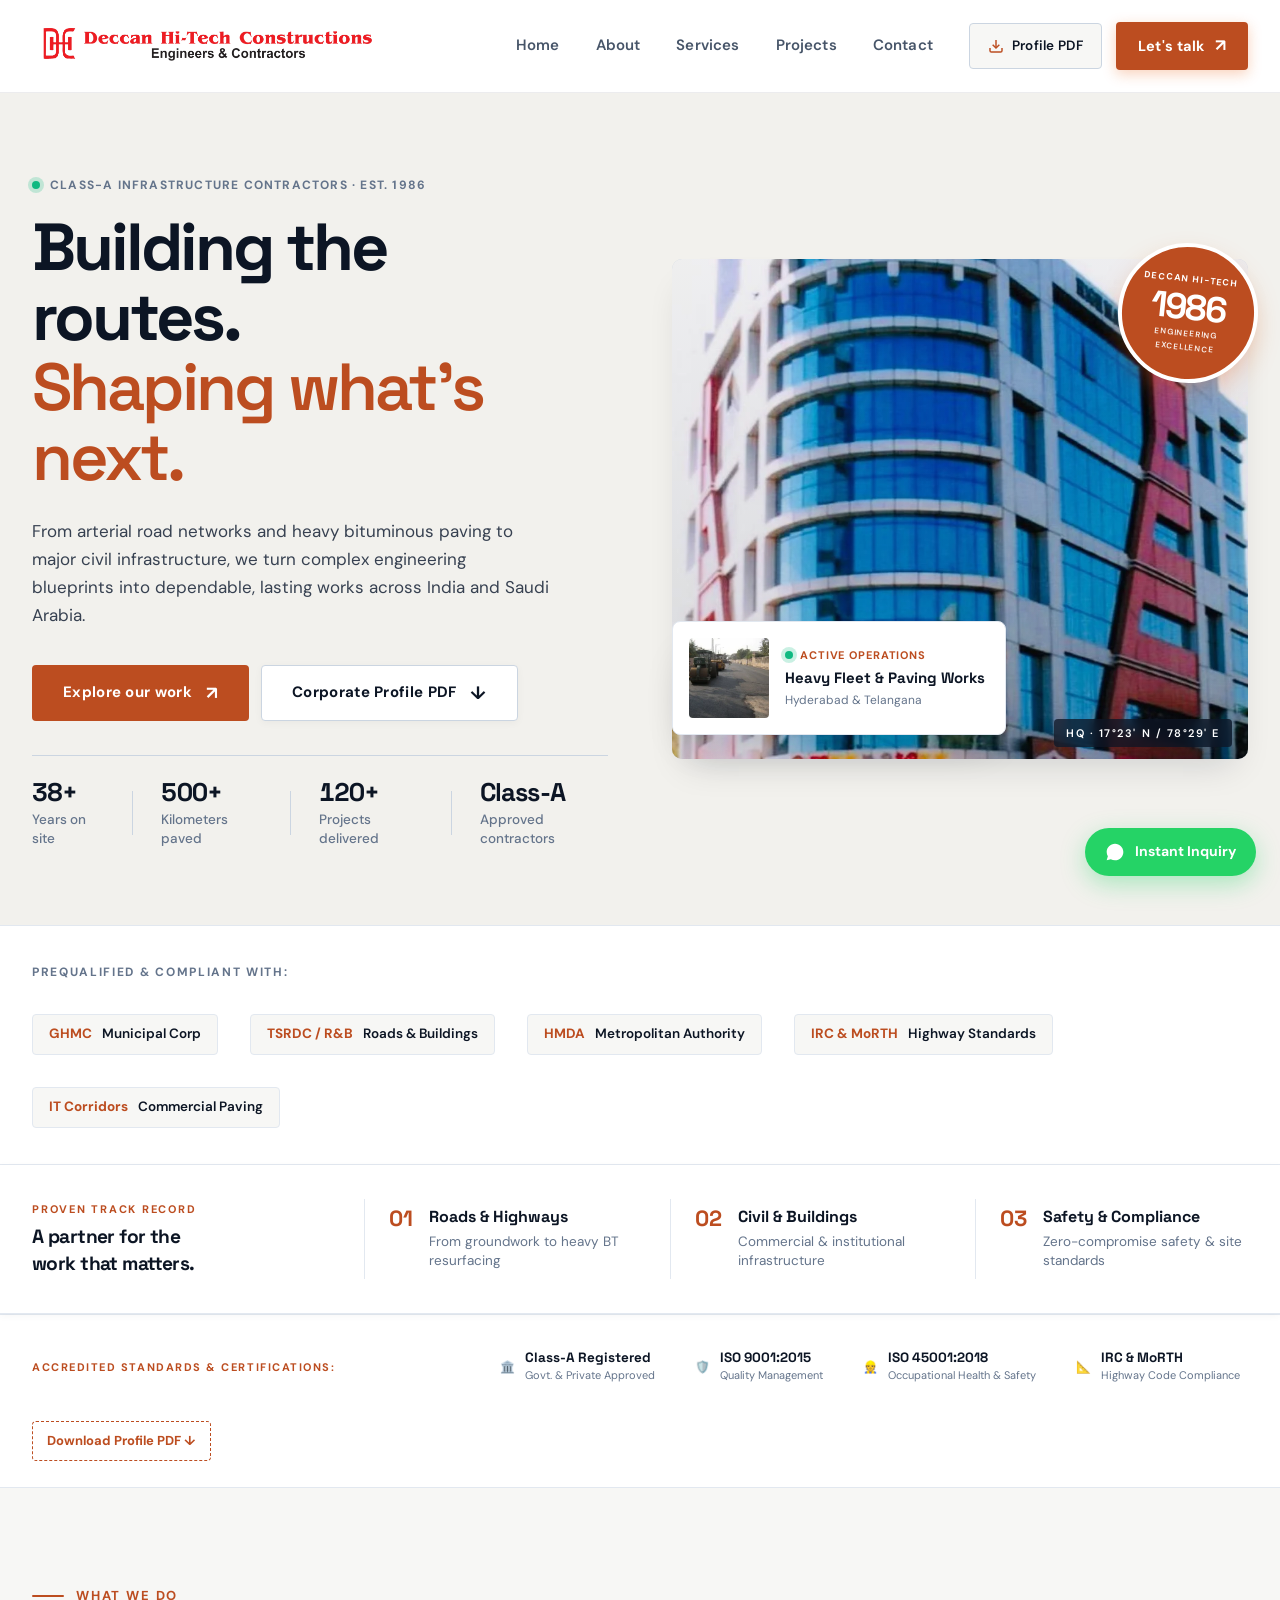
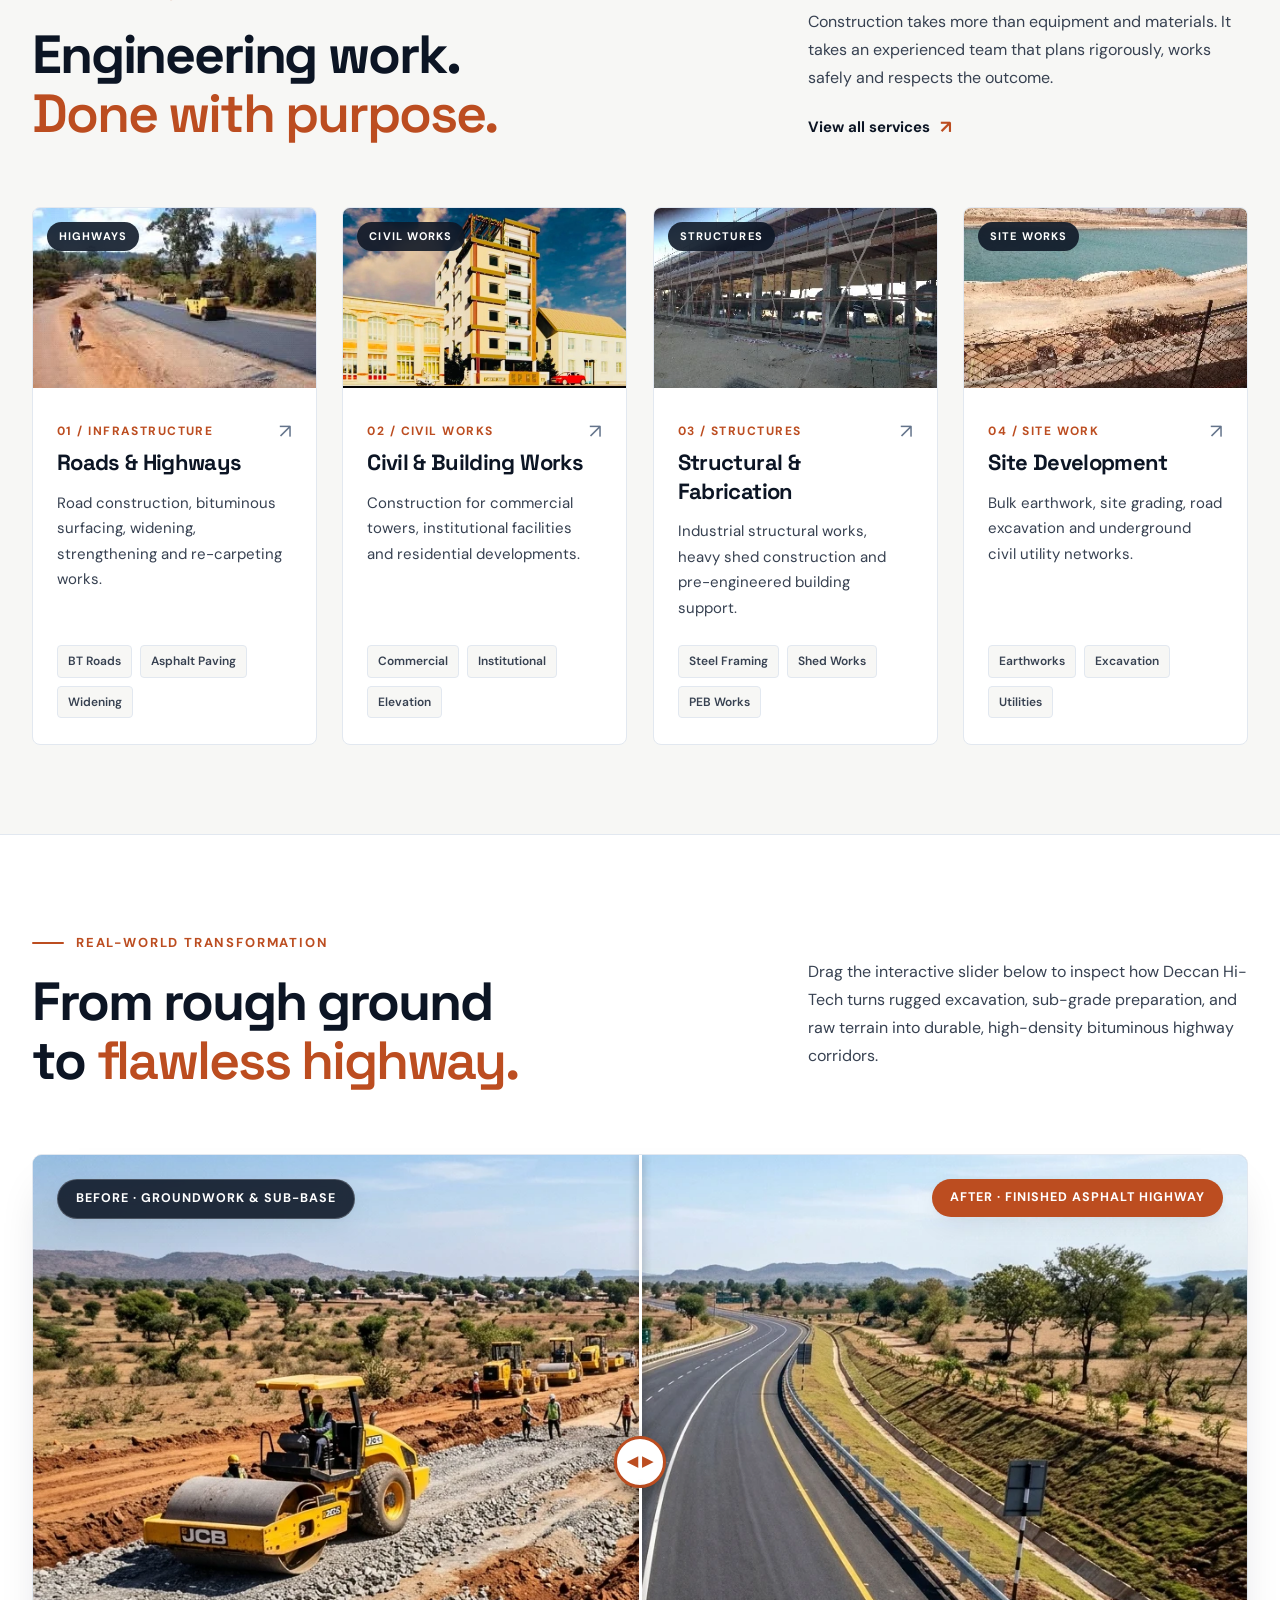
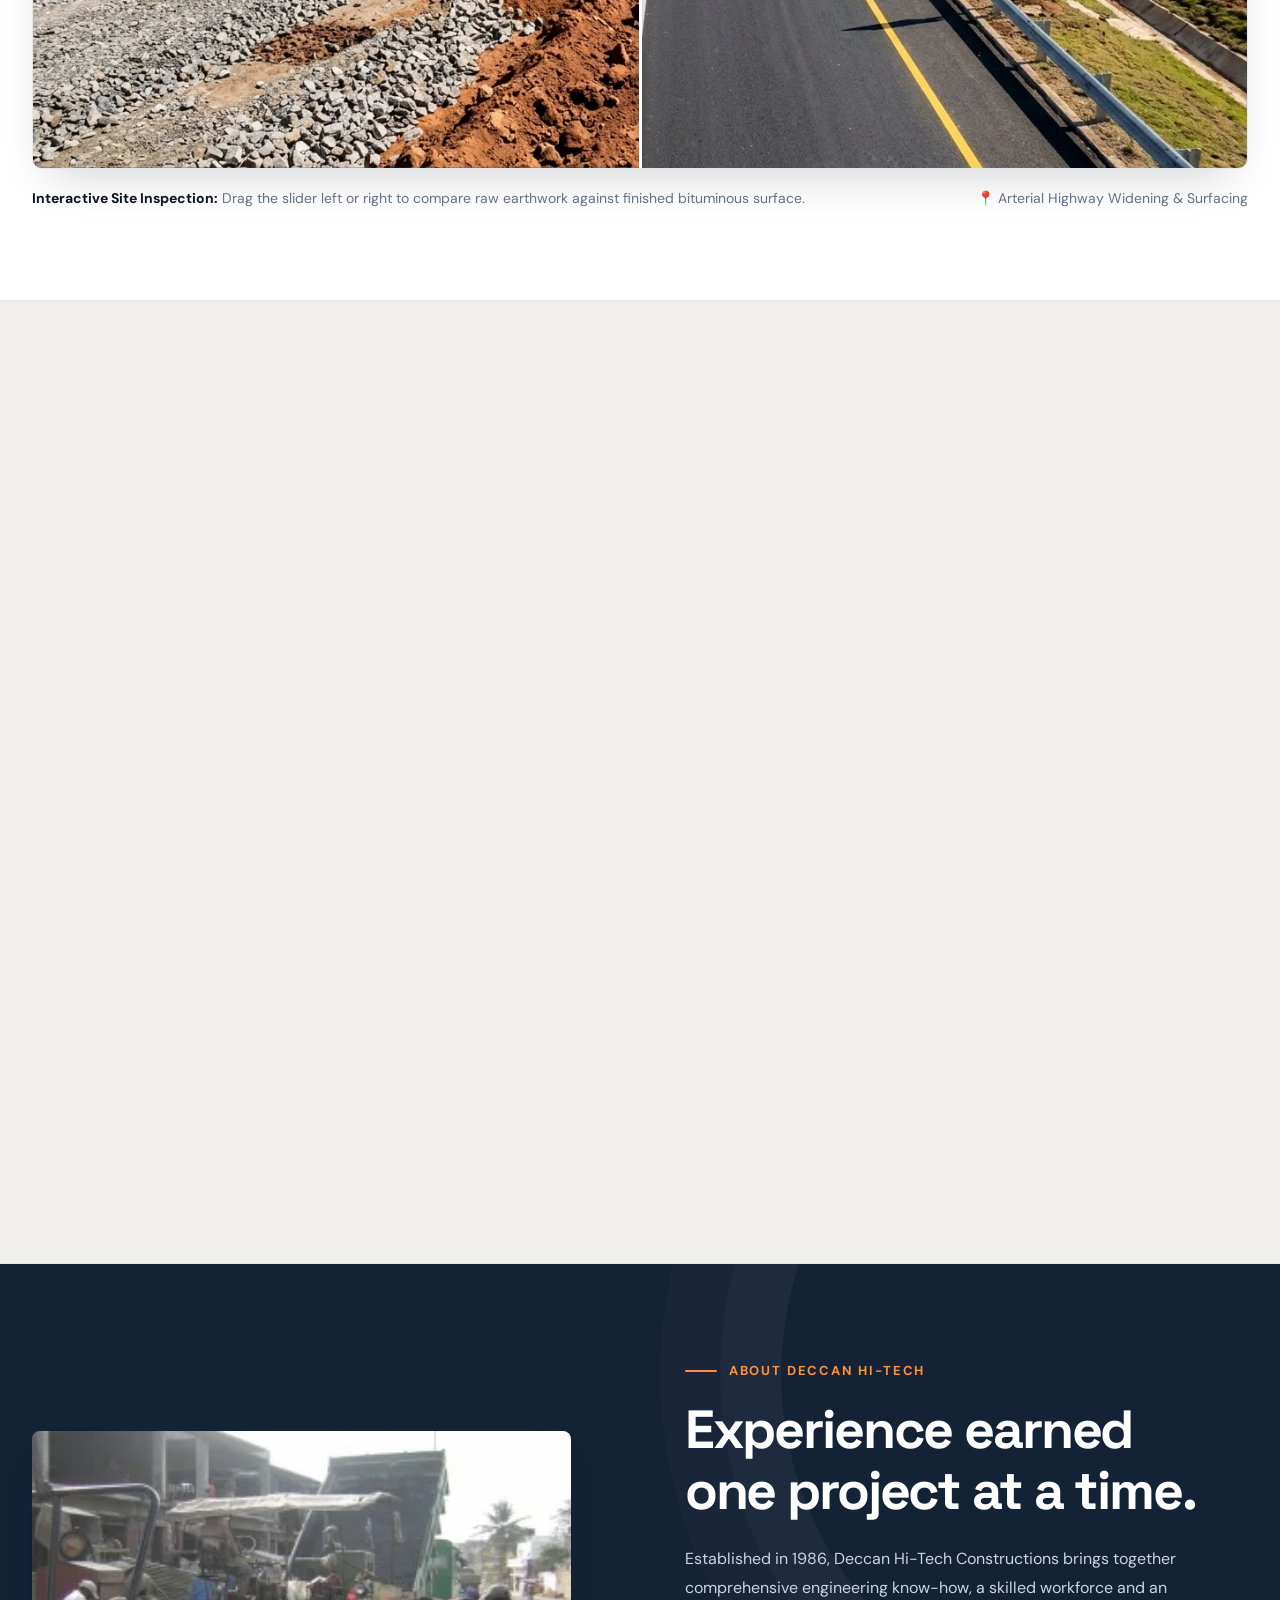
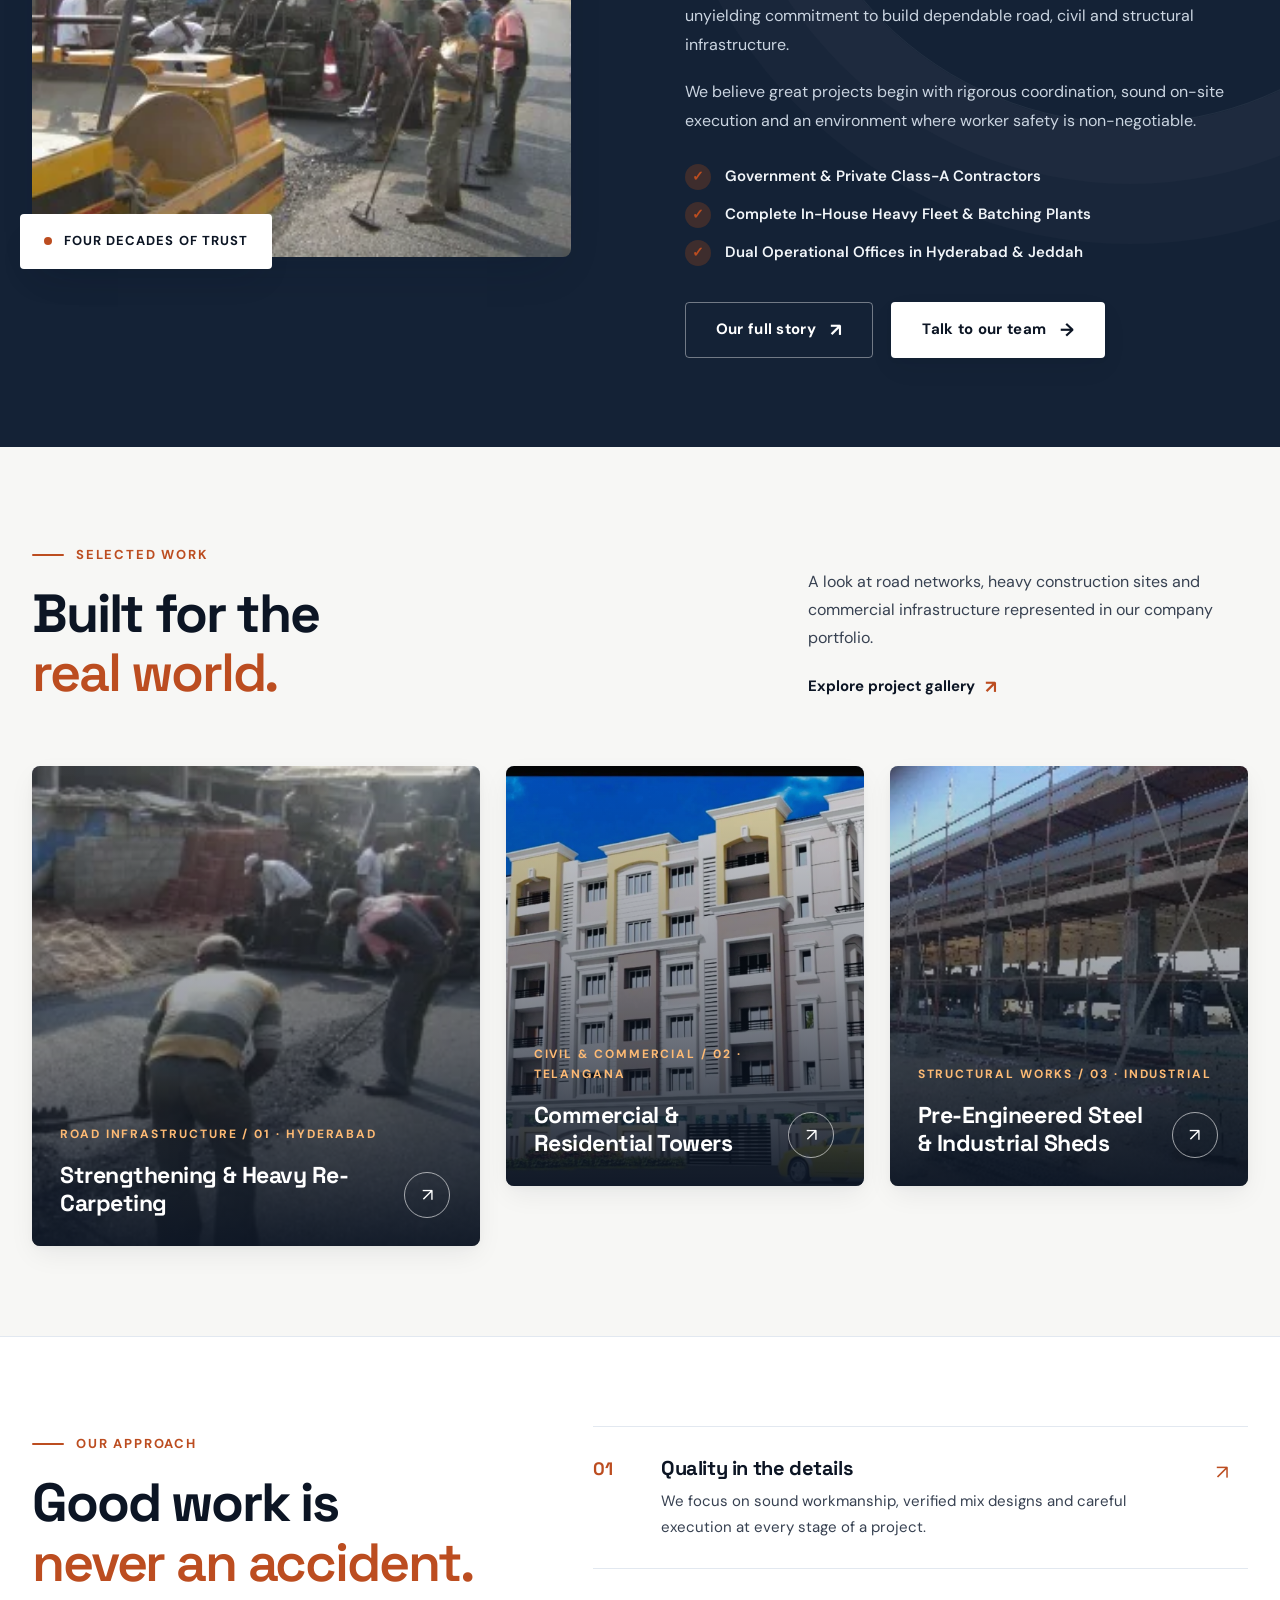
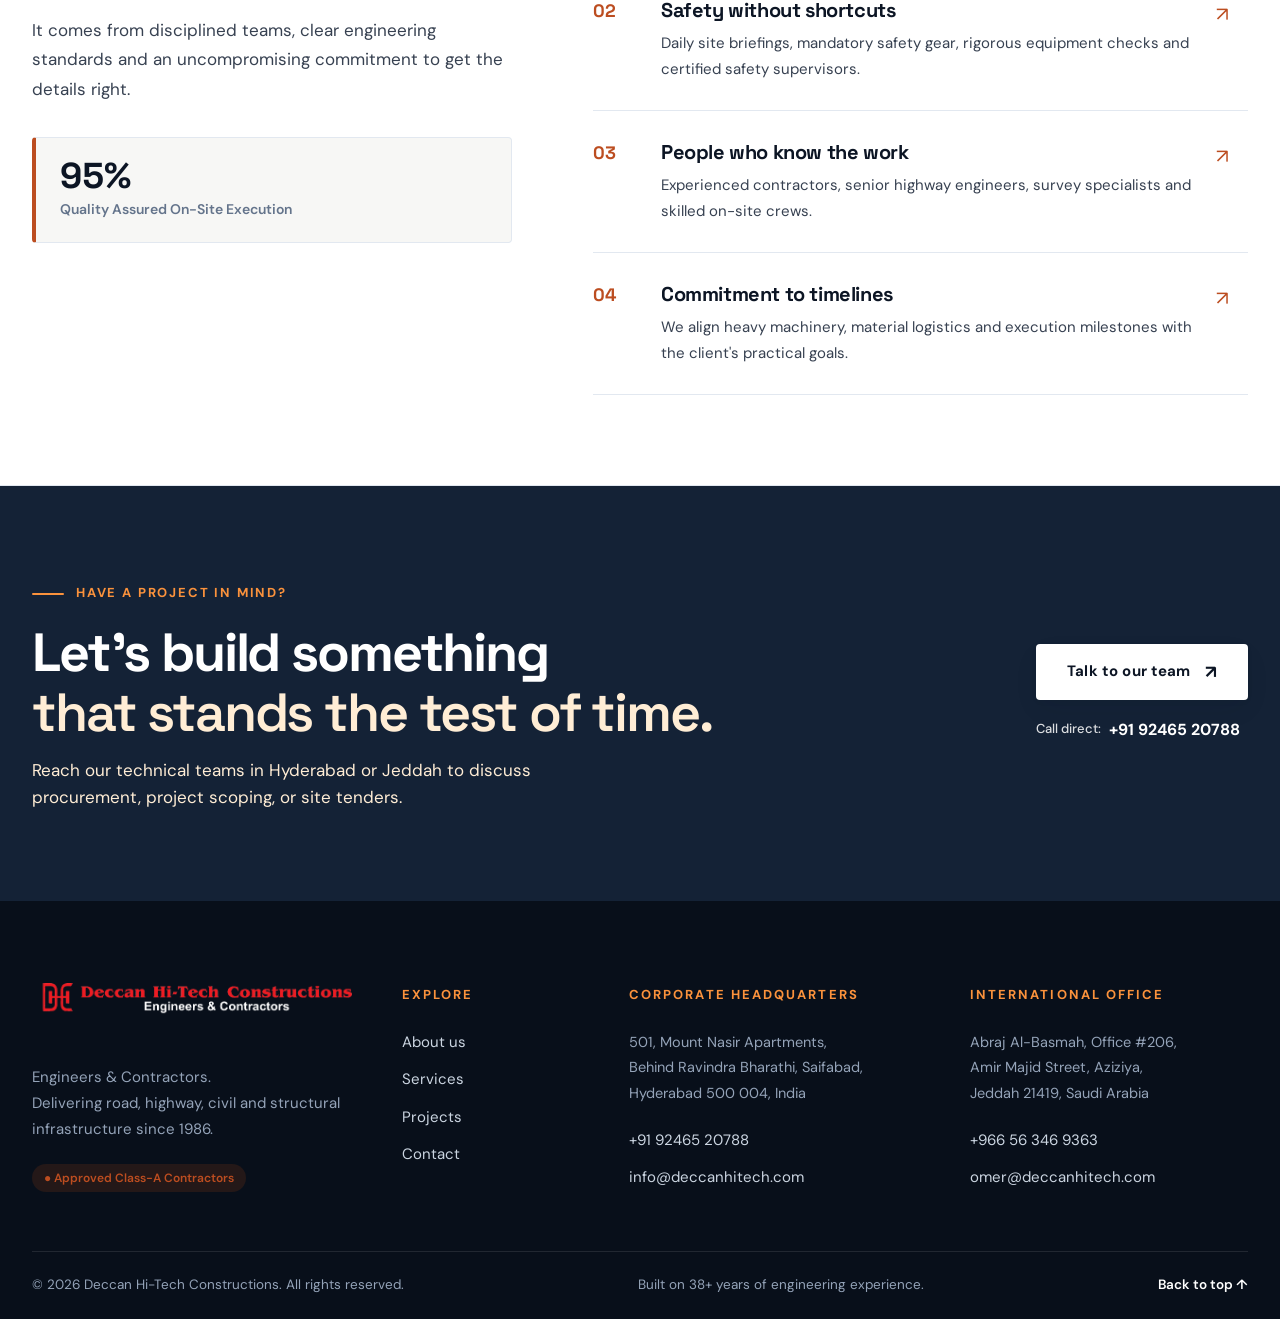
==== index.html @ 13de183f "Initial commit: Deccan Hi-Tech Constructions website with modern architecture, PDF corporate brandin" ====
<!doctype html>
<html lang="en">
<head>
  <meta charset="utf-8">
  <meta name="viewport" content="width=device-width, initial-scale=1">
  <meta name="theme-color" content="#0c1524">
  <meta name="description" content="Deccan Hi-Tech Constructions is a Class-A engineering and contracting company delivering highways, bituminous paving, civil and structural infrastructure since 1986.">
  <title>Deccan Hi-Tech Constructions | Highways, Paving &amp; Civil Infrastructure</title>
  <link rel="preconnect" href="https://fonts.googleapis.com">
  <link rel="preconnect" href="https://fonts.gstatic.com" crossorigin>
  <link href="https://fonts.googleapis.com/css2?family=DM+Sans:ital,wght@0,400;0,500;0,600;0,700;1,400&family=Space+Grotesk:wght@500;600;700&display=swap" rel="stylesheet">
  <link rel="stylesheet" href="assets/css/style.css">
  <link rel="icon" type="image/svg+xml" href="assets/images/dht-emblem.svg">
  <script defer src="assets/js/site.js"></script>
</head>
<body id="top">
  <!-- Primary Header (Clean & Modern with Official PDF Logo) -->
  <header class="site-header">
    <div class="wrap nav-wrap">
      <a class="brand" href="index.html" aria-label="Deccan Hi-Tech Constructions home">
        <img class="brand-logo-img" src="assets/images/dht-brand-horizontal@2x.png" alt="Deccan Hi-Tech Constructions - Engineers & Contractors">
      </a>
      <button class="menu-toggle" aria-expanded="false" aria-controls="primary-nav" aria-label="Open menu">
        <span></span>
        <span></span>
      </button>
      <nav class="primary-nav" id="primary-nav">
        <a href="index.html" class="is-current" aria-current="page">Home</a>
        <a href="about.html">About</a>
        <a href="services.html">Services</a>
        <a href="projects.html">Projects</a>
        <a href="contact.html">Contact</a>
        <div class="nav-cta-group">
          <a class="nav-pdf-btn" href="assets/docs/Deccan-HiTech-Corporate-Profile.pdf" download title="Download Corporate Prequalification Profile">
            <svg viewBox="0 0 24 24" width="16" height="16" fill="none" stroke="currentColor" stroke-width="2.2"><path d="M21 15v4a2 2 0 0 1-2 2H5a2 2 0 0 1-2-2v-4"/><polyline points="7 10 12 15 17 10"/><line x1="12" y1="15" x2="12" y2="3"/></svg>
            <span>Profile PDF</span>
          </a>
          <a class="nav-cta" href="contact.html">Let's talk <span>↗</span></a>
        </div>
      </nav>
    </div>
  </header>

  <main>
    <!-- Hero Section (Full-Screen & High Impact) -->
    <section class="hero">
      <div class="wrap hero-grid">
        <div class="hero-copy reveal">
          <div class="hero-badge-pill">
            <span class="status-dot"></span>
            <span>Class-A Infrastructure Contractors · Est. 1986</span>
          </div>
          <h1>Building the routes.<br><em>Shaping what’s next.</em></h1>
          <p class="hero-lede">From arterial road networks and heavy bituminous paving to major civil infrastructure, we turn complex engineering blueprints into dependable, lasting works across India and Saudi Arabia.</p>
          <div class="hero-actions">
            <a class="button button-primary" href="projects.html">Explore our work <span>↗</span></a>
            <a class="button button-ghost" href="assets/docs/Deccan-HiTech-Corporate-Profile.pdf" download>Corporate Profile PDF <span>↓</span></a>
          </div>
          <div class="hero-stats-row">
            <div class="hero-stat-item">
              <strong data-counter="38" data-suffix="+">38+</strong>
              <span>Years on site</span>
            </div>
            <div class="hero-stat-sep"></div>
            <div class="hero-stat-item">
              <strong data-counter="500" data-suffix="+">500+</strong>
              <span>Kilometers paved</span>
            </div>
            <div class="hero-stat-sep"></div>
            <div class="hero-stat-item">
              <strong data-counter="120" data-suffix="+">120+</strong>
              <span>Projects delivered</span>
            </div>
            <div class="hero-stat-sep"></div>
            <div class="hero-stat-item">
              <strong>Class-A</strong>
              <span>Approved contractors</span>
            </div>
          </div>
        </div>
        <div class="hero-visual reveal">
          <div class="hero-image-main">
            <img src="assets/images/office-tower.webp" alt="Commercial high-rise project by Deccan Hi-Tech">
            <div class="hero-image-overlay"></div>
          </div>
          <!-- Heritage Stamp -->
          <div class="hero-stamp">
            <span class="stamp-top">DECCAN HI-TECH</span>
            <strong>1986</strong>
            <span class="stamp-bottom">ENGINEERING EXCELLENCE</span>
          </div>
          <!-- Floating Active Site Card -->
          <div class="hero-floating-card">
            <div class="floating-card-thumb">
              <img src="assets/images/road-roller.webp" alt="Heavy road roller machinery working on site">
            </div>
            <div class="floating-card-body">
              <span class="floating-card-status"><span class="status-dot"></span> Active Operations</span>
              <strong>Heavy Fleet &amp; Paving Works</strong>
              <small>Hyderabad &amp; Telangana</small>
            </div>
          </div>
          <div class="hero-coordinate-badge">
            <span>HQ · 17°23' N / 78°29' E</span>
          </div>
        </div>
      </div>
      <div class="hero-bottom-line"></div>
    </section>

    <!-- Statutory Authorities & Client Credibility Marquee -->
    <section class="authorities-section">
      <div class="wrap authorities-inner">
        <span class="authorities-kicker">PREQUALIFIED &amp; COMPLIANT WITH:</span>
        <div class="authorities-list">
          <div class="authority-tag"><strong>GHMC</strong> Municipal Corp</div>
          <div class="authority-tag"><strong>TSRDC / R&amp;B</strong> Roads &amp; Buildings</div>
          <div class="authority-tag"><strong>HMDA</strong> Metropolitan Authority</div>
          <div class="authority-tag"><strong>IRC &amp; MoRTH</strong> Highway Standards</div>
          <div class="authority-tag"><strong>IT Corridors</strong> Commercial Paving</div>
        </div>
      </div>
    </section>

    <!-- Trust & Credibility Strip -->
    <section class="trust-strip">
      <div class="wrap trust-grid">
        <div class="trust-intro">
          <span class="trust-kicker">PROVEN TRACK RECORD</span>
          <strong>A partner for the<br>work that matters.</strong>
        </div>
        <div class="trust-item">
          <span class="trust-icon">01</span>
          <div>
            <strong>Roads &amp; Highways</strong>
            <small>From groundwork to heavy BT resurfacing</small>
          </div>
        </div>
        <div class="trust-item">
          <span class="trust-icon">02</span>
          <div>
            <strong>Civil &amp; Buildings</strong>
            <small>Commercial &amp; institutional infrastructure</small>
          </div>
        </div>
        <div class="trust-item">
          <span class="trust-icon">03</span>
          <div>
            <strong>Safety &amp; Compliance</strong>
            <small>Zero-compromise safety &amp; site standards</small>
          </div>
        </div>
      </div>
    </section>

    <!-- Accreditation & Standards Compliance Bar -->
    <section class="accreditation-bar">
      <div class="wrap accreditation-inner">
        <span class="accreditation-kicker">ACCREDITED STANDARDS &amp; CERTIFICATIONS:</span>
        <div class="accreditation-items">
          <div class="accreditation-pill">
            <span class="pill-icon">🏛️</span>
            <div>
              <strong>Class-A Registered</strong>
              <small>Govt. &amp; Private Approved</small>
            </div>
          </div>
          <div class="accreditation-pill">
            <span class="pill-icon">🛡️</span>
            <div>
              <strong>ISO 9001:2015</strong>
              <small>Quality Management</small>
            </div>
          </div>
          <div class="accreditation-pill">
            <span class="pill-icon">👷</span>
            <div>
              <strong>ISO 45001:2018</strong>
              <small>Occupational Health &amp; Safety</small>
            </div>
          </div>
          <div class="accreditation-pill">
            <span class="pill-icon">📐</span>
            <div>
              <strong>IRC &amp; MoRTH</strong>
              <small>Highway Code Compliance</small>
            </div>
          </div>
        </div>
        <a class="accreditation-pdf-link" href="assets/docs/Deccan-HiTech-Corporate-Profile.pdf" download>
          <span>Download Profile PDF ↓</span>
        </a>
      </div>
    </section>

    <!-- Services Preview Section with Photographic Cards -->
    <section class="section services-preview">
      <div class="wrap">
        <div class="section-heading reveal">
          <div>
            <p class="eyebrow"><span class="eyebrow-line"></span> What we do</p>
            <h2>Engineering work.<br><em>Done with purpose.</em></h2>
          </div>
          <div class="heading-aside">
            <p>Construction takes more than equipment and materials. It takes an experienced team that plans rigorously, works safely and respects the outcome.</p>
            <a class="arrow-link" href="services.html">View all services <span>↗</span></a>
          </div>
        </div>
        <div class="service-grid">
          <a class="service-card reveal" href="services.html#roads">
            <div class="service-card-media">
              <img src="assets/images/road-widening.webp" alt="Bituminous road paving and widening">
              <span class="service-card-tag">Highways</span>
            </div>
            <div class="service-card-content">
              <div class="service-card-top">
                <span class="service-number">01 / INFRASTRUCTURE</span>
                <span class="card-arrow">↗</span>
              </div>
              <h3>Roads &amp; Highways</h3>
              <p>Road construction, bituminous surfacing, widening, strengthening and re-carpeting works.</p>
              <div class="card-tags">
                <span>BT Roads</span>
                <span>Asphalt Paving</span>
                <span>Widening</span>
              </div>
            </div>
          </a>
          <a class="service-card reveal" href="services.html#civil">
            <div class="service-card-media">
              <img src="assets/images/commercial-building.webp" alt="Commercial office tower construction">
              <span class="service-card-tag">Civil Works</span>
            </div>
            <div class="service-card-content">
              <div class="service-card-top">
                <span class="service-number">02 / CIVIL WORKS</span>
                <span class="card-arrow">↗</span>
              </div>
              <h3>Civil &amp; Building Works</h3>
              <p>Construction for commercial towers, institutional facilities and residential developments.</p>
              <div class="card-tags">
                <span>Commercial</span>
                <span>Institutional</span>
                <span>Elevation</span>
              </div>
            </div>
          </a>
          <a class="service-card reveal" href="services.html#structural">
            <div class="service-card-media">
              <img src="assets/images/steel-structure.webp" alt="Industrial steel framing and fabrication">
              <span class="service-card-tag">Structures</span>
            </div>
            <div class="service-card-content">
              <div class="service-card-top">
                <span class="service-number">03 / STRUCTURES</span>
                <span class="card-arrow">↗</span>
              </div>
              <h3>Structural &amp; Fabrication</h3>
              <p>Industrial structural works, heavy shed construction and pre-engineered building support.</p>
              <div class="card-tags">
                <span>Steel Framing</span>
                <span>Shed Works</span>
                <span>PEB Works</span>
              </div>
            </div>
          </a>
          <a class="service-card reveal" href="services.html#site">
            <div class="service-card-media">
              <img src="assets/images/earthworks.webp" alt="Bulk earthwork excavation and grading">
              <span class="service-card-tag">Site Works</span>
            </div>
            <div class="service-card-content">
              <div class="service-card-top">
                <span class="service-number">04 / SITE WORK</span>
                <span class="card-arrow">↗</span>
              </div>
              <h3>Site Development</h3>
              <p>Bulk earthwork, site grading, road excavation and underground civil utility networks.</p>
              <div class="card-tags">
                <span>Earthworks</span>
                <span>Excavation</span>
                <span>Utilities</span>
              </div>
            </div>
          </a>
        </div>
      </div>
    </section>

    <!-- Interactive Before & After Road Comparison Section -->
    <section class="section transformation-section">
      <div class="wrap">
        <div class="section-heading reveal">
          <div>
            <p class="eyebrow"><span class="eyebrow-line"></span> Real-World Transformation</p>
            <h2>From rough ground<br>to <em>flawless highway.</em></h2>
          </div>
          <div class="heading-aside">
            <p>Drag the interactive slider below to inspect how Deccan Hi-Tech turns rugged excavation, sub-grade preparation, and raw terrain into durable, high-density bituminous highway corridors.</p>
          </div>
        </div>

        <div class="before-after-wrapper reveal">
          <div class="before-after-container" id="beforeAfterSlider">
            <!-- After Image (Background) -->
            <img class="ba-image ba-after" src="assets/images/transformation-after.webp" alt="Completed pristine black bituminous asphalt highway corridor with lane markings and curbs">
            <span class="ba-badge ba-badge-after">After · Finished Asphalt Highway</span>

            <!-- Before Image (Clipped Foreground) -->
            <img class="ba-image ba-before" src="assets/images/transformation-before.webp" alt="Raw unpaved road construction site with red dirt, excavation trenches, and compactor roller">
            <span class="ba-badge ba-badge-before">Before · Groundwork &amp; Sub-Base</span>

            <!-- Draggable Divider Handle -->
            <div class="ba-handle" id="baHandle" role="slider" aria-valuenow="50" aria-valuemin="0" aria-valuemax="100" aria-label="Drag to compare before and after road construction" tabindex="0">
              <div class="ba-handle-line"></div>
              <div class="ba-handle-btn">
                <span>◀</span>
                <span>▶</span>
              </div>
              <div class="ba-handle-line"></div>
            </div>
          </div>

          <div class="ba-footer-note">
            <span><strong>Interactive Site Inspection:</strong> Drag the slider left or right to compare raw earthwork against finished bituminous surface.</span>
            <span>📍 Arterial Highway Widening &amp; Surfacing</span>
          </div>
        </div>
      </div>
    </section>

    <!-- Heavy Machinery & Equipment Fleet Showcase -->
    <section class="fleet-section">
      <div class="wrap">
        <div class="section-heading reveal">
          <div>
            <p class="eyebrow"><span class="eyebrow-line"></span> Machinery &amp; Resources</p>
            <h2>In-house heavy fleet.<br><em>Complete site readiness.</em></h2>
          </div>
          <div class="heading-aside">
            <p>We own, operate, and maintain specialized heavy road and earthmoving machinery to ensure uninterrupted site progress and strict adherence to project timelines.</p>
          </div>
        </div>

        <div class="fleet-grid">
          <div class="fleet-card reveal">
            <div class="fleet-card-media">
              <img src="assets/images/road-paving-team.webp" alt="Asphalt sensor paver machine laying hot bituminous mix">
              <span class="fleet-badge">Sensor Pavers</span>
            </div>
            <div class="fleet-body">
              <h3>Bituminous Sensor Pavers</h3>
              <p>High-precision hydrostatic electronic sensor pavers capable of laying dense bituminous macadam (DBM) and asphalt concrete with millimeter level accuracy.</p>
              <div class="fleet-specs">
                <span>Dual Electronic Sensors</span>
                <span>Up to 7.5m Width</span>
                <span>Continuous Paving</span>
              </div>
            </div>
          </div>

          <div class="fleet-card reveal">
            <div class="fleet-card-media">
              <img src="assets/images/road-roller.webp" alt="Tandem and pneumatic vibratory road roller">
              <span class="fleet-badge">Compactors</span>
            </div>
            <div class="fleet-body">
              <h3>Vibratory &amp; Tandem Rollers</h3>
              <p>Heavy pneumatic and tandem steel-drum rollers ensuring maximum sub-grade compaction, optimal air-void elimination, and IRC-specified core densities.</p>
              <div class="fleet-specs">
                <span>10-12 Ton Vibratory</span>
                <span>Pneumatic Tired</span>
                <span>100% Core Density</span>
              </div>
            </div>
          </div>

          <div class="fleet-card reveal">
            <div class="fleet-card-media">
              <img src="assets/images/earthworks.webp" alt="Heavy hydraulic excavators and earthmoving machinery">
              <span class="fleet-badge">Earthmovers</span>
            </div>
            <div class="fleet-body">
              <h3>Heavy Excavators &amp; Loaders</h3>
              <p>Tracked hydraulic excavators and front-end loaders for bulk earthworks, deep trenching, rock excavation, and rapid site grading.</p>
              <div class="fleet-specs">
                <span>Track Excavators</span>
                <span>Backhoe Loaders</span>
                <span>Heavy Dumper Fleet</span>
              </div>
            </div>
          </div>

          <div class="fleet-card reveal">
            <div class="fleet-card-media">
              <img src="assets/images/asphalt-plant.webp" alt="Computerized hot mix asphalt batching plant">
              <span class="fleet-badge">Batching Plants</span>
            </div>
            <div class="fleet-body">
              <h3>Asphalt Hot Mix Plants</h3>
              <p>Computerized continuous-drum and batch mix asphalt production facilities delivering consistent, temperature-controlled bituminous mixes on demand.</p>
              <div class="fleet-specs">
                <span>Continuous Drum</span>
                <span>QC Laboratory Tested</span>
                <span>MoRTH Compliant</span>
              </div>
            </div>
          </div>
        </div>
      </div>
    </section>

    <!-- Company Story Band (Dark Theme Contrast) -->
    <section class="section story-band">
      <div class="wrap story-grid">
        <div class="story-visual reveal">
          <img src="assets/images/road-work-team.webp" alt="Deccan Hi-Tech heavy paving crew on highway project">
          <div class="story-tag"><span class="tag-dot"></span> Four Decades of Trust</div>
          <div class="story-outline"></div>
        </div>
        <div class="story-copy reveal">
          <p class="eyebrow eyebrow-light"><span class="eyebrow-line"></span> About Deccan Hi-Tech</p>
          <h2>Experience earned<br>one project at a time.</h2>
          <p>Established in 1986, Deccan Hi-Tech Constructions brings together comprehensive engineering know-how, a skilled workforce and an unyielding commitment to build dependable road, civil and structural infrastructure.</p>
          <p>We believe great projects begin with rigorous coordination, sound on-site execution and an environment where worker safety is non-negotiable.</p>
          <div class="story-features">
            <div class="story-feature-item">
              <span class="check-icon">✓</span>
              <span>Government &amp; Private Class-A Contractors</span>
            </div>
            <div class="story-feature-item">
              <span class="check-icon">✓</span>
              <span>Complete In-House Heavy Fleet &amp; Batching Plants</span>
            </div>
            <div class="story-feature-item">
              <span class="check-icon">✓</span>
              <span>Dual Operational Offices in Hyderabad &amp; Jeddah</span>
            </div>
          </div>
          <div class="story-actions">
            <a class="button button-outline-light" href="about.html">Our full story <span>↗</span></a>
            <a class="button button-light" href="contact.html">Talk to our team <span>→</span></a>
          </div>
        </div>
      </div>
    </section>

    <!-- Featured Projects Preview -->
    <section class="section projects-preview">
      <div class="wrap">
        <div class="section-heading reveal">
          <div>
            <p class="eyebrow"><span class="eyebrow-line"></span> Selected work</p>
            <h2>Built for the<br><em>real world.</em></h2>
          </div>
          <div class="heading-aside">
            <p>A look at road networks, heavy construction sites and commercial infrastructure represented in our company portfolio.</p>
            <a class="arrow-link" href="projects.html">Explore project gallery <span>↗</span></a>
          </div>
        </div>
        <div class="featured-projects">
          <a class="project-feature project-feature-large reveal" href="projects.html#roads">
            <img src="assets/images/road-recarpeting.webp" alt="Road strengthening and re-carpeting works">
            <span class="project-overlay"></span>
            <span class="project-meta">
              <small>ROAD INFRASTRUCTURE / 01 · HYDERABAD</small>
              <strong>Strengthening &amp; Heavy Re-Carpeting</strong>
              <span class="round-arrow">↗</span>
            </span>
          </a>
          <a class="project-feature reveal" href="projects.html#buildings">
            <img src="assets/images/building-residential-wide.webp" alt="Residential and commercial building project">
            <span class="project-overlay"></span>
            <span class="project-meta">
              <small>CIVIL &amp; COMMERCIAL / 02 · TELANGANA</small>
              <strong>Commercial &amp; Residential Towers</strong>
              <span class="round-arrow">↗</span>
            </span>
          </a>
          <a class="project-feature reveal" href="projects.html#structures">
            <img src="assets/images/steel-structure.webp" alt="Steel structure at an industrial construction site">
            <span class="project-overlay"></span>
            <span class="project-meta">
              <small>STRUCTURAL WORKS / 03 · INDUSTRIAL</small>
              <strong>Pre-Engineered Steel &amp; Industrial Sheds</strong>
              <span class="round-arrow">↗</span>
            </span>
          </a>
        </div>
      </div>
    </section>

    <!-- Principles & Approach -->
    <section class="section principles">
      <div class="wrap principles-grid">
        <div class="principles-heading reveal">
          <p class="eyebrow"><span class="eyebrow-line"></span> Our approach</p>
          <h2>Good work is<br><em>never an accident.</em></h2>
          <p>It comes from disciplined teams, clear engineering standards and an uncompromising commitment to get the details right.</p>
          <div class="principles-metric-box">
            <strong class="metric-num" data-counter="100" data-suffix="%">100%</strong>
            <span class="metric-label">Quality Assured On-Site Execution</span>
          </div>
        </div>
        <div class="principle-list">
          <article class="principle reveal">
            <span>01</span>
            <div>
              <h3>Quality in the details</h3>
              <p>We focus on sound workmanship, verified mix designs and careful execution at every stage of a project.</p>
            </div>
            <b>↗</b>
          </article>
          <article class="principle reveal">
            <span>02</span>
            <div>
              <h3>Safety without shortcuts</h3>
              <p>Daily site briefings, mandatory safety gear, rigorous equipment checks and certified safety supervisors.</p>
            </div>
            <b>↗</b>
          </article>
          <article class="principle reveal">
            <span>03</span>
            <div>
              <h3>People who know the work</h3>
              <p>Experienced contractors, senior highway engineers, survey specialists and skilled on-site crews.</p>
            </div>
            <b>↗</b>
          </article>
          <article class="principle reveal">
            <span>04</span>
            <div>
              <h3>Commitment to timelines</h3>
              <p>We align heavy machinery, material logistics and execution milestones with the client's practical goals.</p>
            </div>
            <b>↗</b>
          </article>
        </div>
      </div>
    </section>

    <!-- Call To Action (High Energy) -->
    <section class="cta-section">
      <div class="wrap cta-inner">
        <div>
          <p class="eyebrow eyebrow-light"><span class="eyebrow-line"></span> Have a project in mind?</p>
          <h2>Let’s build something<br><em>that stands the test of time.</em></h2>
          <p class="cta-sub">Reach our technical teams in Hyderabad or Jeddah to discuss procurement, project scoping, or site tenders.</p>
        </div>
        <div class="cta-actions">
          <a class="button button-light" href="contact.html">Talk to our team <span>↗</span></a>
          <a class="cta-phone-link" href="tel:+919246520788"><span>Call direct:</span> +91 92465 20788</a>
        </div>
        <div class="cta-grid-mark"></div>
      </div>
    </section>
  </main>

  <!-- Site Footer -->
  <footer class="site-footer">
    <div class="wrap footer-main">
      <div class="footer-brand">
        <a class="brand" href="index.html">
          <img class="footer-logo-img" src="assets/images/dht-brand-horizontal-dark.png" alt="Deccan Hi-Tech Constructions">
        </a>
        <p>Engineers &amp; Contractors.<br>Delivering road, highway, civil and structural infrastructure since 1986.</p>
        <div class="footer-badge">
          <span>● Approved Class-A Contractors</span>
        </div>
      </div>
      <div class="footer-col">
        <h3>Explore</h3>
        <a href="about.html">About us</a>
        <a href="services.html">Services</a>
        <a href="projects.html">Projects</a>
        <a href="contact.html">Contact</a>
      </div>
      <div class="footer-col footer-contact">
        <h3>Corporate Headquarters</h3>
        <p>501, Mount Nasir Apartments,<br>Behind Ravindra Bharathi, Saifabad,<br>Hyderabad 500 004, India</p>
        <a href="tel:+919246520788">+91 92465 20788</a>
        <a href="mailto:info@deccanhitech.com">info@deccanhitech.com</a>
      </div>
      <div class="footer-col footer-contact">
        <h3>International Office</h3>
        <p>Abraj Al-Basmah, Office #206,<br>Amir Majid Street, Aziziya,<br>Jeddah 21419, Saudi Arabia</p>
        <a href="tel:+966563469363">+966 56 346 9363</a>
        <a href="mailto:omer@deccanhitech.com">omer@deccanhitech.com</a>
      </div>
    </div>
    <div class="wrap footer-bottom">
      <span>© <span data-year>2026</span> Deccan Hi-Tech Constructions. All rights reserved.</span>
      <span>Built on 38+ years of engineering experience.</span>
      <a href="#top" class="back-top">Back to top ↑</a>
    </div>
  </footer>

  <!-- Floating Instant Inquiry Action -->
  <div class="floating-inquiry-bar">
    <a class="floating-inquiry-btn" href="https://wa.me/919246520788?text=Hello%20Deccan%20Hi-Tech,%20I%20would%20like%20to%20discuss%20a%20construction%20project." target="_blank" rel="noopener noreferrer" aria-label="Chat on WhatsApp">
      <svg viewBox="0 0 24 24"><path d="M12.031 6.172c-3.181 0-5.767 2.586-5.768 5.766-.001 1.298.38 2.27 1.019 3.287l-.582 2.128 2.182-.573c.978.58 1.911.928 3.145.929 3.178 0 5.767-2.587 5.768-5.766.001-3.187-2.575-5.77-5.764-5.771zm3.392 8.244c-.144.405-.837.774-1.17.824-.312.045-.694.073-2.18-.544-1.898-.787-3.125-2.73-3.22-2.856-.094-.128-.767-1.021-.767-1.947 0-.927.487-1.382.66-1.571.173-.189.378-.237.505-.237.126 0 .252.002.362.008.117.006.273-.044.426.326.158.384.542 1.321.589 1.417.047.095.079.207.016.333-.063.127-.094.207-.189.319-.094.111-.199.248-.284.333-.095.096-.194.2-.083.39.111.19.493.813 1.057 1.316.726.647 1.339.847 1.53.942.19.095.301.079.412-.047.111-.127.475-.555.602-.745.127-.19.253-.159.427-.095.174.063 1.109.523 1.3.618.19.095.317.142.364.222.047.079.047.459-.097.864zM12 2C6.477 2 2 6.477 2 12c0 1.891.524 3.66 1.434 5.176L2 22l4.954-1.399C8.423 21.492 10.155 22 12 22c5.523 0 10-4.477 10-10S17.523 2 12 2z"/></svg>
      <span>Instant Inquiry</span>
    </a>
  </div>
</body>
</html>
---- assets/css/style.css ----
/* ==========================================================================
   DECCAN HI-TECH CONSTRUCTIONS - MODERN ARCHITECTURAL STYLESHEET
   Engineers & Contractors · Established 1986
   ========================================================================== */

:root {
  /* Core Industrial Palette */
  --ink: #0c1524;            /* Dominant deep industrial navy */
  --ink-2: #142236;          /* Secondary dark navy */
  --ink-3: #1c2d45;          /* Elevated navy card background */
  --slate: #374151;          /* High-contrast readable body slate */
  --slate-light: #4b5563;    /* Secondary paragraph text */
  --muted: #64748b;          /* Crisp metadata / caption color */
  --muted-light: #94a3b8;    /* Muted text on dark surfaces */
  --paper: #f8fafc;          /* Modern clean backdrop (light architectural gray) */
  --paper-warm: #f4f3ef;     /* Subtle warm backdrop for alternating sections */
  --white: #ffffff;          /* Pure crisp white for cards */
  --line: #e2e8f0;          /* Clean architectural border line */
  --line-strong: #cbd5e1;   /* Defined structural borders */
  --line-dark: rgba(255, 255, 255, 0.12); /* Dividers on dark backgrounds */
  
  /* Brand Energy Accents */
  --orange: #e8590c;         /* Dynamic engineering safety terracotta */
  --orange-hover: #d9480f;   /* Deeper orange on hover */
  --orange-light: #fff3ed;   /* Light orange tint for tags/badges */
  --orange-border: #fed7aa;  /* Subtle orange border */
  --orange-glow: rgba(232, 89, 12, 0.28);
  --blue: #2563eb;           /* Technical accent blue */
  --green: #10b981;          /* Live status indicator */

  /* Typography */
  --display: 'Space Grotesk', -apple-system, BlinkMacSystemFont, 'Segoe UI', Roboto, sans-serif;
  --body: 'DM Sans', -apple-system, BlinkMacSystemFont, 'Segoe UI', Roboto, sans-serif;
  --serif: Georgia, 'Times New Roman', serif;

  /* Layout Sizing - Generous, expansive full-screen container */
  --max: 1680px;
  --radius-sm: 6px;
  --radius-md: 10px;
  --radius-lg: 16px;
  --radius-xl: 24px;
  --radius-full: 9999px;

  /* Shadows */
  --shadow-sm: 0 2px 8px rgba(12, 21, 36, 0.04);
  --shadow-md: 0 10px 28px -4px rgba(12, 21, 36, 0.08), 0 2px 6px rgba(12, 21, 36, 0.03);
  --shadow-lg: 0 24px 50px -10px rgba(12, 21, 36, 0.12), 0 6px 18px rgba(12, 21, 36, 0.04);
  --shadow-xl: 0 32px 70px -15px rgba(12, 21, 36, 0.22);
  --shadow-orange: 0 12px 28px -6px rgba(232, 89, 12, 0.38);

  /* Transitions */
  --tr-fast: 0.18s cubic-bezier(0.16, 1, 0.3, 1);
  --tr-normal: 0.28s cubic-bezier(0.16, 1, 0.3, 1);
  --tr-slow: 0.5s cubic-bezier(0.16, 1, 0.3, 1);
}

/* Base Reset & Global Styles */
*, *::before, *::after {
  box-sizing: border-box;
}

html {
  scroll-behavior: smooth;
  scroll-padding-top: 96px;
  -webkit-text-size-adjust: 100%;
}

body {
  margin: 0;
  background-color: var(--paper);
  color: var(--slate);
  font-family: var(--body);
  font-size: 16px;
  line-height: 1.7;
  -webkit-font-smoothing: antialiased;
  -moz-osx-font-smoothing: grayscale;
  overflow-x: hidden;
}

body.menu-open {
  overflow: hidden;
}

img {
  display: block;
  width: 100%;
  height: 100%;
  object-fit: cover;
}

a {
  color: inherit;
  text-decoration: none;
}

button, input, textarea, select {
  font: inherit;
  color: inherit;
}

button {
  cursor: pointer;
  background: none;
  border: none;
}

::selection {
  background: var(--orange);
  color: #ffffff;
}

:focus-visible {
  outline: 2px solid var(--orange);
  outline-offset: 4px;
}

/* Fluid Layout Wrapper */
.wrap {
  width: min(var(--max), calc(100% - clamp(32px, 5vw, 96px)));
  margin-inline: auto;
}

/* ==========================================================================
   PRIMARY HEADER & NAVIGATION (CLEAN & MODERN)
   ========================================================================== */
.site-header {
  position: sticky;
  top: 0;
  z-index: 60;
  background: rgba(255, 255, 255, 0.95);
  backdrop-filter: blur(20px);
  -webkit-backdrop-filter: blur(20px);
  border-bottom: 1px solid rgba(15, 23, 42, 0.08);
  box-shadow: 0 2px 12px rgba(12, 21, 36, 0.03);
  transition: background var(--tr-normal), box-shadow var(--tr-normal);
}

.nav-wrap {
  height: 92px;
  display: flex;
  align-items: center;
  justify-content: space-between;
  gap: 36px;
}

/* Brand Identity */
.brand {
  display: inline-flex;
  align-items: center;
  gap: 14px;
  flex-shrink: 0;
  text-decoration: none;
}

.brand-logo-img {
  height: clamp(42px, 3.4vw, 54px);
  width: auto;
  max-width: 340px;
  display: block;
  object-fit: contain;
  transition: transform var(--tr-fast);
}

.brand:hover .brand-logo-img {
  transform: scale(1.02);
}

.footer-logo-img {
  height: clamp(44px, 3.4vw, 54px);
  width: auto;
  max-width: 320px;
  display: block;
  object-fit: contain;
  margin-bottom: 20px;
}

.brand-mark {
  width: 48px;
  height: 48px;
  border: 2px solid var(--orange);
  background: #ffffff;
  display: flex;
  align-items: center;
  justify-content: center;
  font: 700 16px var(--display);
  letter-spacing: -0.06em;
  color: var(--ink);
  position: relative;
  border-radius: var(--radius-sm);
  box-shadow: var(--shadow-sm);
  transition: transform var(--tr-normal), box-shadow var(--tr-normal);
}

.brand:hover .brand-mark {
  transform: translateY(-2px);
  box-shadow: 0 6px 16px rgba(232, 89, 12, 0.25);
}

.brand-mark span {
  color: var(--orange);
}

.brand-text {
  display: flex;
  flex-direction: column;
  line-height: 1.15;
}

.brand-text strong {
  font: 700 16px var(--display);
  letter-spacing: 0.08em;
  color: var(--ink);
}

.brand-text small {
  margin-top: 3px;
  font-size: 11px;
  font-weight: 600;
  letter-spacing: 0.22em;
  color: var(--muted);
}

/* Primary Navigation Links */
.primary-nav {
  display: flex;
  align-items: center;
  gap: 36px;
  font-size: 15px;
  font-weight: 600;
}

.primary-nav > a:not(.nav-cta):not(.nav-pdf-btn) {
  position: relative;
  padding: 10px 0;
  color: #475569;
  letter-spacing: 0.01em;
  transition: color var(--tr-fast);
}

.primary-nav > a:not(.nav-cta):not(.nav-pdf-btn)::after {
  content: '';
  position: absolute;
  left: 0;
  bottom: 0;
  width: 0;
  height: 2.5px;
  background: var(--orange);
  border-radius: 2px;
  transition: width var(--tr-normal);
}

.primary-nav > a:hover,
.primary-nav > a.is-current {
  color: var(--ink);
}

.primary-nav > a:hover::after,
.primary-nav > a.is-current::after {
  width: 100%;
}

.nav-cta-group {
  display: flex;
  align-items: center;
  gap: 14px;
}

.nav-pdf-btn {
  background: var(--paper);
  color: var(--ink);
  border: 1px solid var(--line-strong);
  padding: 11px 18px;
  display: inline-flex;
  gap: 8px;
  align-items: center;
  justify-content: center;
  border-radius: var(--radius-sm);
  font-weight: 600;
  font-size: 13.5px;
  letter-spacing: 0.02em;
  transition: all var(--tr-fast);
}

.nav-pdf-btn svg {
  color: var(--orange);
}

.nav-pdf-btn:hover {
  background: var(--ink);
  color: #ffffff;
  border-color: var(--ink);
  transform: translateY(-2px);
}

.nav-pdf-btn:hover svg {
  color: #ffffff;
}

.nav-cta {
  background: var(--orange);
  color: #ffffff;
  padding: 12px 22px;
  display: inline-flex;
  gap: 10px;
  align-items: center;
  justify-content: center;
  border-radius: var(--radius-sm);
  font-weight: 700;
  font-size: 14.5px;
  letter-spacing: 0.02em;
  box-shadow: 0 4px 14px rgba(232, 89, 12, 0.28);
  transition: background var(--tr-fast), transform var(--tr-fast), box-shadow var(--tr-fast);
}

.nav-cta:hover {
  background: var(--orange-hover);
  transform: translateY(-2px);
  box-shadow: 0 8px 22px rgba(232, 89, 12, 0.38);
}

.nav-cta span {
  font-size: 17px;
  line-height: 1;
  transition: transform var(--tr-fast);
}

.nav-cta:hover span {
  transform: translate(2px, -2px);
}

/* Mobile Menu Toggle */
.menu-toggle {
  display: none;
  width: 48px;
  height: 48px;
  border: 1px solid var(--line-strong);
  border-radius: var(--radius-sm);
  background: #ffffff;
  align-items: center;
  justify-content: center;
  flex-direction: column;
  gap: 6px;
  padding: 0;
}

.menu-toggle span {
  width: 22px;
  height: 2px;
  background: var(--ink);
  border-radius: 2px;
  transition: transform var(--tr-normal), opacity var(--tr-fast);
}

/* ==========================================================================
   BUTTONS & TYPOGRAPHIC PRIMITIVES
   ========================================================================= */
.button {
  display: inline-flex;
  align-items: center;
  justify-content: center;
  gap: 14px;
  min-height: 56px;
  padding: 0 30px;
  font-size: 15px;
  font-weight: 700;
  letter-spacing: 0.02em;
  border-radius: var(--radius-sm);
  border: 1px solid transparent;
  transition: all var(--tr-fast);
  text-align: center;
}

.button span {
  font-size: 18px;
  line-height: 1;
  transition: transform var(--tr-fast);
}

.button:hover span {
  transform: translate(3px, -3px);
}

.button-primary {
  background: var(--orange);
  color: #ffffff;
  box-shadow: var(--shadow-orange);
}

.button-primary:hover {
  background: var(--orange-hover);
  transform: translateY(-2px);
  box-shadow: 0 16px 36px -6px rgba(232, 89, 12, 0.45);
}

.button-ghost {
  background: #ffffff;
  color: var(--ink);
  border: 1px solid var(--line-strong);
  box-shadow: var(--shadow-sm);
}

.button-ghost:hover {
  background: var(--ink);
  color: #ffffff;
  border-color: var(--ink);
  transform: translateY(-2px);
}

.button-light {
  background: #ffffff;
  color: var(--ink);
  box-shadow: var(--shadow-md);
}

.button-light:hover {
  background: var(--ink);
  color: #ffffff;
  transform: translateY(-2px);
}

.button-outline-light {
  background: transparent;
  color: #ffffff;
  border: 1.5px solid rgba(255, 255, 255, 0.4);
}

.button-outline-light:hover {
  background: #ffffff;
  color: var(--ink);
  border-color: #ffffff;
  transform: translateY(-2px);
}

.text-link, .arrow-link {
  font-size: 15px;
  font-weight: 700;
  display: inline-flex;
  gap: 10px;
  align-items: center;
  color: var(--ink);
  transition: color var(--tr-fast);
}

.text-link span, .arrow-link span {
  color: var(--orange);
  font-size: 18px;
  transition: transform var(--tr-fast);
}

.text-link:hover, .arrow-link:hover {
  color: var(--orange);
}

.text-link:hover span, .arrow-link:hover span {
  transform: translate(4px, -2px);
}

.eyebrow {
  display: inline-flex;
  align-items: center;
  gap: 12px;
  color: var(--orange);
  font-size: 13px;
  font-weight: 700;
  letter-spacing: 0.14em;
  text-transform: uppercase;
  margin: 0 0 18px;
}

.eyebrow-line {
  display: inline-block;
  width: 32px;
  height: 2px;
  background: currentColor;
  border-radius: 2px;
}

.eyebrow-light {
  color: #fb923c;
}

/* Badges */
.hero-badge-pill {
  display: inline-flex;
  align-items: center;
  gap: 10px;
  background: #ffffff;
  border: 1px solid var(--line);
  padding: 8px 18px;
  border-radius: var(--radius-full);
  font-size: 13.5px;
  font-weight: 600;
  color: var(--ink);
  box-shadow: var(--shadow-sm);
  margin-bottom: 24px;
}

.status-dot {
  width: 8px;
  height: 8px;
  display: inline-block;
  flex: 0 0 auto;
  border-radius: 50%;
  background: var(--green);
  box-shadow: 0 0 0 4px rgba(16, 185, 129, 0.22);
  animation: pulseDot 2.4s infinite ease-in-out;
}

@keyframes pulseDot {
  0%, 100% {
    transform: scale(1);
    box-shadow: 0 0 0 4px rgba(16, 185, 129, 0.22);
  }
  50% {
    transform: scale(1.15);
    box-shadow: 0 0 0 8px rgba(16, 185, 129, 0.12);
  }
}

/* ==========================================================================
   HERO SECTION (EXPANSIVE & FULL SCREEN PRESENCE)
   ========================================================================== */
.hero {
  position: relative;
  overflow: hidden;
  background: linear-gradient(180deg, #ffffff 0%, #f1f5f9 100%);
  padding: clamp(60px, 7vw, 110px) 0 clamp(70px, 8vw, 120px);
}

.hero::before {
  content: 'DHT';
  position: absolute;
  top: -80px;
  right: 5%;
  font: 800 clamp(180px, 26vw, 380px)/0.8 var(--display);
  letter-spacing: -0.08em;
  color: rgba(15, 23, 42, 0.025);
  pointer-events: none;
  z-index: 0;
}

.hero-grid {
  display: grid;
  grid-template-columns: 1fr 1fr;
  align-items: center;
  gap: clamp(40px, 5vw, 80px);
  position: relative;
  z-index: 1;
}

.hero-copy {
  max-width: 780px;
}

.hero h1, .page-hero h1 {
  font: 700 clamp(48px, 5.2vw, 84px)/1.06 var(--display);
  letter-spacing: -0.05em;
  margin: 0 0 24px;
  color: var(--ink);
}

h1 em, h2 em {
  font-family: var(--serif);
  font-style: italic;
  font-weight: 400;
  letter-spacing: -0.03em;
  color: var(--orange);
}

.hero-lede, .page-lede {
  font-size: clamp(17px, 1.25vw, 21px);
  line-height: 1.75;
  color: var(--slate);
  max-width: 680px;
  margin: 0 0 36px;
}

.hero-actions {
  display: flex;
  align-items: center;
  gap: 18px;
  flex-wrap: wrap;
  margin-bottom: 48px;
}

/* Hero Stats Row with Smooth Animated Counters */
.hero-stats-row {
  display: flex;
  align-items: center;
  gap: clamp(20px, 3vw, 40px);
  padding-top: 32px;
  border-top: 1px solid var(--line-strong);
}

.hero-stat-item {
  display: flex;
  flex-direction: column;
}

.hero-stat-item strong {
  font: 700 clamp(28px, 2.6vw, 38px)/1.1 var(--display);
  color: var(--ink);
  letter-spacing: -0.03em;
  font-variant-numeric: tabular-nums;
}

.hero-stat-item span {
  font-size: 13.5px;
  font-weight: 500;
  color: var(--muted);
  margin-top: 4px;
}

.hero-stat-sep {
  width: 1px;
  height: 44px;
  background: var(--line-strong);
}

/* Hero Visual Showcase */
.hero-visual {
  position: relative;
  min-height: clamp(500px, 58vh, 660px);
  display: flex;
  align-items: center;
  justify-content: flex-end;
}

.hero-image-main {
  width: 100%;
  height: clamp(500px, 58vh, 660px);
  border-radius: var(--radius-lg);
  overflow: hidden;
  position: relative;
  box-shadow: var(--shadow-xl);
  border: 1px solid rgba(15, 23, 42, 0.08);
  background: #cbd5e1;
}

.hero-image-main img {
  transition: transform var(--tr-slow);
}

.hero-visual:hover .hero-image-main img {
  transform: scale(1.035);
}

.hero-image-overlay {
  position: absolute;
  inset: 0;
  background: linear-gradient(180deg, rgba(12, 21, 36, 0.04) 0%, rgba(12, 21, 36, 0.35) 100%);
  pointer-events: none;
}

/* Modern Heritage Stamp */
.hero-stamp {
  position: absolute;
  top: -16px;
  right: -10px;
  width: 140px;
  height: 140px;
  background: var(--orange);
  color: #ffffff;
  border-radius: 50%;
  display: flex;
  align-items: center;
  justify-content: center;
  flex-direction: column;
  box-shadow: var(--shadow-orange);
  border: 4px solid #ffffff;
  z-index: 4;
  text-align: center;
  padding: 10px;
  transform: rotate(6deg);
  transition: transform var(--tr-normal);
}

.hero-stamp:hover {
  transform: rotate(0deg) scale(1.05);
}

.stamp-top {
  font-size: 9px;
  font-weight: 700;
  letter-spacing: 0.12em;
  text-transform: uppercase;
  margin-bottom: 2px;
}

.hero-stamp strong {
  font: 700 36px/1 var(--display);
  letter-spacing: -0.05em;
}

.stamp-bottom {
  font-size: 8px;
  font-weight: 600;
  letter-spacing: 0.1em;
  text-transform: uppercase;
  margin-top: 2px;
  opacity: 0.92;
}

/* Modern Floating Active Site Card */
.hero-floating-card {
  position: absolute;
  bottom: 24px;
  left: 0;
  z-index: 5;
  background: #ffffff;
  border-radius: var(--radius-md);
  padding: 16px 20px 16px 16px;
  box-shadow: var(--shadow-xl);
  border: 1px solid var(--line);
  display: flex;
  align-items: center;
  gap: 16px;
  max-width: 380px;
  transition: transform var(--tr-normal), box-shadow var(--tr-normal);
}

.hero-floating-card:hover {
  transform: translateY(-4px);
  box-shadow: 0 28px 60px -10px rgba(12, 21, 36, 0.25);
}

.floating-card-thumb {
  width: 80px;
  height: 80px;
  border-radius: var(--radius-sm);
  overflow: hidden;
  flex-shrink: 0;
  background: #e2e8f0;
}

.floating-card-body {
  display: flex;
  flex-direction: column;
  gap: 3px;
}

.floating-card-status {
  display: inline-flex;
  align-items: center;
  gap: 7px;
  font-size: 11px;
  font-weight: 700;
  letter-spacing: 0.08em;
  text-transform: uppercase;
  color: var(--orange);
}

.floating-card-body strong {
  font: 700 15px/1.3 var(--display);
  color: var(--ink);
}

.floating-card-body small {
  font-size: 12px;
  color: var(--muted);
}

.hero-coordinate-badge {
  position: absolute;
  right: 16px;
  bottom: 12px;
  font-size: 11px;
  font-weight: 600;
  letter-spacing: 0.14em;
  color: #ffffff;
  background: rgba(12, 21, 36, 0.75);
  backdrop-filter: blur(6px);
  padding: 5px 12px;
  border-radius: var(--radius-sm);
  z-index: 3;
}

.hero-bottom-line {
  position: absolute;
  bottom: 0;
  left: 0;
  width: 100%;
  height: 1px;
  background: var(--line);
}

/* ==========================================================================
   TRUST & CREDIBILITY STRIP
   ========================================================================== */
.trust-strip {
  background: #ffffff;
  border-bottom: 1px solid var(--line);
  padding: 34px 0;
  box-shadow: var(--shadow-sm);
  position: relative;
  z-index: 2;
}

.trust-grid {
  display: grid;
  grid-template-columns: 1.1fr 1fr 1fr 1fr;
  align-items: center;
  gap: clamp(16px, 2.5vw, 36px);
}

.trust-intro {
  padding-right: 20px;
}

.trust-kicker {
  display: block;
  font-size: 11px;
  font-weight: 700;
  letter-spacing: 0.16em;
  color: var(--orange);
  margin-bottom: 6px;
}

.trust-intro strong {
  font: 700 clamp(19px, 1.5vw, 24px)/1.25 var(--display);
  color: var(--ink);
  letter-spacing: -0.03em;
}

.trust-item {
  display: flex;
  align-items: flex-start;
  gap: 16px;
  padding: 8px 0 8px 24px;
  border-left: 1px solid var(--line);
}

.trust-icon {
  font: 700 22px/1 var(--display);
  color: var(--orange);
  flex-shrink: 0;
}

.trust-item strong {
  display: block;
  font: 700 16px/1.3 var(--display);
  color: var(--ink);
  margin-bottom: 4px;
}

.trust-item small {
  display: block;
  font-size: 13.5px;
  color: var(--muted);
  line-height: 1.45;
}

/* ==========================================================================
   ACCREDITATION & STANDARDS COMPLIANCE STRIP (ITEM 2)
   ========================================================================== */
.accreditation-bar {
  background: #ffffff;
  border-bottom: 1px solid var(--line);
  padding: 22px 0;
}

.accreditation-inner {
  display: flex;
  align-items: center;
  justify-content: space-between;
  gap: 24px;
  flex-wrap: wrap;
}

.accreditation-kicker {
  font-size: 11px;
  font-weight: 700;
  letter-spacing: 0.14em;
  color: var(--muted);
  text-transform: uppercase;
}

.accreditation-items {
  display: flex;
  align-items: center;
  gap: clamp(12px, 2vw, 24px);
  flex-wrap: wrap;
}

.accreditation-pill {
  display: inline-flex;
  align-items: center;
  gap: 10px;
  background: var(--paper);
  border: 1px solid var(--line);
  padding: 8px 16px;
  border-radius: var(--radius-sm);
  transition: transform var(--tr-fast), border-color var(--tr-fast);
}

.accreditation-pill:hover {
  transform: translateY(-2px);
  border-color: var(--orange-border);
}

.pill-icon {
  font-size: 18px;
  line-height: 1;
}

.accreditation-pill strong {
  font: 700 13.5px var(--display);
  color: var(--ink);
  display: block;
}

.accreditation-pill small {
  font-size: 11px;
  color: var(--muted);
  display: block;
}

.accreditation-pdf-link {
  display: inline-flex;
  align-items: center;
  gap: 8px;
  font-size: 13px;
  font-weight: 700;
  color: var(--orange);
  padding: 8px 14px;
  border: 1px dashed var(--orange);
  border-radius: var(--radius-sm);
  transition: all var(--tr-fast);
}

.accreditation-pdf-link:hover {
  background: var(--orange);
  color: #ffffff;
}

/* ==========================================================================
   SECTION COMMON STYLES
   ========================================================================== */
.section {
  padding: clamp(80px, 8vw, 130px) 0;
}

.section-heading {
  display: flex;
  align-items: flex-end;
  justify-content: space-between;
  gap: 60px;
  margin-bottom: clamp(40px, 5vw, 64px);
}

.section-heading h2,
.story-copy h2,
.principles-heading h2,
.cta-inner h2,
.vision-copy h2,
.safety-copy h2,
.gallery-intro h2,
.contact-side h2,
.enquiry-heading h2 {
  font: 700 clamp(36px, 4.2vw, 56px)/1.12 var(--display);
  letter-spacing: -0.04em;
  margin: 0;
  color: var(--ink);
}

.heading-aside {
  max-width: 440px;
  flex-shrink: 0;
}

.heading-aside p {
  font-size: 16px;
  line-height: 1.75;
  color: var(--slate);
  margin: 0 0 20px;
}

/* ==========================================================================
   SERVICES PREVIEW GRID
   ========================================================================== */
.service-grid {
  display: grid;
  grid-template-columns: repeat(4, 1fr);
  gap: clamp(16px, 2vw, 28px);
}

.service-card {
  position: relative;
  background: #ffffff;
  border: 1px solid var(--line);
  border-radius: var(--radius-md);
  padding: 0;
  display: flex;
  flex-direction: column;
  box-shadow: var(--shadow-sm);
  transition: transform var(--tr-normal), box-shadow var(--tr-normal), border-color var(--tr-normal);
  overflow: hidden;
}

.service-card-media {
  height: 180px;
  position: relative;
  overflow: hidden;
  background: #cbd5e1;
}

.service-card-media img {
  width: 100%;
  height: 100%;
  object-fit: cover;
  transition: transform var(--tr-slow);
}

.service-card:hover .service-card-media img {
  transform: scale(1.06);
}

.service-card-tag {
  position: absolute;
  top: 14px;
  left: 14px;
  background: rgba(12, 21, 36, 0.88);
  backdrop-filter: blur(8px);
  color: #ffffff;
  font-size: 11px;
  font-weight: 700;
  letter-spacing: 0.1em;
  padding: 5px 12px;
  border-radius: var(--radius-full);
  text-transform: uppercase;
}

.service-card-content {
  padding: 26px 24px;
  display: flex;
  flex-direction: column;
  flex-grow: 1;
}

.service-card::after {
  content: '';
  position: absolute;
  top: 0;
  left: 0;
  right: 0;
  height: 3px;
  background: var(--orange);
  opacity: 0;
  transition: opacity var(--tr-normal);
}

.service-card:hover {
  transform: translateY(-6px);
  border-color: var(--orange-border);
  box-shadow: var(--shadow-lg);
}

.service-card:hover::after {
  opacity: 1;
}

.service-card-top {
  display: flex;
  align-items: center;
  justify-content: space-between;
  width: 100%;
}

.service-number {
  font-size: 12px;
  color: var(--orange);
  font-weight: 700;
  letter-spacing: 0.12em;
}

.card-arrow {
  color: var(--muted);
  font-size: 20px;
  transition: color var(--tr-fast), transform var(--tr-fast);
}

.service-card:hover .card-arrow {
  color: var(--orange);
  transform: translate(3px, -3px);
}

/* Service Geometric Symbols */
.service-symbol {
  height: 60px;
  width: 60px;
  display: flex;
  align-items: flex-end;
  justify-content: center;
  gap: 6px;
  margin: 28px 0 24px;
  border-bottom: 2px solid var(--orange-border);
  padding: 0 8px 8px;
}

.service-symbol span {
  background: var(--orange);
  width: 10px;
  display: block;
  border-radius: 2px 2px 0 0;
  transition: transform var(--tr-normal);
}

.service-card:hover .service-symbol span {
  transform: translateY(-2px);
}

.symbol-road span:nth-child(1) { height: 22px; }
.symbol-road span:nth-child(2) { height: 42px; }
.symbol-road span:nth-child(3) { height: 30px; }

.symbol-build span:nth-child(1) { height: 32px; }
.symbol-build span:nth-child(2) { height: 48px; }
.symbol-build span:nth-child(3) { height: 24px; }

.symbol-structure span:nth-child(1) { height: 30px; transform: skewY(-20deg); }
.symbol-structure span:nth-child(2) { height: 48px; }
.symbol-structure span:nth-child(3) { height: 30px; transform: skewY(20deg); }

.symbol-site span:nth-child(1) { height: 18px; }
.symbol-site span:nth-child(2) { height: 30px; }
.symbol-site span:nth-child(3) { height: 42px; }

.service-card h3 {
  font: 700 22px/1.3 var(--display);
  letter-spacing: -0.03em;
  margin: 0 0 14px;
  color: var(--ink);
}

.service-card p {
  font-size: 15px;
  line-height: 1.7;
  color: var(--slate);
  margin: 0 0 24px;
  flex-grow: 1;
}

.card-tags {
  display: flex;
  flex-wrap: wrap;
  gap: 8px;
  margin-top: auto;
}

.card-tags span {
  background: var(--paper);
  border: 1px solid var(--line);
  padding: 5px 10px;
  border-radius: var(--radius-sm);
  font-size: 12px;
  font-weight: 600;
  color: var(--slate);
}

/* ==========================================================================
   INTERACTIVE BEFORE & AFTER COMPARISON SLIDER (ITEM 3)
   ========================================================================== */
.transformation-section {
  background: #ffffff;
  border-top: 1px solid var(--line);
  border-bottom: 1px solid var(--line);
}

.before-after-wrapper {
  max-width: 1300px;
  margin: 0 auto;
}

.before-after-container {
  position: relative;
  width: 100%;
  height: clamp(380px, 48vw, 620px);
  border-radius: var(--radius-lg);
  overflow: hidden;
  box-shadow: var(--shadow-xl);
  border: 1px solid var(--line);
  user-select: none;
  touch-action: none;
  cursor: ew-resize;
  background: #cbd5e1;
  --clip-pos: 50%;
}

.before-after-container.is-dragging,
.before-after-container.is-dragging * {
  cursor: ew-resize !important;
  user-select: none !important;
}

.ba-image {
  position: absolute;
  inset: 0;
  width: 100%;
  height: 100%;
  object-fit: cover;
  pointer-events: none;
}

.ba-after {
  z-index: 1;
}

.ba-before {
  z-index: 2;
  clip-path: inset(0 calc(100% - var(--clip-pos, 50%)) 0 0);
  transition: none;
}

.ba-badge {
  position: absolute;
  top: 24px;
  padding: 8px 18px;
  border-radius: var(--radius-full);
  font-size: 12.5px;
  font-weight: 700;
  letter-spacing: 0.08em;
  text-transform: uppercase;
  z-index: 5;
  box-shadow: var(--shadow-md);
  pointer-events: none;
}

.ba-badge-before {
  left: 24px;
  background: rgba(12, 21, 36, 0.88);
  backdrop-filter: blur(8px);
  color: #ffffff;
  border: 1px solid rgba(255, 255, 255, 0.2);
}

.ba-badge-after {
  right: 24px;
  background: var(--orange);
  color: #ffffff;
}

.ba-handle {
  position: absolute;
  top: 0;
  bottom: 0;
  left: var(--clip-pos, 50%);
  transform: translateX(-50%);
  z-index: 10;
  display: flex;
  flex-direction: column;
  align-items: center;
  justify-content: center;
  pointer-events: none;
}

.ba-handle-line {
  width: 3px;
  flex-grow: 1;
  background: #ffffff;
  box-shadow: 0 0 10px rgba(0, 0, 0, 0.45);
}

.ba-handle-btn {
  width: 52px;
  height: 52px;
  border-radius: 50%;
  background: #ffffff;
  border: 3px solid var(--orange);
  box-shadow: 0 6px 20px rgba(0, 0, 0, 0.35);
  display: flex;
  align-items: center;
  justify-content: center;
  gap: 4px;
  color: var(--orange);
  font-size: 14px;
  font-weight: 700;
  pointer-events: auto;
  cursor: grab;
  transition: transform var(--tr-fast), background var(--tr-fast);
}

.before-after-container:active .ba-handle-btn {
  cursor: grabbing;
  transform: scale(1.1);
  background: var(--orange);
  color: #ffffff;
}

.ba-footer-note {
  display: flex;
  align-items: center;
  justify-content: space-between;
  gap: 20px;
  margin-top: 18px;
  font-size: 14px;
  color: var(--muted);
  flex-wrap: wrap;
}

.ba-footer-note strong {
  color: var(--ink);
}

/* ==========================================================================
   STORY BAND (ABOUT OVERVIEW ON HOME)
   ========================================================================== */
.story-band {
  background: var(--ink);
  color: #ffffff;
  overflow: hidden;
  position: relative;
}

.story-band::before {
  content: '';
  position: absolute;
  top: -240px;
  right: -200px;
  width: 700px;
  height: 700px;
  border: 1px solid rgba(255, 255, 255, 0.06);
  border-radius: 50%;
  box-shadow: 0 0 0 60px rgba(255, 255, 255, 0.02), 0 0 0 120px rgba(255, 255, 255, 0.02);
  pointer-events: none;
}

.story-grid {
  display: grid;
  grid-template-columns: 1fr 1fr;
  gap: clamp(40px, 7vw, 90px);
  align-items: center;
  position: relative;
  z-index: 1;
}

.story-visual {
  height: clamp(440px, 50vh, 560px);
  position: relative;
  padding: 0 24px 24px 0;
}

.story-visual > img {
  position: relative;
  z-index: 1;
  border-radius: var(--radius-md);
  box-shadow: var(--shadow-xl);
}

.story-outline {
  position: absolute;
  inset: 24px 0 0 24px;
  border: 2px solid var(--orange);
  border-radius: var(--radius-md);
  z-index: 0;
}

.story-tag {
  position: absolute;
  z-index: 3;
  left: -12px;
  bottom: 12px;
  background: #ffffff;
  color: var(--ink);
  padding: 16px 24px;
  border-radius: var(--radius-sm);
  font-size: 13px;
  letter-spacing: 0.08em;
  text-transform: uppercase;
  font-weight: 700;
  box-shadow: var(--shadow-lg);
  display: inline-flex;
  align-items: center;
}

.tag-dot {
  display: inline-block;
  width: 8px;
  height: 8px;
  background: var(--orange);
  border-radius: 50%;
  margin-right: 12px;
}

.story-copy h2 {
  color: #ffffff;
  margin-bottom: 24px;
}

.story-copy > p:not(.eyebrow) {
  font-size: 16px;
  color: #cbd5e1;
  line-height: 1.8;
  margin: 0 0 18px;
  max-width: 540px;
}

.story-features {
  display: flex;
  flex-direction: column;
  gap: 12px;
  margin: 28px 0 36px;
}

.story-feature-item {
  display: flex;
  align-items: center;
  gap: 14px;
  font-size: 15px;
  font-weight: 600;
  color: #f1f5f9;
}

.check-icon {
  width: 26px;
  height: 26px;
  background: rgba(232, 89, 12, 0.2);
  color: var(--orange);
  border-radius: 50%;
  display: inline-flex;
  align-items: center;
  justify-content: center;
  font-weight: 700;
  font-size: 14px;
  flex-shrink: 0;
}

.story-actions {
  display: flex;
  align-items: center;
  gap: 18px;
  flex-wrap: wrap;
}

/* ==========================================================================
   FEATURED PROJECTS PREVIEW
   ========================================================================== */
.featured-projects {
  display: grid;
  grid-template-columns: 1.25fr 1fr 1fr;
  gap: clamp(16px, 2vw, 28px);
}

.project-feature {
  height: 420px;
  position: relative;
  overflow: hidden;
  border-radius: var(--radius-md);
  box-shadow: var(--shadow-md);
  background: #cbd5e1;
}

.project-feature-large {
  height: 480px;
}

.project-feature img {
  transition: transform var(--tr-slow);
}

.project-feature:hover img {
  transform: scale(1.06);
}

.project-overlay {
  position: absolute;
  inset: 0;
  background: linear-gradient(180deg, rgba(12, 21, 36, 0.08) 0%, rgba(12, 21, 36, 0.4) 50%, rgba(12, 21, 36, 0.94) 100%);
}

.project-meta {
  position: absolute;
  left: 28px;
  right: 28px;
  bottom: 28px;
  color: #ffffff;
  display: grid;
  grid-template-columns: 1fr 48px;
  align-items: end;
  gap: 16px;
  z-index: 2;
}

.project-meta small {
  grid-column: 1 / -1;
  font-size: 12px;
  letter-spacing: 0.16em;
  color: #fdba74;
  font-weight: 700;
  text-transform: uppercase;
}

.project-meta strong {
  font: 700 clamp(20px, 1.8vw, 24px)/1.25 var(--display);
  letter-spacing: -0.02em;
}

.round-arrow {
  width: 46px;
  height: 46px;
  border: 1.5px solid rgba(255, 255, 255, 0.6);
  border-radius: 50%;
  display: flex;
  align-items: center;
  justify-content: center;
  font-size: 18px;
  color: #ffffff;
  transition: all var(--tr-fast);
}

.project-feature:hover .round-arrow {
  background: var(--orange);
  border-color: var(--orange);
  transform: scale(1.08);
}

/* ==========================================================================
   PRINCIPLES & APPROACH SECTION
   ========================================================================== */
.principles {
  background: #ffffff;
  border-top: 1px solid var(--line);
  border-bottom: 1px solid var(--line);
}

.principles-grid {
  display: grid;
  grid-template-columns: 0.85fr 1.15fr;
  gap: clamp(40px, 6vw, 90px);
}

.principles-heading {
  max-width: 480px;
}

.principles-heading h2 {
  margin-bottom: 24px;
}

.principles-heading > p:not(.eyebrow) {
  font-size: 17px;
  line-height: 1.75;
  color: var(--slate);
  margin-bottom: 32px;
}

.principles-metric-box {
  background: var(--paper);
  border: 1px solid var(--line);
  border-left: 4px solid var(--orange);
  padding: 20px 24px;
  border-radius: var(--radius-sm);
  display: flex;
  flex-direction: column;
  gap: 4px;
}

.metric-num {
  font: 700 36px/1 var(--display);
  color: var(--ink);
  font-variant-numeric: tabular-nums;
}

.metric-label {
  font-size: 14px;
  font-weight: 600;
  color: var(--muted);
}

.principle-list {
  border-top: 1px solid var(--line);
}

.principle {
  display: grid;
  grid-template-columns: 48px 1fr 32px;
  gap: 20px;
  align-items: flex-start;
  padding: 28px 0;
  border-bottom: 1px solid var(--line);
  transition: transform var(--tr-fast);
}

.principle > span {
  font: 700 18px var(--display);
  color: var(--orange);
  padding-top: 2px;
}

.principle h3 {
  font: 700 20px/1.3 var(--display);
  letter-spacing: -0.02em;
  margin: 0 0 8px;
  color: var(--ink);
}

.principle p {
  font-size: 15px;
  line-height: 1.7;
  color: var(--slate);
  margin: 0;
}

.principle > b {
  color: var(--orange);
  font-size: 20px;
  font-weight: 400;
  transition: transform var(--tr-fast);
}

.principle:hover > b {
  transform: translate(4px, -4px);
}

/* ==========================================================================
   CALL TO ACTION (CTA) SECTION
   ========================================================================== */
.cta-section {
  padding: clamp(70px, 7vw, 100px) 0;
  background: linear-gradient(135deg, var(--orange) 0%, #c2410c 100%);
  color: #ffffff;
  position: relative;
  overflow: hidden;
}

.cta-inner {
  display: flex;
  align-items: center;
  justify-content: space-between;
  gap: 50px;
  position: relative;
  z-index: 1;
}

.cta-inner h2 {
  color: #ffffff;
  margin-bottom: 14px;
}

.cta-inner h2 em {
  color: #ffedd5;
}

.cta-sub {
  font-size: 17px;
  color: #ffedd5;
  margin: 0;
  max-width: 580px;
  line-height: 1.6;
}

.cta-actions {
  display: flex;
  flex-direction: column;
  align-items: flex-start;
  gap: 16px;
  flex-shrink: 0;
}

.cta-phone-link {
  font-size: 16px;
  font-weight: 700;
  color: #ffffff;
  display: flex;
  align-items: center;
  gap: 8px;
}

.cta-phone-link span {
  font-size: 13px;
  font-weight: 500;
  opacity: 0.85;
}

.cta-phone-link:hover {
  text-decoration: underline;
}

.cta-grid-mark {
  position: absolute;
  right: 15%;
  top: -160px;
  width: 420px;
  height: 420px;
  border: 1px solid rgba(255, 255, 255, 0.2);
  transform: rotate(35deg);
  pointer-events: none;
}

.cta-grid-mark::after,
.cta-grid-mark::before {
  content: '';
  position: absolute;
  inset: 30px;
  border: 1px solid rgba(255, 255, 255, 0.15);
}

.cta-grid-mark::before {
  inset: 60px;
}

/* ==========================================================================
   SITE FOOTER
   ========================================================================== */
.site-footer {
  background: #080f1a;
  color: #ffffff;
  padding: clamp(60px, 6vw, 84px) 0 0;
}

.footer-main {
  display: grid;
  grid-template-columns: 1.2fr 0.7fr 1.15fr 1.1fr;
  gap: clamp(30px, 4vw, 50px);
  padding-bottom: 60px;
}

.brand-light .brand-mark {
  background: var(--ink-2);
  color: #ffffff;
  border-color: var(--orange);
}

.brand-light .brand-text strong {
  color: #ffffff;
}

.brand-light .brand-text small {
  color: #94a3b8;
}

.footer-brand > p {
  margin: 22px 0 20px;
  color: #94a3b8;
  font-size: 15px;
  line-height: 1.75;
  max-width: 320px;
}

.footer-badge span {
  font-size: 12px;
  font-weight: 600;
  color: var(--orange);
  background: rgba(232, 89, 12, 0.12);
  padding: 6px 12px;
  border-radius: var(--radius-full);
}

.footer-col {
  display: flex;
  flex-direction: column;
  align-items: flex-start;
  gap: 12px;
}

.footer-col h3 {
  margin: 6px 0 12px;
  font-size: 13px;
  font-weight: 700;
  letter-spacing: 0.16em;
  text-transform: uppercase;
  color: #fb923c;
}

.footer-col > a {
  font-size: 15px;
  color: #cbd5e1;
  transition: color var(--tr-fast);
}

.footer-col > a:hover {
  color: #ffffff;
}

.footer-contact p {
  font-size: 14.5px;
  color: #94a3b8;
  line-height: 1.75;
  margin: 0 0 10px;
}

.footer-bottom {
  min-height: 68px;
  border-top: 1px solid rgba(255, 255, 255, 0.1);
  display: flex;
  align-items: center;
  justify-content: space-between;
  gap: 24px;
  font-size: 13.5px;
  color: #94a3b8;
  padding: 16px 0;
}

.back-top {
  color: #ffffff;
  font-weight: 600;
  transition: color var(--tr-fast);
}

.back-top:hover {
  color: var(--orange);
}

/* ==========================================================================
   INNER PAGES: COMMON PAGE HERO
   ========================================================================== */
.page-hero {
  padding: clamp(60px, 6vw, 90px) 0 clamp(60px, 6vw, 80px);
  background: linear-gradient(180deg, #ffffff 0%, #eef2f6 100%);
  overflow: hidden;
  border-bottom: 1px solid var(--line);
}

.page-hero-grid {
  display: grid;
  grid-template-columns: 1fr 0.9fr;
  gap: clamp(40px, 6vw, 80px);
  align-items: center;
}

.page-hero-image {
  height: clamp(380px, 44vh, 480px);
  position: relative;
  border-radius: var(--radius-lg);
  overflow: hidden;
  box-shadow: var(--shadow-xl);
  background: #cbd5e1;
}

.page-hero-image img {
  filter: saturate(0.9);
}

.image-index {
  position: absolute;
  right: 0;
  bottom: 0;
  background: var(--orange);
  color: #ffffff;
  padding: 12px 20px;
  font-size: 12px;
  letter-spacing: 0.16em;
  font-weight: 700;
}

.breadcrumb {
  display: flex;
  align-items: center;
  gap: 10px;
  font-size: 13px;
  color: var(--muted);
  font-weight: 500;
}

.breadcrumb a {
  color: var(--ink);
  font-weight: 700;
}

.breadcrumb span:nth-child(2) {
  color: var(--orange);
}

/* ==========================================================================
   ABOUT PAGE SECTIONS
   ========================================================================== */
.about-intro {
  background: #ffffff;
}

.about-intro-grid {
  display: grid;
  grid-template-columns: 0.35fr 1.65fr;
  gap: clamp(30px, 5vw, 70px);
}

.about-side-label {
  display: flex;
  align-items: center;
  gap: 14px;
  font-size: 12px;
  font-weight: 700;
  letter-spacing: 0.16em;
  color: var(--orange);
}

.about-side-label span:first-child {
  color: var(--ink);
  font: 700 28px var(--display);
}

.about-main-copy h2 {
  font: 700 clamp(34px, 3.8vw, 50px)/1.15 var(--display);
  letter-spacing: -0.04em;
  margin: 0 0 28px;
  color: var(--ink);
}

.about-main-copy p {
  max-width: 820px;
  color: var(--slate);
  font-size: 16px;
  line-height: 1.85;
  margin: 0 0 20px;
}

.about-main-copy p.big-copy {
  font-size: clamp(18px, 1.3vw, 22px);
  line-height: 1.7;
  color: var(--ink);
  font-weight: 500;
  margin-bottom: 24px;
}

/* Timeline / Sequence Section */
.timeline-section {
  background: var(--paper);
}

.timeline-grid {
  display: grid;
  grid-template-columns: repeat(4, 1fr);
  gap: clamp(20px, 2.5vw, 36px);
}

.timeline-card {
  background: #ffffff;
  border: 1px solid var(--line);
  border-radius: var(--radius-md);
  padding: 32px 24px;
  box-shadow: var(--shadow-sm);
  transition: transform var(--tr-normal), box-shadow var(--tr-normal);
}

.timeline-card:hover {
  transform: translateY(-4px);
  box-shadow: var(--shadow-md);
}

.timeline-card > span {
  font: 700 32px var(--display);
  color: var(--orange);
}

.timeline-line {
  height: 2px;
  width: 48px;
  background: var(--orange);
  margin: 20px 0;
}

.timeline-card h3 {
  font: 700 20px/1.3 var(--display);
  margin: 0 0 12px;
  color: var(--ink);
}

.timeline-card p {
  font-size: 15px;
  color: var(--slate);
  line-height: 1.75;
  margin: 0;
}

/* Vision & Values Section */
.vision-section {
  background: var(--ink);
  color: #ffffff;
  overflow: hidden;
}

.vision-grid {
  display: grid;
  grid-template-columns: 1fr 1fr;
  gap: clamp(40px, 7vw, 90px);
  align-items: center;
}

.vision-image {
  height: clamp(460px, 50vh, 560px);
  position: relative;
  border-radius: var(--radius-lg);
  overflow: hidden;
  box-shadow: var(--shadow-xl);
}

.vision-image-note {
  position: absolute;
  bottom: 24px;
  left: 24px;
  right: 24px;
  padding: 16px 20px;
  background: rgba(12, 21, 36, 0.88);
  backdrop-filter: blur(8px);
  border-left: 3px solid var(--orange);
  border-radius: 0 var(--radius-sm) var(--radius-sm) 0;
  font-size: 14px;
  color: #ffffff;
  font-weight: 500;
}

.vision-copy h2 {
  color: #ffffff;
  margin-bottom: 32px;
}

.vision-statement {
  border-top: 1px solid rgba(255, 255, 255, 0.16);
  padding: 20px 0;
}

.vision-statement small {
  font-size: 12px;
  color: #fb923c;
  letter-spacing: 0.18em;
  font-weight: 700;
  text-transform: uppercase;
}

.vision-statement p {
  margin: 8px 0 0;
  color: #cbd5e1;
  font-size: 16px;
  line-height: 1.75;
  max-width: 500px;
}

.value-tags {
  display: flex;
  flex-wrap: wrap;
  gap: 10px;
  margin-top: 28px;
}

.value-tags span {
  font-size: 13px;
  font-weight: 600;
  padding: 8px 16px;
  border-radius: var(--radius-full);
  border: 1px solid rgba(255, 255, 255, 0.2);
  color: #f1f5f9;
}

/* Safety Section */
.safety-section {
  background: #ffffff;
}

.safety-grid {
  display: grid;
  grid-template-columns: 0.9fr 1.1fr;
  gap: clamp(40px, 7vw, 90px);
  align-items: center;
}

.safety-copy h2 {
  margin-bottom: 24px;
}

.safety-copy > p:not(.eyebrow) {
  max-width: 500px;
  color: var(--slate);
  font-size: 16px;
  line-height: 1.8;
  margin: 0 0 28px;
}

.safety-items {
  border-top: 1px solid var(--line);
}

.safety-item {
  display: flex;
  gap: 20px;
  padding: 22px 0;
  border-bottom: 1px solid var(--line);
}

.safety-check {
  width: 36px;
  height: 36px;
  display: flex;
  align-items: center;
  justify-content: center;
  background: var(--orange-light);
  color: var(--orange);
  border-radius: 50%;
  font-size: 16px;
  font-weight: 700;
  flex-shrink: 0;
}

.safety-item h3 {
  font: 700 18px var(--display);
  margin: 0 0 6px;
  color: var(--ink);
}

.safety-item p {
  font-size: 14.5px;
  color: var(--slate);
  line-height: 1.6;
  margin: 0;
}

/* ==========================================================================
   SERVICES PAGE: DETAILED BREAKDOWN
   ========================================================================== */
.services-list-section {
  background: #ffffff;
}

.service-detail {
  display: grid;
  grid-template-columns: 80px 1.1fr 0.8fr;
  gap: clamp(24px, 4vw, 50px);
  align-items: center;
  padding: clamp(36px, 4vw, 60px) 0;
  border-top: 1px solid var(--line);
  scroll-margin-top: 110px;
}

.service-detail:last-child {
  border-bottom: 1px solid var(--line);
}

.service-detail-number {
  font: 700 38px/1 var(--display);
  color: var(--orange);
  letter-spacing: -0.05em;
  align-self: flex-start;
  padding-top: 4px;
}

.detail-kicker {
  font-size: 12px;
  letter-spacing: 0.16em;
  font-weight: 700;
  color: var(--orange);
  margin: 0 0 10px;
}

.service-detail-copy h3 {
  font: 700 clamp(24px, 2.2vw, 32px)/1.25 var(--display);
  letter-spacing: -0.03em;
  margin: 0 0 14px;
  color: var(--ink);
}

.service-detail-copy > p:not(.detail-kicker) {
  font-size: 16px;
  color: var(--slate);
  line-height: 1.8;
  max-width: 600px;
  margin: 0 0 22px;
}

.service-tags {
  display: flex;
  flex-wrap: wrap;
  gap: 8px;
}

.service-tags span {
  background: var(--paper);
  border: 1px solid var(--line);
  font-size: 13px;
  font-weight: 600;
  color: var(--slate);
  padding: 6px 14px;
  border-radius: var(--radius-sm);
}

.service-detail-image {
  height: 260px;
  overflow: hidden;
  border-radius: var(--radius-md);
  box-shadow: var(--shadow-md);
  background: #cbd5e1;
}

.service-detail-image img {
  transition: transform var(--tr-slow);
}

.service-detail:hover .service-detail-image img {
  transform: scale(1.05);
}

/* Service Process Band */
.service-process {
  background: var(--ink);
  color: #ffffff;
  padding: clamp(70px, 8vw, 110px) 0;
}

.process-grid {
  display: grid;
  grid-template-columns: 0.85fr 1.15fr;
  gap: clamp(40px, 7vw, 90px);
}

.process-heading h2 {
  color: #ffffff;
  margin: 0 0 24px;
}

.process-heading h2 em {
  color: #fb923c;
}

.process-heading > p:not(.eyebrow) {
  max-width: 440px;
  color: #cbd5e1;
  font-size: 16px;
  line-height: 1.8;
}

.process-steps {
  border-top: 1px solid rgba(255, 255, 255, 0.16);
}

.process-step {
  display: grid;
  grid-template-columns: 48px 1fr;
  gap: 20px;
  padding: 24px 0;
  border-bottom: 1px solid rgba(255, 255, 255, 0.16);
}

.process-step > span {
  font: 700 24px var(--display);
  color: #fb923c;
}

.process-step h3 {
  font: 700 18px var(--display);
  margin: 0 0 6px;
  color: #ffffff;
}

.process-step p {
  margin: 0;
  color: #94a3b8;
  font-size: 14.5px;
  line-height: 1.6;
}

/* ==========================================================================
   PROJECTS GALLERY & LIGHTBOX
   ========================================================================== */
.gallery-section {
  background: #ffffff;
}

.gallery-intro {
  display: flex;
  justify-content: space-between;
  align-items: flex-end;
  gap: 50px;
  margin-bottom: 40px;
}

.gallery-intro > p {
  font-size: 15.5px;
  color: var(--slate);
  max-width: 520px;
  margin: 0;
  line-height: 1.75;
}

.gallery-toolbar {
  display: flex;
  align-items: center;
  justify-content: space-between;
  gap: 24px;
  margin-bottom: 36px;
  border-bottom: 1px solid var(--line);
  padding-bottom: 20px;
}

.filter-group {
  display: flex;
  gap: 8px;
  flex-wrap: wrap;
}

.filter-button {
  border: 1px solid var(--line);
  background: #ffffff;
  color: var(--slate);
  font-size: 13px;
  font-weight: 700;
  padding: 10px 18px;
  border-radius: var(--radius-sm);
  transition: all var(--tr-fast);
}

.filter-button span {
  margin-left: 6px;
  color: var(--muted);
  font-size: 12px;
}

.filter-button:hover {
  border-color: var(--ink);
  color: var(--ink);
}

.filter-button.is-active {
  background: var(--ink);
  border-color: var(--ink);
  color: #ffffff;
}

.filter-button.is-active span {
  color: #fdba74;
}

.gallery-count {
  font-size: 13px;
  color: var(--muted);
  white-space: nowrap;
}

.gallery-count strong {
  color: var(--ink);
  font: 700 16px var(--display);
}

.project-gallery {
  display: grid;
  grid-template-columns: repeat(3, minmax(0, 1fr));
  gap: clamp(20px, 2.5vw, 32px);
}

.gallery-card {
  border: 1px solid var(--line);
  border-radius: var(--radius-md);
  background: #ffffff;
  box-shadow: var(--shadow-sm);
  overflow: hidden;
  display: flex;
  flex-direction: column;
  transition: transform var(--tr-normal), box-shadow var(--tr-normal), border-color var(--tr-normal);
  animation: cardIn 0.3s both;
}

.gallery-card[hidden] {
  display: none;
}

.gallery-card:hover {
  transform: translateY(-5px);
  border-color: var(--orange-border);
  box-shadow: var(--shadow-lg);
}

.gallery-image {
  padding: 0;
  border: 0;
  width: 100%;
  height: 260px;
  position: relative;
  display: block;
  background: #cbd5e1;
  overflow: hidden;
}

.gallery-card-wide .gallery-image,
.gallery-card-tall .gallery-image {
  height: 300px;
}

.gallery-image img {
  transition: transform var(--tr-slow);
}

.gallery-image:hover img {
  transform: scale(1.06);
}

.zoom-icon {
  position: absolute;
  right: 14px;
  top: 14px;
  background: #ffffff;
  color: var(--ink);
  width: 40px;
  height: 40px;
  border-radius: 50%;
  display: grid;
  place-items: center;
  font-size: 18px;
  opacity: 0;
  transform: translateY(6px);
  box-shadow: var(--shadow-md);
  transition: all var(--tr-fast);
}

.gallery-image:hover .zoom-icon,
.gallery-image:focus-visible .zoom-icon {
  opacity: 1;
  transform: translateY(0);
}

.gallery-card-body {
  padding: 24px;
  display: flex;
  flex-direction: column;
  flex-grow: 1;
}

.gallery-category {
  font-size: 11px;
  font-weight: 700;
  letter-spacing: 0.16em;
  color: var(--orange);
  text-transform: uppercase;
}

.gallery-card h3 {
  font: 700 20px/1.3 var(--display);
  letter-spacing: -0.02em;
  margin: 10px 0 10px;
  color: var(--ink);
}

.gallery-card p {
  font-size: 14.5px;
  color: var(--slate);
  line-height: 1.65;
  margin: 0;
}

.portfolio-note {
  font-size: 13.5px;
  line-height: 1.75;
  color: var(--muted);
  border-left: 3px solid var(--orange);
  padding-left: 18px;
  margin: 44px 0 0;
  max-width: 860px;
}

/* Lightbox Modal */
.lightbox {
  position: fixed;
  inset: 0;
  z-index: 100;
  display: none;
  align-items: center;
  justify-content: center;
  background: rgba(8, 15, 26, 0.95);
  backdrop-filter: blur(8px);
  padding: 40px 80px;
}

.lightbox.is-open {
  display: flex;
}

.lightbox figure {
  max-width: min(1100px, 100%);
  max-height: 100%;
  margin: 0;
  display: flex;
  flex-direction: column;
  align-items: center;
  gap: 16px;
}

.lightbox figure img {
  height: auto;
  max-height: calc(100vh - 140px);
  max-width: 100%;
  object-fit: contain;
  border-radius: var(--radius-sm);
  box-shadow: 0 20px 60px rgba(0, 0, 0, 0.5);
}

.lightbox figcaption {
  color: #ffffff;
  font: 600 15px var(--display);
  letter-spacing: 0.04em;
}

.lightbox button {
  position: absolute;
  width: 50px;
  height: 50px;
  display: grid;
  place-items: center;
  border: 1.5px solid rgba(255, 255, 255, 0.4);
  border-radius: 50%;
  background: rgba(12, 21, 36, 0.6);
  color: #ffffff;
  font-size: 24px;
  transition: all var(--tr-fast);
}

.lightbox button:hover {
  background: var(--orange);
  border-color: var(--orange);
  transform: scale(1.08);
}

.lightbox-close {
  top: 30px;
  right: 32px;
}

.lightbox-prev {
  left: 28px;
  top: calc(50% - 25px);
}

.lightbox-next {
  right: 28px;
  top: calc(50% - 25px);
}

/* ==========================================================================
   CONTACT PAGE SECTIONS & ENQUIRY FORM
   ========================================================================== */
.contact-main-section {
  background: #ffffff;
}

.contact-grid {
  display: grid;
  grid-template-columns: 0.85fr 1.15fr;
  gap: clamp(40px, 6vw, 80px);
}

.contact-side h2 {
  margin-bottom: 22px;
}

.contact-side > p:not(.eyebrow) {
  font-size: 16px;
  color: var(--slate);
  line-height: 1.8;
  max-width: 440px;
  margin: 0 0 32px;
}

.contact-direct {
  display: flex;
  gap: 18px;
  align-items: center;
  padding: 18px 0;
  border-top: 1px solid var(--line);
}

.contact-symbol {
  display: grid;
  place-items: center;
  width: 44px;
  height: 44px;
  border-radius: var(--radius-sm);
  background: var(--orange-light);
  border: 1px solid var(--orange-border);
  color: var(--orange);
  font-size: 20px;
  font-weight: 700;
  flex-shrink: 0;
}

.contact-direct small {
  font-size: 11px;
  letter-spacing: 0.16em;
  font-weight: 700;
  color: var(--muted);
  margin-bottom: 4px;
  display: block;
}

.contact-direct a {
  font-size: 16px;
  font-weight: 700;
  color: var(--ink);
}

.contact-direct a:hover {
  color: var(--orange);
}

.contact-muted {
  font-size: 13px;
  color: var(--muted);
  margin-top: 4px;
  display: block;
}

.contact-social-note {
  display: flex;
  align-items: center;
  gap: 10px;
  color: var(--muted);
  font-size: 14px;
  margin-top: 28px;
}

/* Office Cards */
.contact-offices {
  display: grid;
  grid-template-columns: 1fr 1fr;
  gap: 20px;
}

.office-card {
  background: var(--paper);
  border: 1px solid var(--line);
  border-radius: var(--radius-md);
  padding: 30px 26px;
  display: flex;
  flex-direction: column;
  min-height: 360px;
  box-shadow: var(--shadow-sm);
}

.office-card-primary {
  background: var(--ink);
  color: #ffffff;
  border-color: var(--ink);
  box-shadow: var(--shadow-lg);
}

.office-card-top {
  display: flex;
  align-items: center;
  justify-content: space-between;
  width: 100%;
  margin-bottom: 24px;
}

.office-number {
  font: 700 24px var(--display);
  color: var(--orange);
}

.office-label {
  font-size: 11px;
  letter-spacing: 0.14em;
  font-weight: 700;
  color: var(--muted);
  text-align: right;
}

.office-card-primary .office-label {
  color: #94a3b8;
}

.office-card h3 {
  font: 700 24px var(--display);
  margin: 0 0 12px;
  color: var(--ink);
  letter-spacing: -0.03em;
}

.office-card-primary h3 {
  color: #ffffff;
}

.office-card p {
  font-size: 14.5px;
  line-height: 1.8;
  color: var(--slate);
  margin: 0 0 24px;
}

.office-card-primary p {
  color: #cbd5e1;
}

.office-links {
  margin-top: auto;
  width: 100%;
  border-top: 1px solid var(--line);
  display: flex;
  flex-direction: column;
  padding-top: 14px;
  gap: 10px;
}

.office-card-primary .office-links {
  border-color: rgba(255, 255, 255, 0.16);
}

.office-links a {
  display: flex;
  justify-content: space-between;
  align-items: center;
  font-size: 13.5px;
  font-weight: 600;
  color: inherit;
  transition: color var(--tr-fast);
}

.office-links a:hover {
  color: var(--orange);
}

.office-links a span {
  color: var(--orange);
  font-size: 16px;
}

/* Enquiry Form Section */
.enquiry-section {
  background: var(--ink);
  color: #ffffff;
}

.enquiry-grid {
  display: grid;
  grid-template-columns: 0.8fr 1.2fr;
  gap: clamp(40px, 7vw, 80px);
}

.enquiry-heading h2 {
  color: #ffffff;
  margin-bottom: 24px;
}

.enquiry-heading > p:not(.eyebrow) {
  font-size: 15.5px;
  color: #cbd5e1;
  line-height: 1.8;
  max-width: 420px;
}

.enquiry-form {
  display: flex;
  flex-direction: column;
  gap: 20px;
}

.form-row {
  display: grid;
  grid-template-columns: 1fr 1fr;
  gap: 18px;
}

.enquiry-form label {
  display: flex;
  flex-direction: column;
  gap: 8px;
  font-size: 13px;
  font-weight: 700;
  letter-spacing: 0.04em;
  color: #e2e8f0;
}

.enquiry-form input,
.enquiry-form select,
.enquiry-form textarea {
  width: 100%;
  background: #152234;
  border: 1px solid #334155;
  color: #ffffff;
  border-radius: var(--radius-sm);
  padding: 14px 16px;
  font-size: 15px;
  outline: none;
  transition: border-color var(--tr-fast), background var(--tr-fast);
}

.enquiry-form input,
.enquiry-form select {
  height: 52px;
}

.enquiry-form textarea {
  resize: vertical;
  min-height: 120px;
}

.enquiry-form input:focus,
.enquiry-form select:focus,
.enquiry-form textarea:focus {
  border-color: var(--orange);
  background: #1b2b42;
}

.enquiry-form input::placeholder,
.enquiry-form textarea::placeholder {
  color: #64748b;
}

.form-submit {
  align-self: flex-start;
  margin-top: 8px;
}

.form-feedback {
  font-size: 13.5px;
  color: #94a3b8;
  margin: 0;
}

.contact-bottom {
  background: var(--paper-warm);
  border-top: 1px solid var(--line);
}

.contact-bottom-inner {
  display: flex;
  align-items: center;
  gap: 30px;
  min-height: 96px;
}

.contact-bottom-inner p {
  font: 700 16px var(--display);
  color: var(--ink);
  margin: 0;
}

.contact-bottom-inner > a {
  font-size: 16px;
  font-weight: 700;
  color: var(--orange);
}

.contact-bottom-inner > span {
  margin-left: auto;
  font-size: 14px;
  color: var(--muted);
}

.contact-bottom-inner > span a {
  color: var(--ink);
  font-weight: 700;
}

/* ==========================================================================
   SCROLL REVEAL ANIMATIONS
   ========================================================================== */
.reveal {
  opacity: 0;
  transform: translateY(22px);
  transition: opacity 0.65s cubic-bezier(0.16, 1, 0.3, 1),
              transform 0.65s cubic-bezier(0.16, 1, 0.3, 1);
}

.reveal.is-visible {
  opacity: 1;
  transform: translateY(0);
}

@keyframes cardIn {
  from {
    opacity: 0;
    transform: translateY(14px);
  }
  to {
    opacity: 1;
    transform: translateY(0);
  }
}

/* ==========================================================================
   RESPONSIVE BREAKPOINTS
   ========================================================================== */

/* Large Tablets & Medium Laptops */
@media (max-width: 1140px) {
  .hero-grid {
    gap: 40px;
  }
  .service-grid {
    grid-template-columns: repeat(2, 1fr);
  }
  .footer-main {
    grid-template-columns: 1fr 1fr;
    gap: 40px;
  }
  .trust-grid {
    grid-template-columns: 1fr 1fr;
    gap: 24px;
  }
  .trust-item {
    border-left: none;
    border-top: 1px solid var(--line);
    padding: 16px 0 0 0;
  }
}

/* Mobile & Small Tablets */
@media (max-width: 860px) {
  .site-header {
    height: 76px;
  }
  .nav-wrap {
    height: 76px;
  }
  .menu-toggle {
    display: flex;
  }
  .primary-nav {
    position: fixed;
    top: 76px;
    left: 0;
    right: 0;
    bottom: 0;
    background: #ffffff;
    padding: 36px 30px;
    display: flex;
    flex-direction: column;
    align-items: stretch;
    gap: 0;
    transform: translateX(100%);
    transition: transform var(--tr-normal);
    visibility: hidden;
    z-index: 100;
    box-shadow: var(--shadow-xl);
  }
  .primary-nav.is-open {
    transform: translateX(0);
    visibility: visible;
  }
  .primary-nav > a:not(.nav-cta):not(.nav-pdf-btn) {
    font: 700 24px var(--display);
    padding: 18px 0;
    border-bottom: 1px solid var(--line);
    color: var(--ink);
  }
  .primary-nav > a:not(.nav-cta):not(.nav-pdf-btn)::after {
    display: none;
  }
  .nav-cta-group {
    flex-direction: column;
    margin-top: 28px;
    gap: 12px;
  }
  .nav-pdf-btn, .nav-cta {
    width: 100%;
    padding: 16px;
    font-size: 16px;
  }
  
  .menu-toggle[aria-expanded="true"] span:first-child {
    transform: translateY(4px) rotate(45deg);
  }
  .menu-toggle[aria-expanded="true"] span:last-child {
    transform: translateY(-4px) rotate(-45deg);
  }

  .hero {
    padding: 48px 0 64px;
  }
  .hero-grid {
    grid-template-columns: 1fr;
    gap: 48px;
  }
  .hero-visual {
    min-height: 420px;
    justify-content: center;
  }
  .hero-image-main {
    width: 100%;
    height: 380px;
  }
  .hero-stamp {
    width: 110px;
    height: 110px;
    top: -10px;
    right: 0;
  }
  .hero-stamp strong {
    font-size: 28px;
  }
  .hero-floating-card {
    left: 10px;
    bottom: 10px;
    right: 10px;
    max-width: none;
  }

  .accreditation-inner {
    flex-direction: column;
    align-items: flex-start;
  }

  .section-heading {
    flex-direction: column;
    align-items: flex-start;
    gap: 20px;
  }
  .heading-aside {
    max-width: 100%;
  }

  .story-grid {
    grid-template-columns: 1fr;
    gap: 40px;
  }
  .story-visual {
    height: 380px;
    padding: 0 16px 16px 0;
  }

  .featured-projects {
    grid-template-columns: 1fr;
  }
  .project-feature,
  .project-feature-large {
    height: 320px;
  }

  .principles-grid {
    grid-template-columns: 1fr;
    gap: 40px;
  }

  .cta-inner {
    flex-direction: column;
    align-items: flex-start;
    gap: 32px;
  }

  .page-hero-grid {
    grid-template-columns: 1fr;
    gap: 40px;
  }
  .about-intro-grid {
    grid-template-columns: 1fr;
    gap: 20px;
  }
  .timeline-grid {
    grid-template-columns: 1fr 1fr;
  }
  .vision-grid {
    grid-template-columns: 1fr;
  }
  .safety-grid {
    grid-template-columns: 1fr;
  }
  .service-detail {
    grid-template-columns: 1fr;
    gap: 20px;
  }
  .process-grid {
    grid-template-columns: 1fr;
  }
  .project-gallery {
    grid-template-columns: repeat(2, minmax(0, 1fr));
  }
  .contact-grid {
    grid-template-columns: 1fr;
  }
  .contact-offices {
    grid-template-columns: 1fr;
  }
  .enquiry-grid {
    grid-template-columns: 1fr;
  }
}

/* Small Screens / Mobile Phones */
@media (max-width: 540px) {
  .wrap {
    width: calc(100% - 32px);
  }
  .service-grid {
    grid-template-columns: 1fr;
  }
  .timeline-grid {
    grid-template-columns: 1fr;
  }
  .project-gallery {
    grid-template-columns: 1fr;
  }
  .form-row {
    grid-template-columns: 1fr;
  }
  .trust-grid {
    grid-template-columns: 1fr;
  }
  .hero-stats-row {
    flex-wrap: wrap;
    gap: 20px;
  }
  .hero-stat-sep {
    display: none;
  }
  .lightbox {
    padding: 30px 16px;
  }
  .lightbox-prev {
    left: 10px;
  }
  .lightbox-next {
    right: 10px;
  }
  .lightbox-close {
    top: 14px;
    right: 14px;
  }
  .contact-bottom-inner {
    flex-direction: column;
    align-items: flex-start;
    gap: 10px;
    padding: 24px 0;
  }
  .contact-bottom-inner > span {
    margin-left: 0;
  }
}

/* Reduced Motion Preference */
@media (prefers-reduced-motion: reduce) {
  html {
    scroll-behavior: auto;
  }
  *, *::before, *::after {
    animation-duration: 0.01ms !important;
    animation-iteration-count: 1 !important;
    transition-duration: 0.01ms !important;
  }
  .reveal {
    opacity: 1;
    transform: none;
  }
}

/* Refined, understated presentation */
:root {
  --max: 1280px;
  --paper: #f7f7f5;
  --paper-warm: #f0efeb;
  --orange: #bc4d20;
  --orange-hover: #9f3f1b;
  --orange-light: #f7eee9;
  --orange-border: #e6c5b5;
  --orange-glow: rgba(188, 77, 32, 0.18);
  --radius-sm: 4px;
  --radius-md: 8px;
  --radius-lg: 10px;
  --radius-xl: 14px;
  --shadow-lg: 0 18px 34px -14px rgba(12, 21, 36, 0.16);
  --shadow-xl: 0 22px 44px -18px rgba(12, 21, 36, 0.2);
}

.brand { gap: 0; }
.brand-text strong { font-size: 17px; letter-spacing: 0.045em; }
.brand-text small { letter-spacing: 0.19em; }
.hero::before { content: none; }
.hero { background: #f2f1ed; padding-block: clamp(54px, 6vw, 82px); }
.hero-badge-pill {
  background: transparent;
  border: 0;
  box-shadow: none;
  border-radius: 0;
  margin: 0 0 18px;
  padding: 0;
  color: var(--muted);
  font-size: 12px;
  font-weight: 700;
  letter-spacing: 0.1em;
  text-transform: uppercase;
}
.hero h1, .page-hero h1 { line-height: 1.05; letter-spacing: -0.045em; }
h1 em, h2 em { font-family: var(--display); font-style: normal; font-weight: 600; color: var(--orange); letter-spacing: inherit; }
.hero-lede, .page-lede { max-width: 520px; line-height: 1.65; }
.hero-actions { gap: 12px; margin-bottom: 34px; }
.hero-stats-row { gap: clamp(16px, 2.2vw, 28px); padding-top: 22px; }
.hero-stat-item strong { font-size: clamp(21px, 2vw, 29px); }
.hero-stat-item span { max-width: 175px; line-height: 1.45; }
.hero-visual { min-height: clamp(350px, 42vw, 500px); }
.hero-image-main { width: 100%; height: clamp(350px, 42vw, 500px); border: 0; box-shadow: var(--shadow-lg); }
.hero-image-overlay { background: linear-gradient(180deg, rgba(12, 21, 36, 0.02), rgba(12, 21, 36, 0.12)); }
.trust-strip { background: #fff; }
.trust-kicker, .accreditation-kicker { color: var(--orange); }
.accreditation-bar { background: #fff; border-block: 1px solid var(--line); }
.accreditation-inner { min-height: 128px; gap: 20px; }
.accreditation-pill { border-radius: 4px; box-shadow: none; border: 0; background: transparent; padding-inline: 8px; }
.pill-icon { background: transparent; color: var(--orange); font: 700 12px var(--display); width: auto; height: auto; }
.service-card, .office-card, .gallery-card { box-shadow: none; border: 1px solid var(--line); border-radius: 8px; }
.service-card:hover, .office-card:hover, .gallery-card:hover { transform: translateY(-3px); box-shadow: var(--shadow-lg); }
.story-band, .vision-section, .enquiry-section { background: #142236; }
.story-tag { border-radius: 4px; }
.story-outline, .cta-grid-mark { display: none; }
.story-facts { color: rgba(255,255,255,.8); line-height: 1.9; border-left: 2px solid var(--orange); padding-left: 14px; margin: 22px 0; }
.project-feature { border-radius: 8px; }
.page-hero { background: #f2f1ed; }
.page-hero-grid { padding-block: clamp(48px, 6vw, 76px); }
.page-hero-image { border-radius: 8px; box-shadow: var(--shadow-lg); }
.section { padding-block: clamp(64px, 7vw, 96px); }
.section-heading h2, .gallery-intro h2, .principles-heading h2 { letter-spacing: -0.04em; line-height: 1.1; }
.principles-note { margin-top: 24px; padding-left: 14px; border-left: 2px solid var(--orange); color: var(--muted); }
.gallery-toolbar { border-radius: 8px; }
.filter-button { border-radius: 4px; }
.cta-section { background: #142236; }
.button { border-radius: 4px; }
.button-primary { background: var(--orange); box-shadow: none; }
.button-primary:hover { background: var(--orange-hover); box-shadow: none; transform: translateY(-1px); }
.site-header { background: rgba(255,255,255,.98); backdrop-filter: blur(10px); box-shadow: none; }
.footer-badge { border-radius: 4px; }
.reveal { transition-duration: .35s; }

@media (max-width: 860px) {
  .hero { padding-block: 44px 56px; }
  .hero-visual { min-height: 0; }
  .hero-image-main { height: clamp(270px, 58vw, 380px); }
  .accreditation-inner { align-items: stretch; }
  .brand-text strong { font-size: 15px; }
  .hero-stats-row { align-items: flex-start; }
}

@media (prefers-reduced-motion: reduce) {
  html { scroll-behavior: auto; }
  *, *::before, *::after { animation-duration: 0.01ms !important; transition-duration: 0.01ms !important; }
}

/* Mobile enquiry improvements */
.form-note {
  font-size: 13px;
  color: #aeb9c8;
  line-height: 1.6;
  margin: 0;
}
.form-feedback[data-state="success"] { color: #86efac; }
.form-feedback a { color: inherit; text-decoration: underline; text-underline-offset: 3px; }

@media (max-width: 860px) {
  .office-card { min-height: 0; padding: 24px 20px; }
  .form-row { gap: 14px; }
  .enquiry-form input,
  .enquiry-form select,
  .enquiry-form textarea { font-size: 16px; }
  .enquiry-form input,
  .enquiry-form select { min-height: 50px; }
}

@media (max-width: 540px) {
  .form-submit { width: 100%; min-height: 52px; }
  .enquiry-form { gap: 18px; }
  .enquiry-form textarea { min-height: 144px; }
}

/* Keep mobile page heroes inside the viewport even when headings wrap. */
@media (max-width: 860px) {
  .wrap { min-width: 0; }
  .page-hero-grid { grid-template-columns: minmax(0, 1fr); }
  .page-hero-grid > * { min-width: 0; width: 100%; }
  .page-hero .page-lede { width: 100%; max-width: none; overflow-wrap: anywhere; }
  .page-hero-image { width: 100%; max-width: 100%; }
  .page-hero-grid .hero-actions > .button { max-width: 100%; white-space: normal; }
}
@media (max-width: 860px) {
  .wrap { width: calc(100vw - 32px); max-width: 1280px; margin-inline: auto; }
  .page-hero .page-lede { width: 100%; max-width: 100%; white-space: normal; overflow-wrap: break-word; }
}

/* Prevent the off-canvas menu and footer grid from extending the mobile page. */
@media (max-width: 540px) {
  html { overflow-x: clip; }
  .footer-main { grid-template-columns: minmax(0, 1fr); gap: 30px; }
  .footer-main > * { min-width: 0; }
  .footer-contact { overflow-wrap: anywhere; }
}

/* Keep the fixed mobile menu attached to the viewport. */
@media (max-width: 860px) {
  .site-header { backdrop-filter: none; -webkit-backdrop-filter: none; }
}

/* ==========================================================================
   HEAVY MACHINERY & FLEET SHOWCASE
   ========================================================================== */
.fleet-section {
  background: var(--paper-warm);
  border-top: 1px solid var(--line);
  border-bottom: 1px solid var(--line);
  padding: clamp(70px, 7vw, 110px) 0;
}

.fleet-grid {
  display: grid;
  grid-template-columns: repeat(4, 1fr);
  gap: clamp(18px, 2vw, 28px);
  margin-top: 48px;
}

.fleet-card {
  background: #ffffff;
  border-radius: var(--radius-md);
  overflow: hidden;
  border: 1px solid var(--line);
  box-shadow: var(--shadow-sm);
  display: flex;
  flex-direction: column;
  transition: transform var(--tr-normal), box-shadow var(--tr-normal), border-color var(--tr-normal);
}

.fleet-card:hover {
  transform: translateY(-6px);
  box-shadow: var(--shadow-lg);
  border-color: var(--orange-border);
}

.fleet-card-media {
  height: 200px;
  position: relative;
  overflow: hidden;
  background: #cbd5e1;
}

.fleet-card-media img {
  width: 100%;
  height: 100%;
  object-fit: cover;
  transition: transform var(--tr-slow);
}

.fleet-card:hover .fleet-card-media img {
  transform: scale(1.06);
}

.fleet-badge {
  position: absolute;
  top: 14px;
  left: 14px;
  background: rgba(12, 21, 36, 0.88);
  backdrop-filter: blur(8px);
  color: #ffffff;
  font-size: 11px;
  font-weight: 700;
  letter-spacing: 0.08em;
  padding: 5px 12px;
  border-radius: var(--radius-full);
}

.fleet-body {
  padding: 24px;
  display: flex;
  flex-direction: column;
  flex-grow: 1;
}

.fleet-body h3 {
  font: 700 19px/1.25 var(--display);
  color: var(--ink);
  margin: 0 0 8px;
}

.fleet-body p {
  font-size: 14px;
  color: var(--slate);
  margin: 0 0 16px;
  line-height: 1.55;
}

.fleet-specs {
  display: flex;
  flex-wrap: wrap;
  gap: 8px;
  margin-top: auto;
  padding-top: 14px;
  border-top: 1px solid var(--line);
}

.fleet-specs span {
  font-size: 12px;
  font-weight: 600;
  color: var(--muted);
  background: var(--paper);
  padding: 4px 10px;
  border-radius: 4px;
  border: 1px solid var(--line);
}

/* ==========================================================================
   STATUTORY AUTHORITIES & CLIENT CREDIBILITY MARQUEE
   ========================================================================== */
.authorities-section {
  padding: 36px 0;
  background: #ffffff;
  border-bottom: 1px solid var(--line);
}

.authorities-inner {
  display: flex;
  align-items: center;
  justify-content: space-between;
  gap: 32px;
  flex-wrap: wrap;
}

.authorities-kicker {
  font-size: 12px;
  font-weight: 700;
  letter-spacing: 0.14em;
  color: var(--muted);
  text-transform: uppercase;
  flex-shrink: 0;
}

.authorities-list {
  display: flex;
  align-items: center;
  gap: clamp(16px, 2.5vw, 36px);
  flex-wrap: wrap;
}

.authority-tag {
  display: inline-flex;
  align-items: center;
  gap: 10px;
  padding: 8px 16px;
  background: var(--paper);
  border: 1px solid var(--line);
  border-radius: var(--radius-sm);
  font-size: 13.5px;
  font-weight: 600;
  color: var(--ink);
}

.authority-tag strong {
  color: var(--orange);
}

/* ==========================================================================
   FLOATING ACTION BUTTON (WHATSAPP & INSTANT INQUIRY)
   ========================================================================== */
.floating-inquiry-bar {
  position: fixed;
  bottom: 24px;
  right: 24px;
  z-index: 99;
  display: flex;
  align-items: center;
  gap: 12px;
}

.floating-inquiry-btn {
  display: inline-flex;
  align-items: center;
  gap: 10px;
  background: #25d366;
  color: #ffffff;
  padding: 12px 20px;
  border-radius: var(--radius-full);
  font-weight: 700;
  font-size: 14px;
  box-shadow: 0 8px 24px rgba(37, 211, 102, 0.35);
  transition: transform var(--tr-fast), box-shadow var(--tr-fast);
  text-decoration: none;
}

.floating-inquiry-btn:hover {
  transform: translateY(-3px) scale(1.02);
  box-shadow: 0 12px 30px rgba(37, 211, 102, 0.45);
}

.floating-inquiry-btn svg {
  width: 20px;
  height: 20px;
  fill: currentColor;
}

/* ==========================================================================
   ULTRA-WIDE SCREEN ENHANCEMENTS
   ========================================================================== */
@media (min-width: 1800px) {
  :root {
    --max: 1760px;
  }
  .hero-grid {
    gap: 90px;
  }
  .hero-visual {
    min-height: 640px;
  }
  .hero-image-main {
    height: 640px;
  }
}

@media (max-width: 1080px) {
  .fleet-grid {
    grid-template-columns: repeat(2, 1fr);
  }
}

@media (max-width: 600px) {
  .fleet-grid {
    grid-template-columns: 1fr;
  }
  .floating-inquiry-btn span {
    display: none;
  }
  .floating-inquiry-btn {
    padding: 14px;
    border-radius: 50%;
  }
}
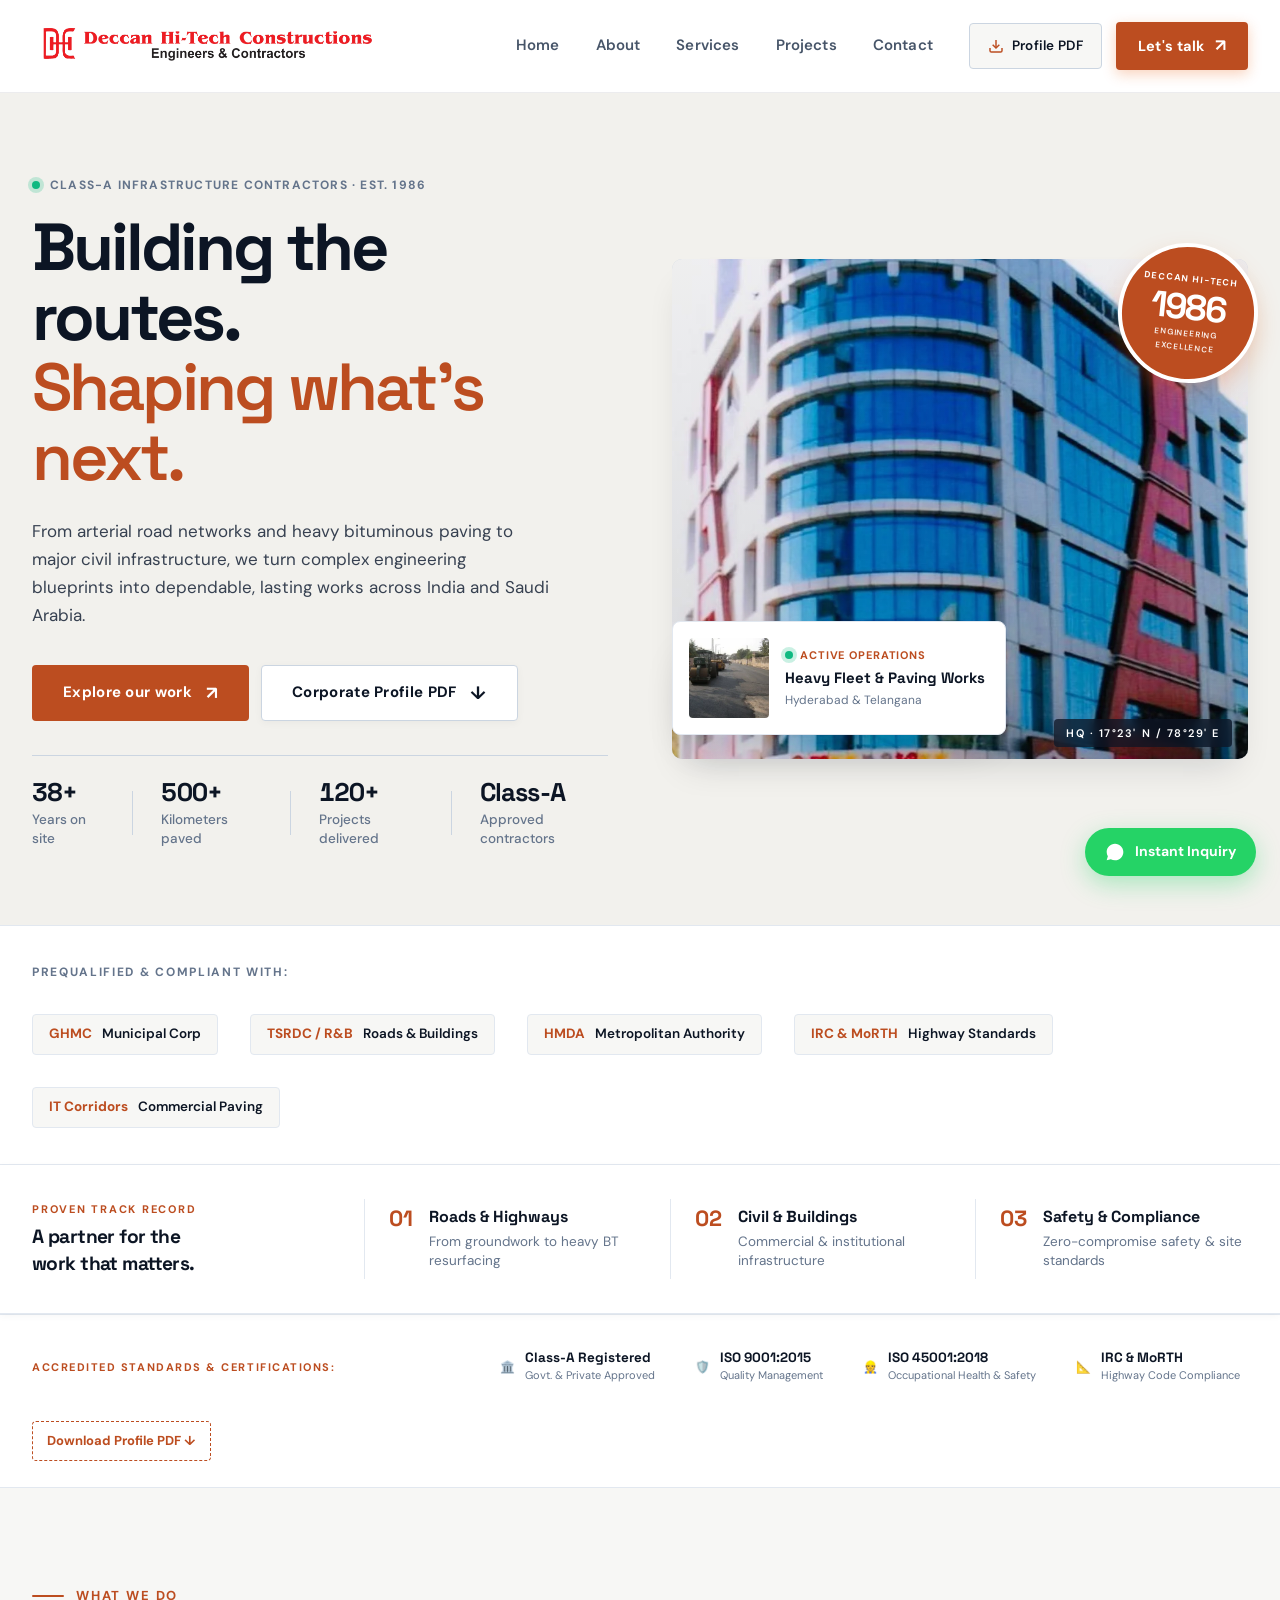
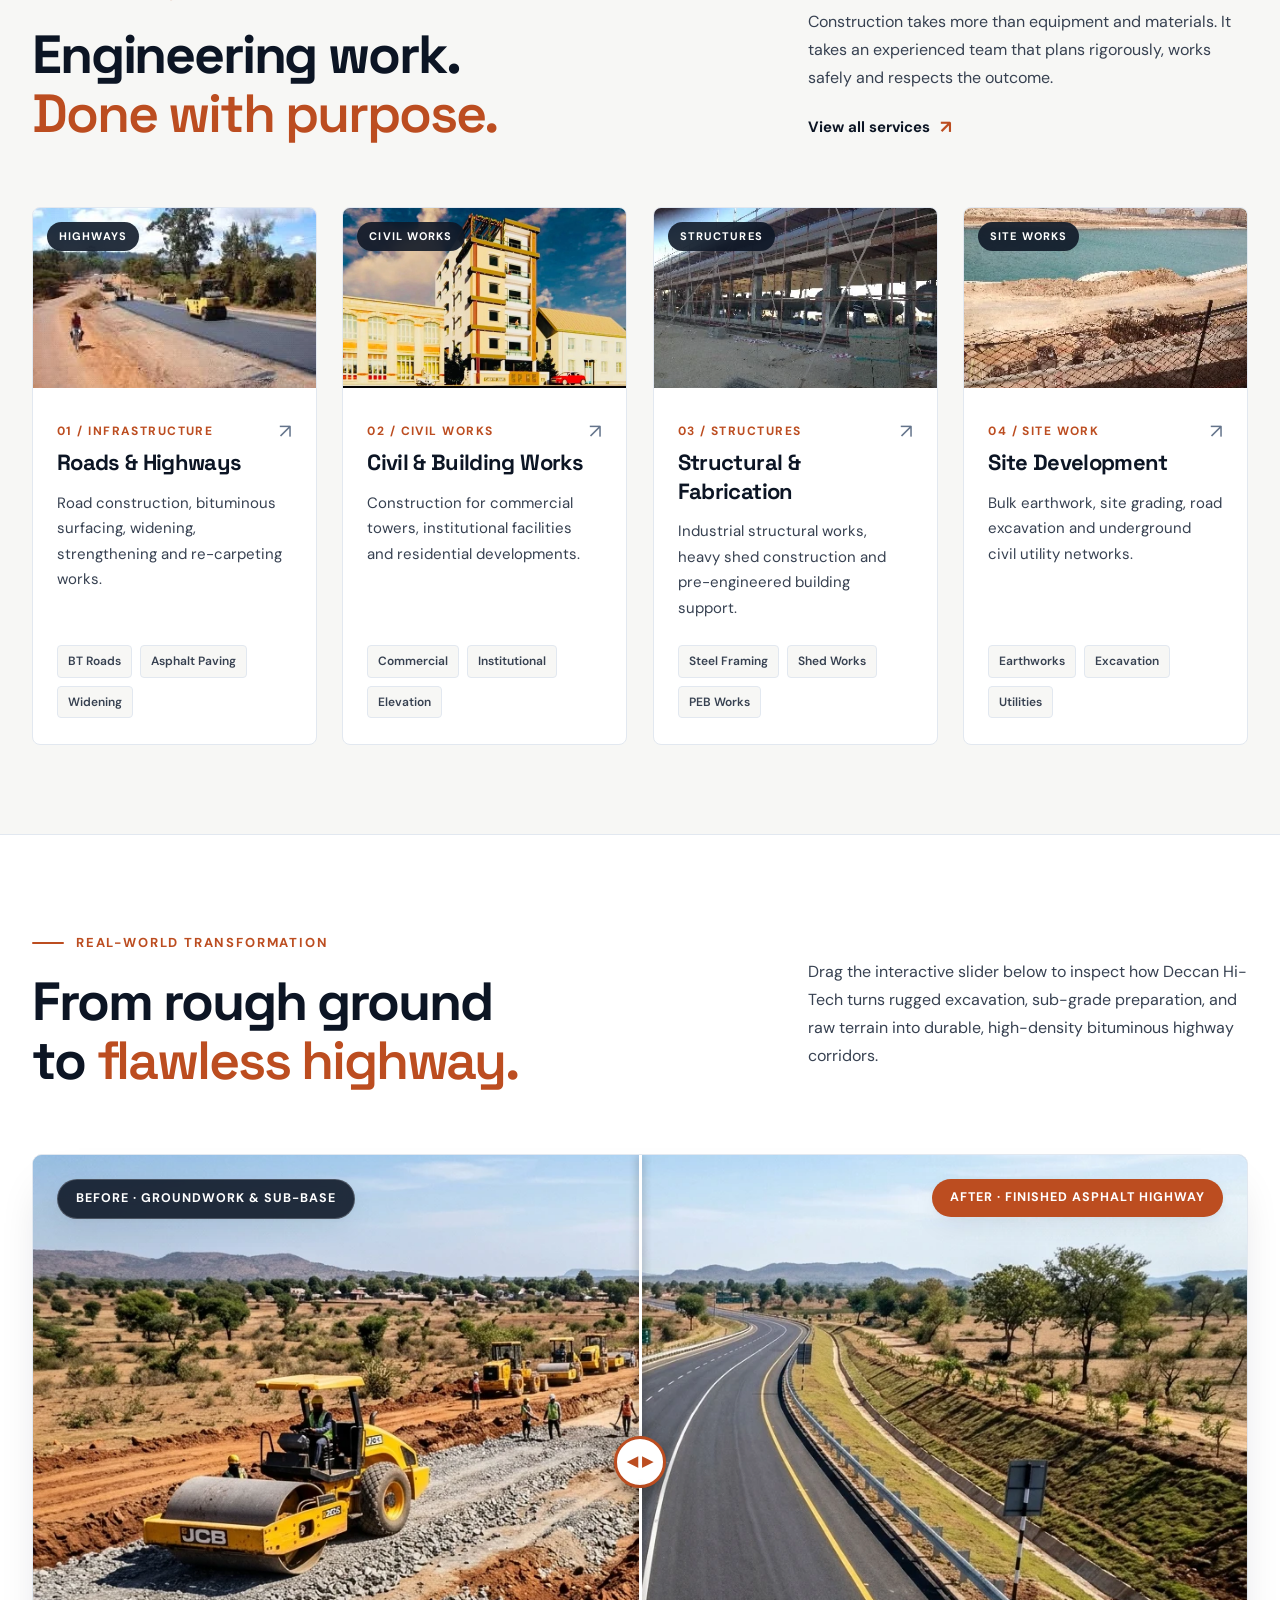
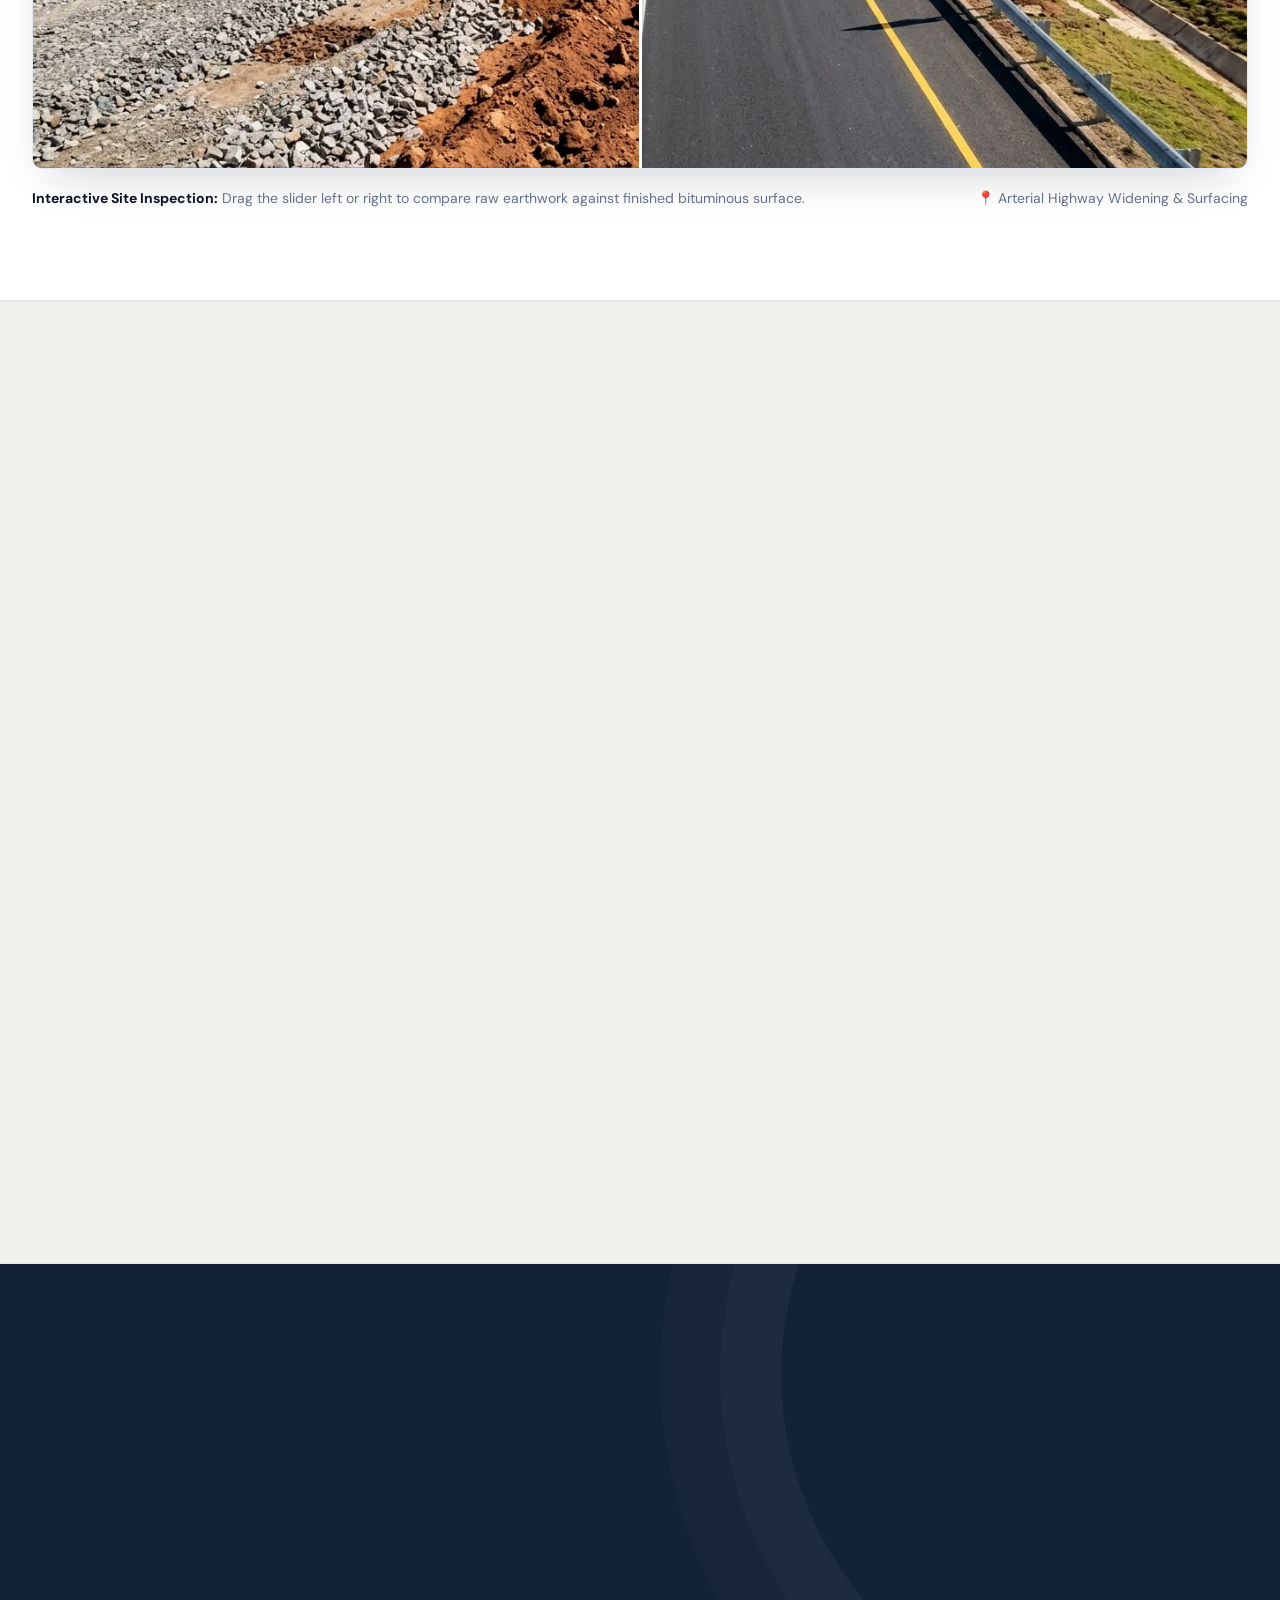
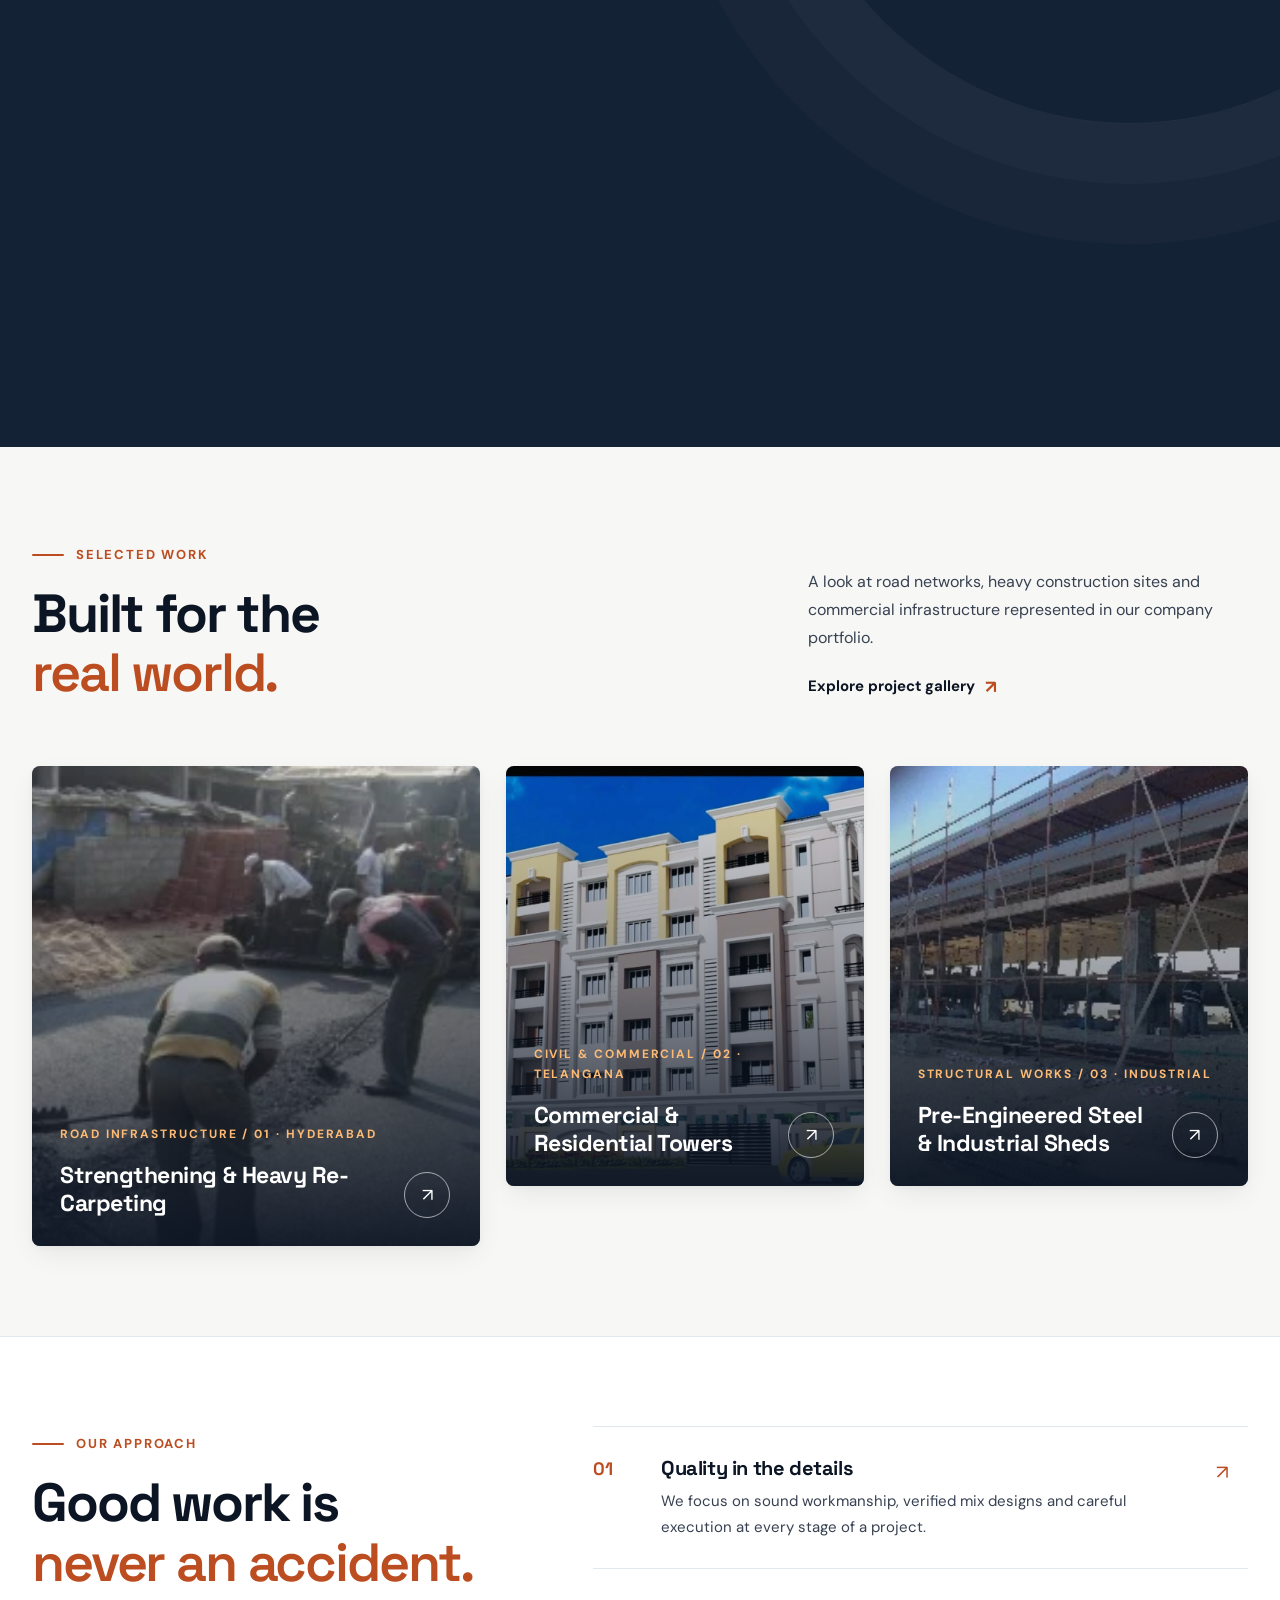
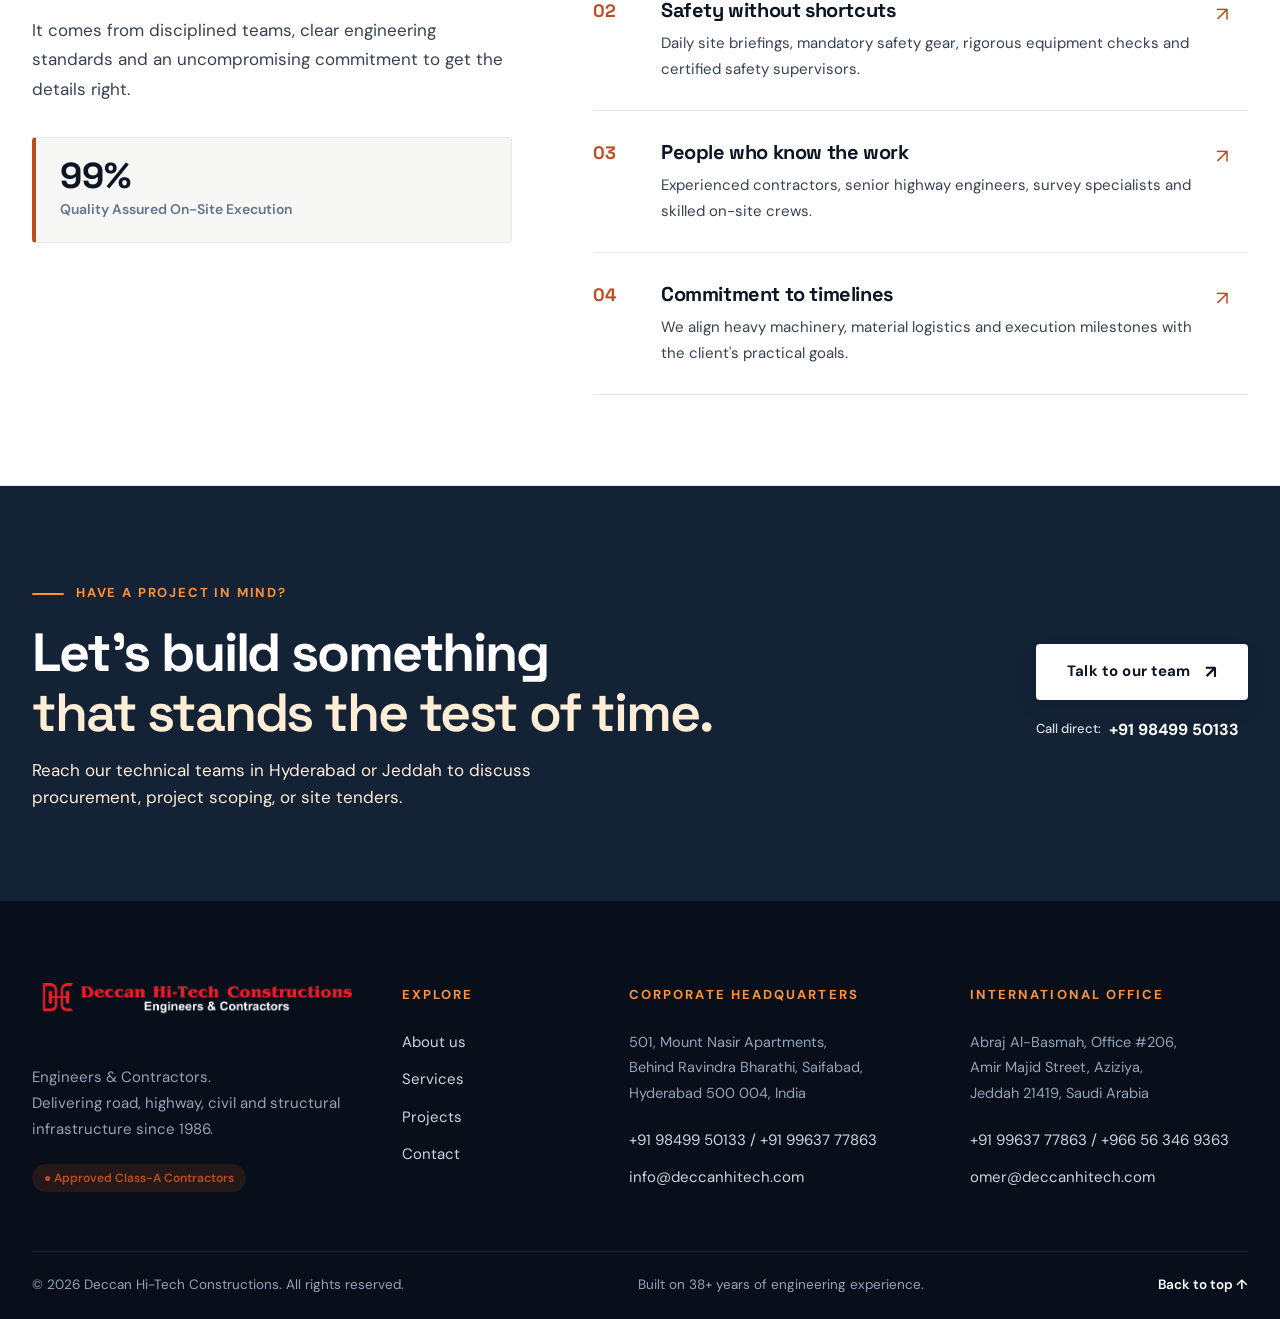
==== commit 858e6b55: "Update Managing Partners contact information and add interactive project details pop-up modal" ====
--- a/index.html
+++ b/index.html
@@ -459,7 +459,12 @@
           </div>
         </div>
         <div class="featured-projects">
-          <a class="project-feature project-feature-large reveal" href="projects.html#roads">
+          <a class="project-feature project-feature-large reveal" href="projects.html#roads"
+             data-lightbox="assets/images/road-recarpeting.webp"
+             data-title="Strengthening &amp; Heavy Road Re-Carpeting"
+             data-category-tag="ROAD INFRASTRUCTURE / 01"
+             data-desc="Complete sub-base preparation, tack coat application, and dense bituminous macadam (DBM) laying. Executed to IRC and MoRTH road engineering standards with laser-guided paver finishes for high-traffic corridors."
+             data-specs="MoRTH &amp; IRC Technical Standards Compliant | Heavy-Duty Bituminous Concrete Layering | Laser-Guided Paver Finishes">
             <img src="assets/images/road-recarpeting.webp" alt="Road strengthening and re-carpeting works">
             <span class="project-overlay"></span>
             <span class="project-meta">
@@ -468,7 +473,12 @@
               <span class="round-arrow">↗</span>
             </span>
           </a>
-          <a class="project-feature reveal" href="projects.html#buildings">
+          <a class="project-feature reveal" href="projects.html#buildings"
+             data-lightbox="assets/images/building-residential-wide.webp"
+             data-title="Commercial &amp; Multi-Storey Residential Towers"
+             data-category-tag="CIVIL &amp; COMMERCIAL / 02"
+             data-desc="Turnkey structural civil construction of multi-storey residential and commercial complexes featuring seismic-resistant RCC frame systems, precision masonry, and integrated infrastructure utilities."
+             data-specs="Seismic Zone Compliant RCC Structural Design | Grade M25/M30 Structural Concrete | Full MEP &amp; Underground Utilities Integration">
             <img src="assets/images/building-residential-wide.webp" alt="Residential and commercial building project">
             <span class="project-overlay"></span>
             <span class="project-meta">
@@ -477,7 +487,12 @@
               <span class="round-arrow">↗</span>
             </span>
           </a>
-          <a class="project-feature reveal" href="projects.html#structures">
+          <a class="project-feature reveal" href="projects.html#structures"
+             data-lightbox="assets/images/steel-structure.webp"
+             data-title="Pre-Engineered Steel Buildings &amp; Industrial Sheds"
+             data-category-tag="STRUCTURAL WORKS / 03"
+             data-desc="Fabrication and erection of heavy industrial steel framing, PEB factory sheds, overhead crane gantry girders, and clear-span portal trusses for large manufacturing units."
+             data-specs="Certified Structural Steel Welders &amp; Riggers | High-Tensile Anchor Bolts &amp; Fasteners | Anti-Corrosion Multi-Coat Epoxy Paint System">
             <img src="assets/images/steel-structure.webp" alt="Steel structure at an industrial construction site">
             <span class="project-overlay"></span>
             <span class="project-meta">
@@ -549,11 +564,70 @@
         </div>
         <div class="cta-actions">
           <a class="button button-light" href="contact.html">Talk to our team <span>↗</span></a>
-          <a class="cta-phone-link" href="tel:+919246520788"><span>Call direct:</span> +91 92465 20788</a>
+          <a class="cta-phone-link" href="tel:+919849950133"><span>Call direct:</span> +91 98499 50133</a>
         </div>
         <div class="cta-grid-mark"></div>
       </div>
     </section>
+
+    <!-- Project Details Pop-up Modal -->
+    <div class="lightbox" id="lightbox" aria-hidden="true" role="dialog" aria-modal="true" aria-label="Project details viewer">
+      <div class="lightbox-overlay" data-close-lightbox></div>
+      <div class="lightbox-dialog" role="document">
+        <button class="lightbox-close" aria-label="Close project details" data-close-lightbox>×</button>
+        <button class="lightbox-nav lightbox-prev" aria-label="Previous project" id="lightboxPrev">←</button>
+        <button class="lightbox-nav lightbox-next" aria-label="Next project" id="lightboxNext">→</button>
+        
+        <div class="lightbox-grid">
+          <!-- Media Column -->
+          <div class="lightbox-media-col">
+            <div class="lightbox-img-wrap">
+              <img class="lightbox-img" src="" alt="Project photograph">
+              <span class="lightbox-badge" id="lightboxBadge">ROADS &amp; HIGHWAYS</span>
+            </div>
+          </div>
+
+          <!-- Information Column -->
+          <div class="lightbox-info-col">
+            <div>
+              <div class="lightbox-header">
+                <span class="lightbox-category" id="lightboxCat">ROAD INFRASTRUCTURE / 01</span>
+                <h3 class="lightbox-title" id="lightboxTitle">Strengthening &amp; Heavy Road Re-Carpeting</h3>
+              </div>
+              
+              <p class="lightbox-desc" id="lightboxDesc">Full description of the engineering scope and execution standards.</p>
+
+              <div class="lightbox-specs-block">
+                <span class="lightbox-specs-label">KEY SPECIFICATIONS &amp; STANDARDS</span>
+                <ul class="lightbox-specs-list" id="lightboxSpecs">
+                  <li>MoRTH &amp; IRC Technical Standards Compliant</li>
+                  <li>Heavy-Duty Bituminous Concrete Layering</li>
+                  <li>Class-A Registered Contractor Execution</li>
+                </ul>
+              </div>
+
+              <div class="lightbox-partners-notice">
+                <small>DIRECT INQUIRY · MANAGING PARTNERS</small>
+                <div class="lightbox-partners-names">
+                  <span><strong>Abubakar Bahamam:</strong> +91 98499 50133</span>
+                  <span><strong>Omer Bahamam:</strong> +91 99637 77863</span>
+                </div>
+              </div>
+            </div>
+
+            <div class="lightbox-actions">
+              <a class="button button-primary lightbox-wa-btn" id="lightboxWaBtn" href="https://wa.me/919849950133" target="_blank" rel="noopener noreferrer">
+                <svg viewBox="0 0 24 24" width="18" height="18"><path d="M12.031 6.172c-3.181 0-5.767 2.586-5.768 5.766-.001 1.298.38 2.27 1.019 3.287l-.582 2.128 2.182-.573c.978.58 1.911.928 3.145.929 3.178 0 5.767-2.587 5.768-5.766.001-3.187-2.575-5.77-5.764-5.771zm3.392 8.244c-.144.405-.837.774-1.17.824-.312.045-.694.073-2.18-.544-1.898-.787-3.125-2.73-3.22-2.856-.094-.128-.767-1.021-.767-1.947 0-.927.487-1.382.66-1.571.173-.189.378-.237.505-.237.126 0 .252.002.362.008.117.006.273-.044.426.326.158.384.542 1.321.589 1.417.047.095.079.207.016.333-.063.127-.094.207-.189.319-.094.111-.199.248-.284.333-.095.096-.194.2-.083.39.111.19.493.813 1.057 1.316.726.647 1.339.847 1.53.942.19.095.301.079.412-.047.111-.127.475-.555.602-.745.127-.19.253-.159.427-.095.174.063 1.109.523 1.3.618.19.095.317.142.364.222.047.079.047.459-.097.864zM12 2C6.477 2 2 6.477 2 12c0 1.891.524 3.66 1.434 5.176L2 22l4.954-1.399C8.423 21.492 10.155 22 12 22c5.523 0 10-4.477 10-10S17.523 2 12 2z"/></svg>
+                <span>WhatsApp Inquiry ↗</span>
+              </a>
+              <a class="button button-outline-light lightbox-call-btn" id="lightboxCallBtn" href="tel:+919849950133">
+                <span>Call +91 98499 50133</span>
+              </a>
+            </div>
+          </div>
+        </div>
+      </div>
+    </div>
   </main>
 
   <!-- Site Footer -->
@@ -578,13 +652,13 @@
       <div class="footer-col footer-contact">
         <h3>Corporate Headquarters</h3>
         <p>501, Mount Nasir Apartments,<br>Behind Ravindra Bharathi, Saifabad,<br>Hyderabad 500 004, India</p>
-        <a href="tel:+919246520788">+91 92465 20788</a>
+        <a href="tel:+919849950133">+91 98499 50133 / +91 99637 77863</a>
         <a href="mailto:info@deccanhitech.com">info@deccanhitech.com</a>
       </div>
       <div class="footer-col footer-contact">
         <h3>International Office</h3>
         <p>Abraj Al-Basmah, Office #206,<br>Amir Majid Street, Aziziya,<br>Jeddah 21419, Saudi Arabia</p>
-        <a href="tel:+966563469363">+966 56 346 9363</a>
+        <a href="tel:+9963777863">+91 99637 77863 / +966 56 346 9363</a>
         <a href="mailto:omer@deccanhitech.com">omer@deccanhitech.com</a>
       </div>
     </div>
@@ -597,7 +671,7 @@
 
   <!-- Floating Instant Inquiry Action -->
   <div class="floating-inquiry-bar">
-    <a class="floating-inquiry-btn" href="https://wa.me/919246520788?text=Hello%20Deccan%20Hi-Tech,%20I%20would%20like%20to%20discuss%20a%20construction%20project." target="_blank" rel="noopener noreferrer" aria-label="Chat on WhatsApp">
+    <a class="floating-inquiry-btn" href="https://wa.me/919849950133?text=Hello%20Deccan%20Hi-Tech,%20I%20would%20like%20to%20discuss%20a%20construction%20project." target="_blank" rel="noopener noreferrer" aria-label="Chat on WhatsApp">
       <svg viewBox="0 0 24 24"><path d="M12.031 6.172c-3.181 0-5.767 2.586-5.768 5.766-.001 1.298.38 2.27 1.019 3.287l-.582 2.128 2.182-.573c.978.58 1.911.928 3.145.929 3.178 0 5.767-2.587 5.768-5.766.001-3.187-2.575-5.77-5.764-5.771zm3.392 8.244c-.144.405-.837.774-1.17.824-.312.045-.694.073-2.18-.544-1.898-.787-3.125-2.73-3.22-2.856-.094-.128-.767-1.021-.767-1.947 0-.927.487-1.382.66-1.571.173-.189.378-.237.505-.237.126 0 .252.002.362.008.117.006.273-.044.426.326.158.384.542 1.321.589 1.417.047.095.079.207.016.333-.063.127-.094.207-.189.319-.094.111-.199.248-.284.333-.095.096-.194.2-.083.39.111.19.493.813 1.057 1.316.726.647 1.339.847 1.53.942.19.095.301.079.412-.047.111-.127.475-.555.602-.745.127-.19.253-.159.427-.095.174.063 1.109.523 1.3.618.19.095.317.142.364.222.047.079.047.459-.097.864zM12 2C6.477 2 2 6.477 2 12c0 1.891.524 3.66 1.434 5.176L2 22l4.954-1.399C8.423 21.492 10.155 22 12 22c5.523 0 10-4.477 10-10S17.523 2 12 2z"/></svg>
       <span>Instant Inquiry</span>
     </a>
--- a/assets/css/style.css
+++ b/assets/css/style.css
@@ -2442,81 +2442,609 @@
   max-width: 860px;
 }
 
-/* Lightbox Modal */
+/* ==========================================================================
+   UPGRADED ARCHITECTURAL LIGHTBOX & PROJECT POPUP MODAL
+   ========================================================================== */
 .lightbox {
   position: fixed;
   inset: 0;
-  z-index: 100;
+  z-index: 1000;
   display: none;
   align-items: center;
   justify-content: center;
-  background: rgba(8, 15, 26, 0.95);
+  padding: 30px 24px;
+  overflow-y: auto;
+}
+
+.lightbox.is-open {
+  display: flex;
+}
+
+.lightbox-overlay {
+  position: fixed;
+  inset: 0;
+  background: rgba(8, 15, 26, 0.88);
+  backdrop-filter: blur(10px);
+  -webkit-backdrop-filter: blur(10px);
+  z-index: 1;
+}
+
+.lightbox-dialog {
+  position: relative;
+  z-index: 2;
+  width: 100%;
+  max-width: 1040px;
+  max-height: 92vh;
+  background: #0f1c2e;
+  border: 1px solid rgba(255, 255, 255, 0.12);
+  border-radius: 16px;
+  box-shadow: 0 32px 80px rgba(0, 0, 0, 0.75), 0 0 0 1px rgba(255, 255, 255, 0.08);
+  overflow: hidden;
+  display: flex;
+  flex-direction: column;
+  animation: modalEntrance 0.3s cubic-bezier(0.16, 1, 0.3, 1) forwards;
+}
+
+@keyframes modalEntrance {
+  from {
+    opacity: 0;
+    transform: scale(0.94) translateY(16px);
+  }
+  to {
+    opacity: 1;
+    transform: scale(1) translateY(0);
+  }
+}
+
+.lightbox-grid {
+  display: grid;
+  grid-template-columns: 1.1fr 1fr;
+  min-height: 500px;
+  overflow-y: auto;
+}
+
+.lightbox-media-col {
+  position: relative;
+  background: #08111d;
+  display: flex;
+  align-items: center;
+  justify-content: center;
+  overflow: hidden;
+}
+
+.lightbox-img-wrap {
+  position: relative;
+  width: 100%;
+  height: 100%;
+  min-height: 420px;
+}
+
+.lightbox-img {
+  width: 100%;
+  height: 100%;
+  object-fit: cover;
+  display: block;
+}
+
+.lightbox-badge {
+  position: absolute;
+  top: 18px;
+  left: 18px;
+  background: rgba(12, 21, 36, 0.88);
   backdrop-filter: blur(8px);
-  padding: 40px 80px;
-}
-
-.lightbox.is-open {
-  display: flex;
-}
-
-.lightbox figure {
-  max-width: min(1100px, 100%);
-  max-height: 100%;
+  border: 1px solid rgba(255, 255, 255, 0.2);
+  color: #ffffff;
+  padding: 5px 12px;
+  border-radius: 999px;
+  font: 700 11px var(--mono);
+  letter-spacing: 0.12em;
+  text-transform: uppercase;
+}
+
+.lightbox-info-col {
+  padding: 36px 32px;
+  display: flex;
+  flex-direction: column;
+  justify-content: space-between;
+  background: #0f1c2e;
+  color: #ffffff;
+  overflow-y: auto;
+}
+
+.lightbox-header {
+  margin-bottom: 16px;
+}
+
+.lightbox-category {
+  display: inline-block;
+  font: 700 11.5px var(--mono);
+  color: var(--orange);
+  letter-spacing: 0.12em;
+  text-transform: uppercase;
+  margin-bottom: 8px;
+}
+
+.lightbox-title {
+  font: 700 clamp(20px, 2.2vw, 26px) var(--display);
+  color: #ffffff;
+  line-height: 1.25;
+  letter-spacing: -0.01em;
+}
+
+.lightbox-desc {
+  font-size: 14.5px;
+  line-height: 1.65;
+  color: #cbd5e1;
+  margin-bottom: 20px;
+}
+
+.lightbox-specs-block {
+  background: rgba(255, 255, 255, 0.04);
+  border: 1px solid rgba(255, 255, 255, 0.08);
+  border-radius: var(--radius-sm);
+  padding: 14px 18px;
+  margin-bottom: 20px;
+}
+
+.lightbox-specs-label {
+  display: block;
+  font: 700 10.5px var(--mono);
+  color: #94a3b8;
+  letter-spacing: 0.1em;
+  text-transform: uppercase;
+  margin-bottom: 8px;
+}
+
+.lightbox-specs-list {
+  list-style: none;
+  padding: 0;
   margin: 0;
   display: flex;
   flex-direction: column;
-  align-items: center;
-  gap: 16px;
-}
-
-.lightbox figure img {
-  height: auto;
-  max-height: calc(100vh - 140px);
-  max-width: 100%;
-  object-fit: contain;
-  border-radius: var(--radius-sm);
-  box-shadow: 0 20px 60px rgba(0, 0, 0, 0.5);
-}
-
-.lightbox figcaption {
-  color: #ffffff;
-  font: 600 15px var(--display);
-  letter-spacing: 0.04em;
-}
-
-.lightbox button {
+  gap: 6px;
+}
+
+.lightbox-specs-list li {
+  font-size: 13px;
+  color: #e2e8f0;
+  position: relative;
+  padding-left: 18px;
+  line-height: 1.4;
+}
+
+.lightbox-specs-list li::before {
+  content: '✓';
   position: absolute;
-  width: 50px;
-  height: 50px;
+  left: 0;
+  color: var(--orange);
+  font-weight: 700;
+  font-size: 12px;
+}
+
+.lightbox-partners-notice {
+  background: rgba(224, 86, 36, 0.08);
+  border-left: 3px solid var(--orange);
+  padding: 10px 14px;
+  border-radius: 0 8px 8px 0;
+  margin-bottom: 22px;
+}
+
+.lightbox-partners-notice small {
+  display: block;
+  font: 700 10px var(--mono);
+  color: var(--orange);
+  letter-spacing: 0.1em;
+  margin-bottom: 4px;
+}
+
+.lightbox-partners-names {
+  display: flex;
+  flex-wrap: wrap;
+  gap: 12px;
+  font-size: 12.5px;
+  color: #e2e8f0;
+}
+
+.lightbox-partners-names span strong {
+  color: #ffffff;
+}
+
+.lightbox-actions {
+  display: flex;
+  gap: 12px;
+  flex-wrap: wrap;
+}
+
+.lightbox-wa-btn {
+  background: #25d366;
+  border: 1px solid #25d366;
+  color: #ffffff;
+  display: inline-flex;
+  align-items: center;
+  gap: 8px;
+  padding: 11px 20px;
+  font-weight: 600;
+  font-size: 13.5px;
+  border-radius: 8px;
+  text-decoration: none;
+  transition: all var(--tr-fast);
+}
+
+.lightbox-wa-btn:hover {
+  background: #1eb857;
+  border-color: #1eb857;
+  transform: translateY(-2px);
+  box-shadow: 0 8px 20px rgba(37, 211, 102, 0.35);
+  color: #ffffff;
+}
+
+.lightbox-wa-btn svg {
+  fill: currentColor;
+}
+
+.lightbox-call-btn {
+  border: 1px solid rgba(255, 255, 255, 0.3);
+  color: #ffffff;
+  background: transparent;
+  padding: 11px 18px;
+  border-radius: 8px;
+  font-weight: 600;
+  font-size: 13.5px;
+  text-decoration: none;
+  display: inline-flex;
+  align-items: center;
+  transition: all var(--tr-fast);
+}
+
+.lightbox-call-btn:hover {
+  background: rgba(255, 255, 255, 0.1);
+  border-color: #ffffff;
+  color: #ffffff;
+}
+
+/* Modal Nav Controls */
+.lightbox-close {
+  position: absolute;
+  top: 14px;
+  right: 16px;
+  width: 38px;
+  height: 38px;
+  border-radius: 50%;
+  background: rgba(12, 21, 36, 0.85);
+  border: 1px solid rgba(255, 255, 255, 0.3);
+  color: #ffffff;
+  font-size: 24px;
   display: grid;
   place-items: center;
-  border: 1.5px solid rgba(255, 255, 255, 0.4);
-  border-radius: 50%;
-  background: rgba(12, 21, 36, 0.6);
-  color: #ffffff;
-  font-size: 24px;
+  cursor: pointer;
+  z-index: 10;
   transition: all var(--tr-fast);
-}
-
-.lightbox button:hover {
+  line-height: 1;
+  padding: 0;
+}
+
+.lightbox-close:hover {
   background: var(--orange);
   border-color: var(--orange);
-  transform: scale(1.08);
-}
-
-.lightbox-close {
-  top: 30px;
-  right: 32px;
+  transform: scale(1.1);
+}
+
+.lightbox-nav {
+  position: absolute;
+  top: 50%;
+  transform: translateY(-50%);
+  width: 42px;
+  height: 42px;
+  border-radius: 50%;
+  background: rgba(12, 21, 36, 0.8);
+  border: 1px solid rgba(255, 255, 255, 0.3);
+  color: #ffffff;
+  font-size: 20px;
+  display: grid;
+  place-items: center;
+  cursor: pointer;
+  z-index: 10;
+  transition: all var(--tr-fast);
+  padding: 0;
+}
+
+.lightbox-nav:hover {
+  background: var(--orange);
+  border-color: var(--orange);
+  transform: translateY(-50%) scale(1.1);
 }
 
 .lightbox-prev {
-  left: 28px;
-  top: calc(50% - 25px);
+  left: 12px;
 }
 
 .lightbox-next {
-  right: 28px;
-  top: calc(50% - 25px);
+  right: 12px;
+}
+
+/* Card click affordance */
+.gallery-card {
+  cursor: pointer;
+  transition: transform var(--tr-fast), box-shadow var(--tr-fast), border-color var(--tr-fast);
+}
+
+.gallery-card:hover {
+  transform: translateY(-4px);
+  box-shadow: var(--shadow-lg);
+  border-color: rgba(224, 86, 36, 0.4);
+}
+
+.gallery-card .gallery-card-body h3 {
+  transition: color var(--tr-fast);
+}
+
+.gallery-card:hover .gallery-card-body h3 {
+  color: var(--orange);
+}
+
+/* ==========================================================================
+   EXECUTIVE LEADERSHIP & MANAGING PARTNERS SECTION
+   ========================================================================== */
+.leadership-section {
+  background: #fbfbfc;
+  border-top: 1px solid var(--border-light);
+  border-bottom: 1px solid var(--border-light);
+}
+
+.leadership-grid {
+  display: grid;
+  grid-template-columns: repeat(2, minmax(0, 1fr));
+  gap: 32px;
+  margin-top: 48px;
+}
+
+.leadership-card {
+  background: #ffffff;
+  border: 1px solid var(--border-light);
+  border-radius: var(--radius-md);
+  padding: 36px 32px;
+  display: flex;
+  flex-direction: column;
+  transition: transform var(--tr-fast), box-shadow var(--tr-fast), border-color var(--tr-fast);
+  position: relative;
+  overflow: hidden;
+}
+
+.leadership-card::before {
+  content: '';
+  position: absolute;
+  top: 0;
+  left: 0;
+  width: 4px;
+  height: 100%;
+  background: var(--orange);
+  opacity: 0;
+  transition: opacity var(--tr-fast);
+}
+
+.leadership-card:hover {
+  transform: translateY(-4px);
+  box-shadow: var(--shadow-lg);
+  border-color: rgba(224, 86, 36, 0.35);
+}
+
+.leadership-card:hover::before {
+  opacity: 1;
+}
+
+.leadership-top {
+  display: flex;
+  align-items: center;
+  justify-content: space-between;
+  margin-bottom: 22px;
+}
+
+.leadership-badge {
+  display: inline-block;
+  padding: 4px 12px;
+  background: rgba(224, 86, 36, 0.1);
+  color: var(--orange);
+  font: 700 11px var(--mono);
+  letter-spacing: 0.12em;
+  text-transform: uppercase;
+  border-radius: 999px;
+  border: 1px solid rgba(224, 86, 36, 0.25);
+}
+
+.leadership-dot {
+  width: 8px;
+  height: 8px;
+  border-radius: 50%;
+  background: #10b981;
+  box-shadow: 0 0 0 4px rgba(16, 185, 129, 0.2);
+}
+
+.leadership-profile {
+  display: flex;
+  align-items: center;
+  gap: 16px;
+  margin-bottom: 18px;
+}
+
+.leadership-avatar {
+  width: 58px;
+  height: 58px;
+  border-radius: 50%;
+  background: linear-gradient(135deg, var(--ink) 0%, var(--ink-2) 100%);
+  color: #ffffff;
+  display: grid;
+  place-items: center;
+  font: 700 18px var(--display);
+  letter-spacing: 0.05em;
+  border: 2px solid var(--orange);
+  flex-shrink: 0;
+  box-shadow: 0 4px 12px rgba(12, 21, 36, 0.18);
+}
+
+.leadership-avatar span {
+  color: #ffffff;
+}
+
+.leadership-names h3 {
+  font-size: 21px;
+  line-height: 1.25;
+  color: var(--ink);
+  margin-bottom: 4px;
+}
+
+.leadership-role {
+  font: 600 12.5px var(--display);
+  color: var(--orange);
+  letter-spacing: 0.04em;
+  text-transform: uppercase;
+}
+
+.leadership-bio {
+  color: var(--slate-light);
+  font-size: 14.5px;
+  line-height: 1.6;
+  margin-bottom: 22px;
+  flex-grow: 1;
+}
+
+.leadership-contacts {
+  display: flex;
+  flex-direction: column;
+  gap: 10px;
+  padding: 16px 0;
+  border-top: 1px solid var(--line);
+  border-bottom: 1px solid var(--line);
+  margin-bottom: 22px;
+}
+
+.leadership-contact-item {
+  display: flex;
+  align-items: center;
+  gap: 12px;
+  text-decoration: none;
+  color: inherit;
+  transition: color var(--tr-fast);
+}
+
+.leadership-contact-item:hover {
+  color: var(--orange);
+}
+
+.leadership-icon {
+  width: 32px;
+  height: 32px;
+  border-radius: 8px;
+  background: var(--paper);
+  display: grid;
+  place-items: center;
+  font-size: 14px;
+  color: var(--ink);
+  flex-shrink: 0;
+  border: 1px solid var(--line);
+}
+
+.leadership-contact-item small {
+  display: block;
+  font: 600 10.5px var(--display);
+  color: var(--muted);
+  letter-spacing: 0.08em;
+  text-transform: uppercase;
+}
+
+.leadership-contact-item strong {
+  font-size: 14px;
+  color: var(--ink);
+  letter-spacing: 0.02em;
+}
+
+.leadership-contact-item:hover strong {
+  color: var(--orange);
+}
+
+.leadership-actions {
+  display: flex;
+  gap: 12px;
+}
+
+.leadership-action-btn {
+  flex: 1;
+  text-align: center;
+  padding: 10px 16px;
+  font-size: 13px;
+  font-weight: 600;
+  border-radius: 6px;
+}
+
+/* Contact page leadership grid */
+.contact-leadership-grid {
+  display: grid;
+  grid-template-columns: repeat(2, 1fr);
+  gap: 20px;
+  margin-bottom: 32px;
+}
+
+.contact-leader-card {
+  background: #ffffff;
+  border: 1px solid var(--line);
+  border-radius: var(--radius-sm);
+  padding: 22px 20px;
+  position: relative;
+  transition: border-color var(--tr-fast), box-shadow var(--tr-fast);
+}
+
+.contact-leader-card:hover {
+  border-color: var(--orange);
+  box-shadow: var(--shadow-md);
+}
+
+.contact-leader-badge {
+  display: inline-block;
+  font: 700 10.5px var(--display);
+  color: var(--orange);
+  letter-spacing: 0.1em;
+  margin-bottom: 8px;
+}
+
+.contact-leader-card h4 {
+  font-size: 17px;
+  color: var(--ink);
+  margin-bottom: 4px;
+  line-height: 1.3;
+}
+
+.contact-leader-card p {
+  font-size: 12.5px;
+  color: var(--slate-light);
+  margin-bottom: 12px;
+}
+
+.contact-leader-links {
+  display: flex;
+  flex-direction: column;
+  gap: 6px;
+}
+
+.contact-leader-links a {
+  font-size: 13px;
+  font-weight: 500;
+  color: var(--ink);
+  text-decoration: none;
+  transition: color var(--tr-fast);
+}
+
+.contact-leader-links a:hover {
+  color: var(--orange);
+}
+
+.contact-leader-links a.contact-leader-wa {
+  color: #059669;
+  font-weight: 600;
+  margin-top: 4px;
+}
+
+.contact-leader-links a.contact-leader-wa:hover {
+  color: #047857;
+  text-decoration: underline;
 }
 
 /* ==========================================================================
@@ -3047,6 +3575,22 @@
   .project-gallery {
     grid-template-columns: repeat(2, minmax(0, 1fr));
   }
+  .leadership-grid {
+    grid-template-columns: 1fr;
+  }
+  .contact-leadership-grid {
+    grid-template-columns: 1fr;
+  }
+  .lightbox-grid {
+    grid-template-columns: 1fr;
+  }
+  .lightbox-img-wrap {
+    min-height: 260px;
+    max-height: 340px;
+  }
+  .lightbox-info-col {
+    padding: 28px 24px;
+  }
   .contact-grid {
     grid-template-columns: 1fr;
   }
@@ -3086,17 +3630,28 @@
     display: none;
   }
   .lightbox {
-    padding: 30px 16px;
-  }
-  .lightbox-prev {
-    left: 10px;
-  }
-  .lightbox-next {
+    padding: 10px;
+  }
+  .lightbox-dialog {
+    max-height: 96vh;
+    border-radius: 12px;
+  }
+  .lightbox-info-col {
+    padding: 20px 16px;
+  }
+  .lightbox-nav {
+    display: none;
+  }
+  .lightbox-actions {
+    flex-direction: column;
+  }
+  .lightbox-wa-btn, .lightbox-call-btn {
+    width: 100%;
+    justify-content: center;
+  }
+  .lightbox-close {
+    top: 10px;
     right: 10px;
-  }
-  .lightbox-close {
-    top: 14px;
-    right: 14px;
   }
   .contact-bottom-inner {
     flex-direction: column;
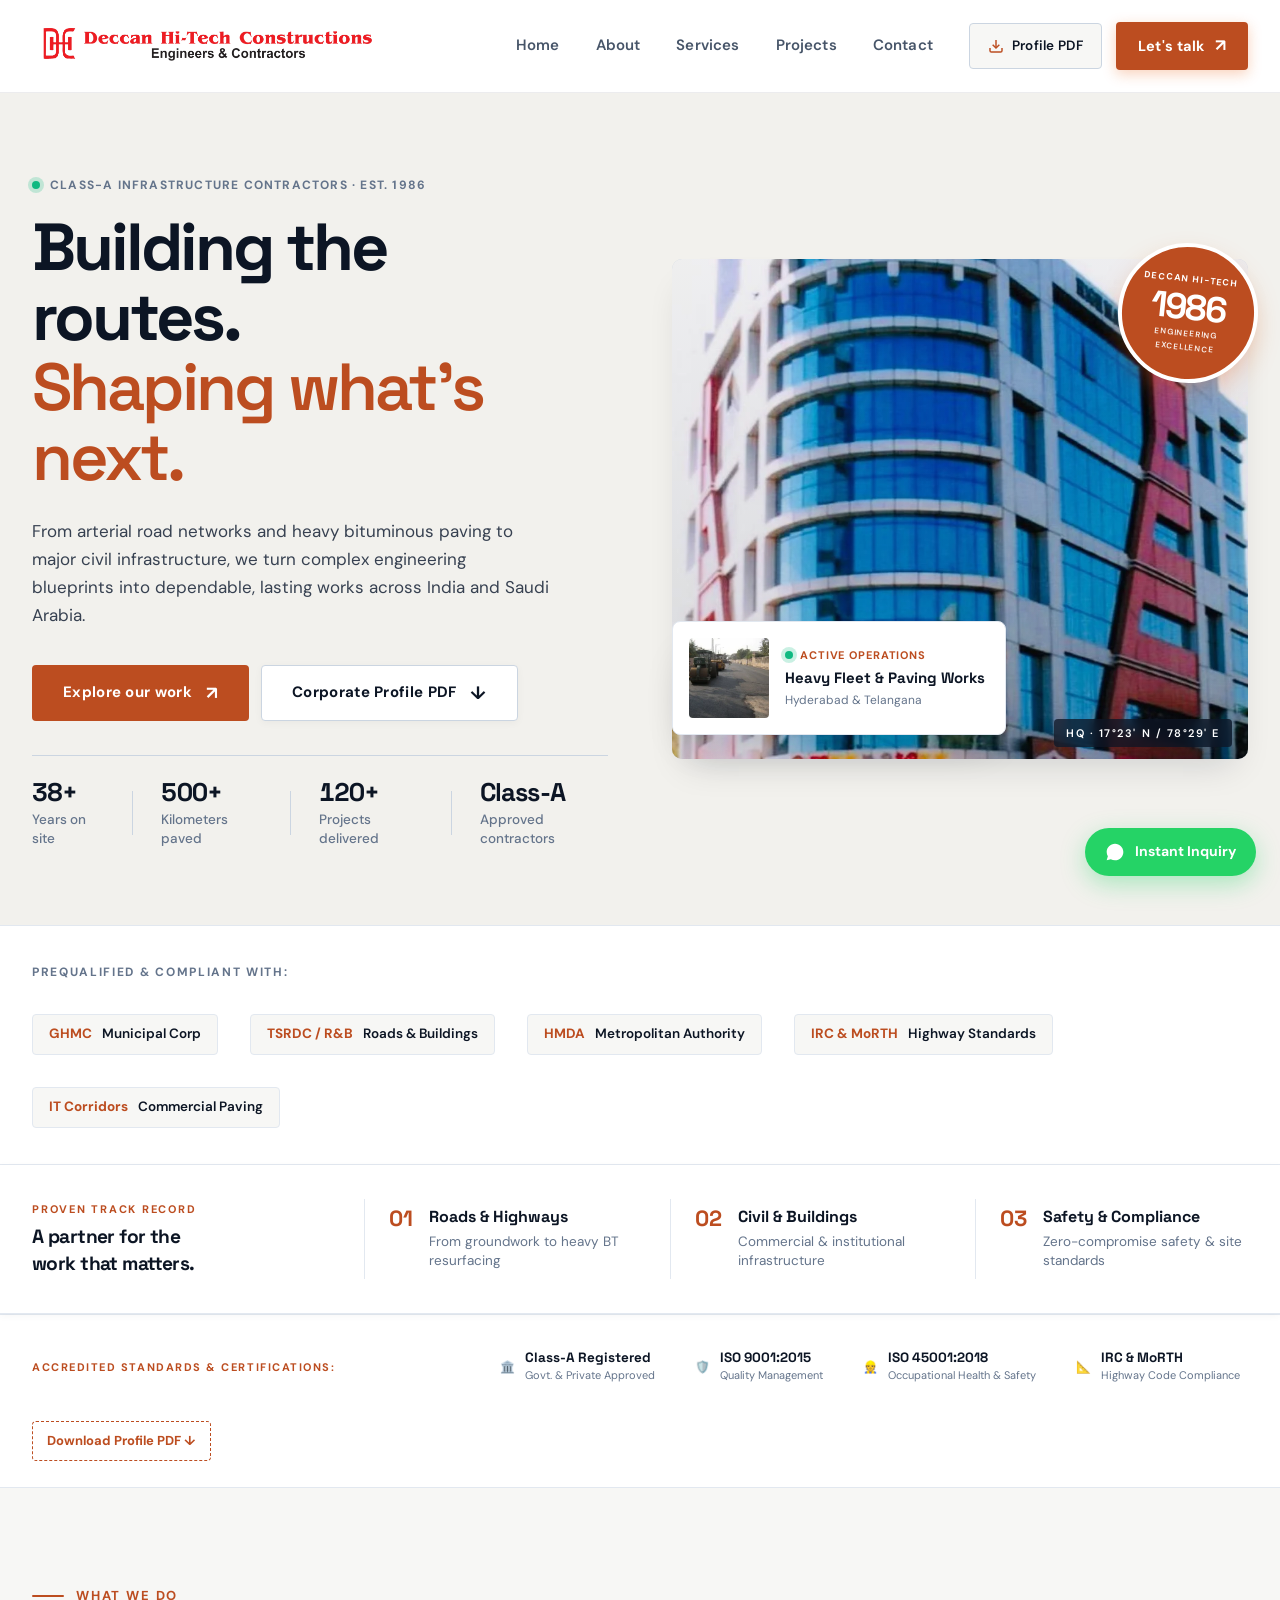
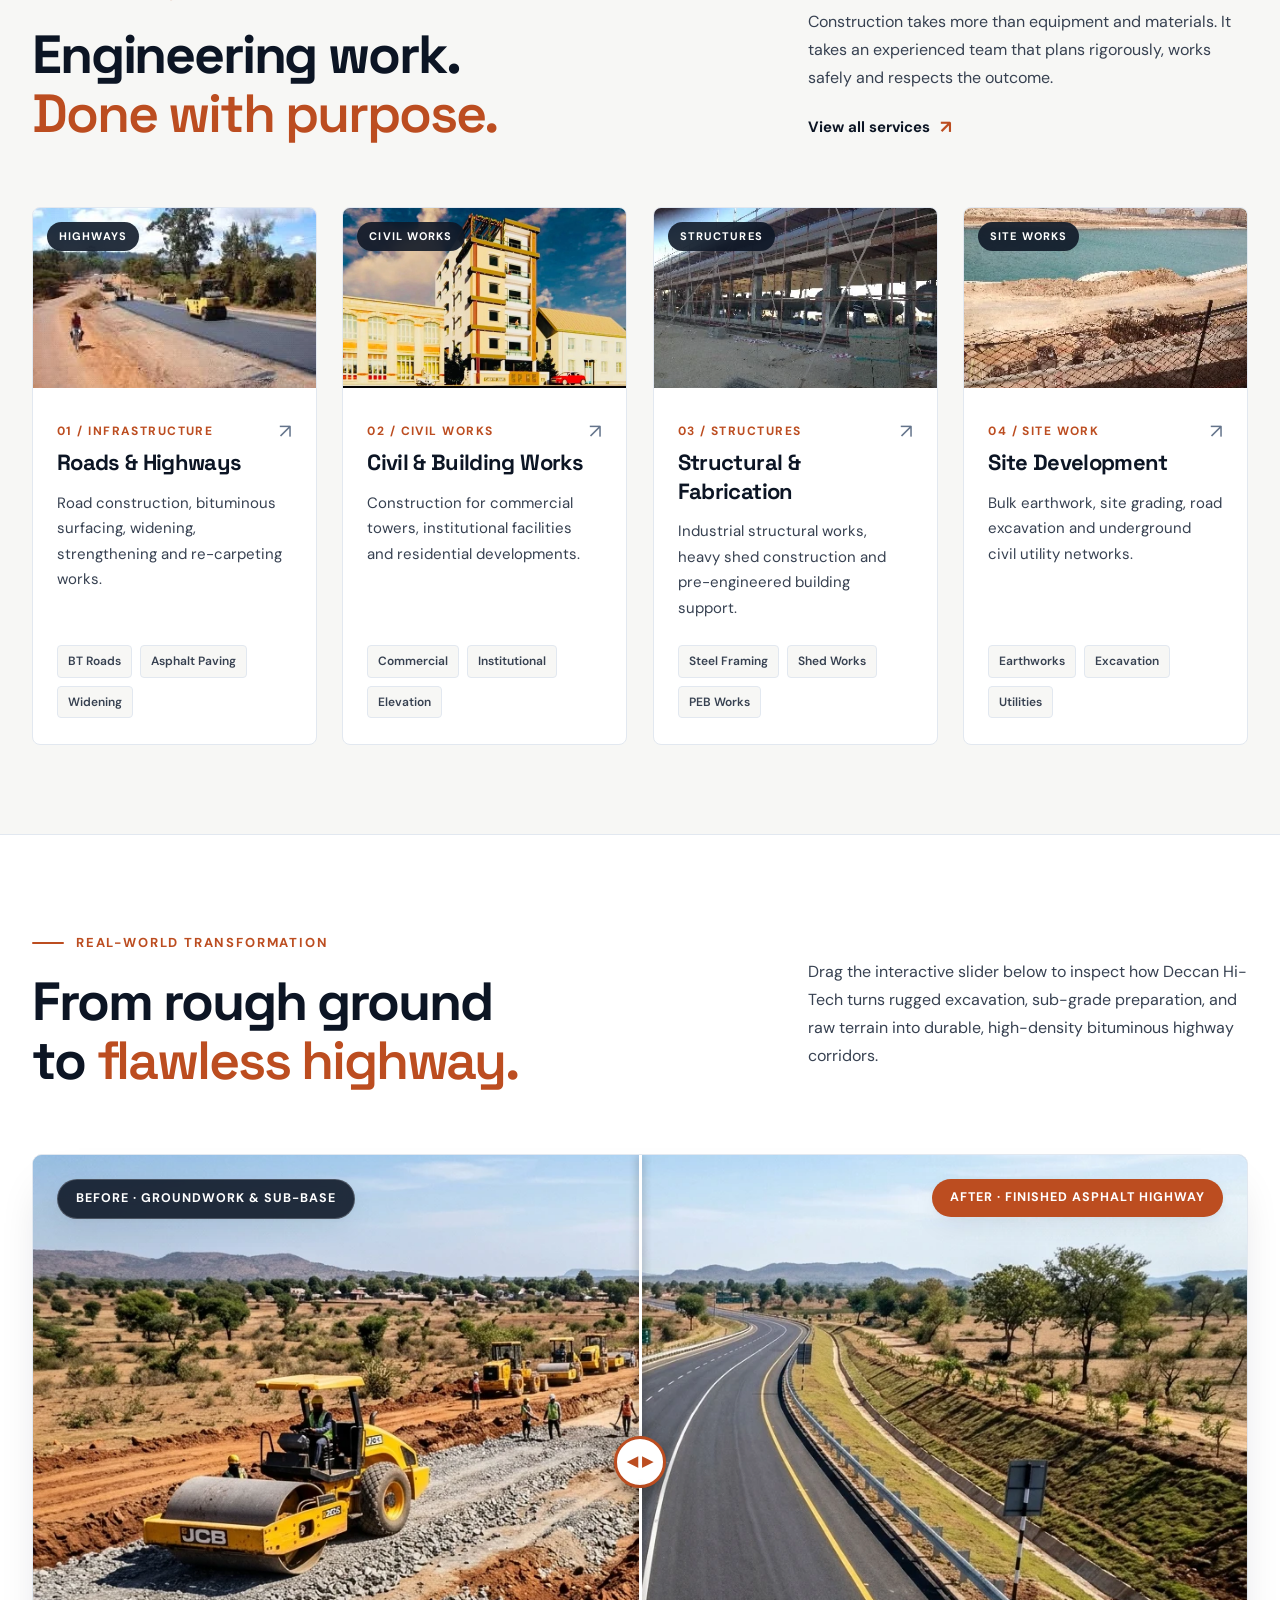
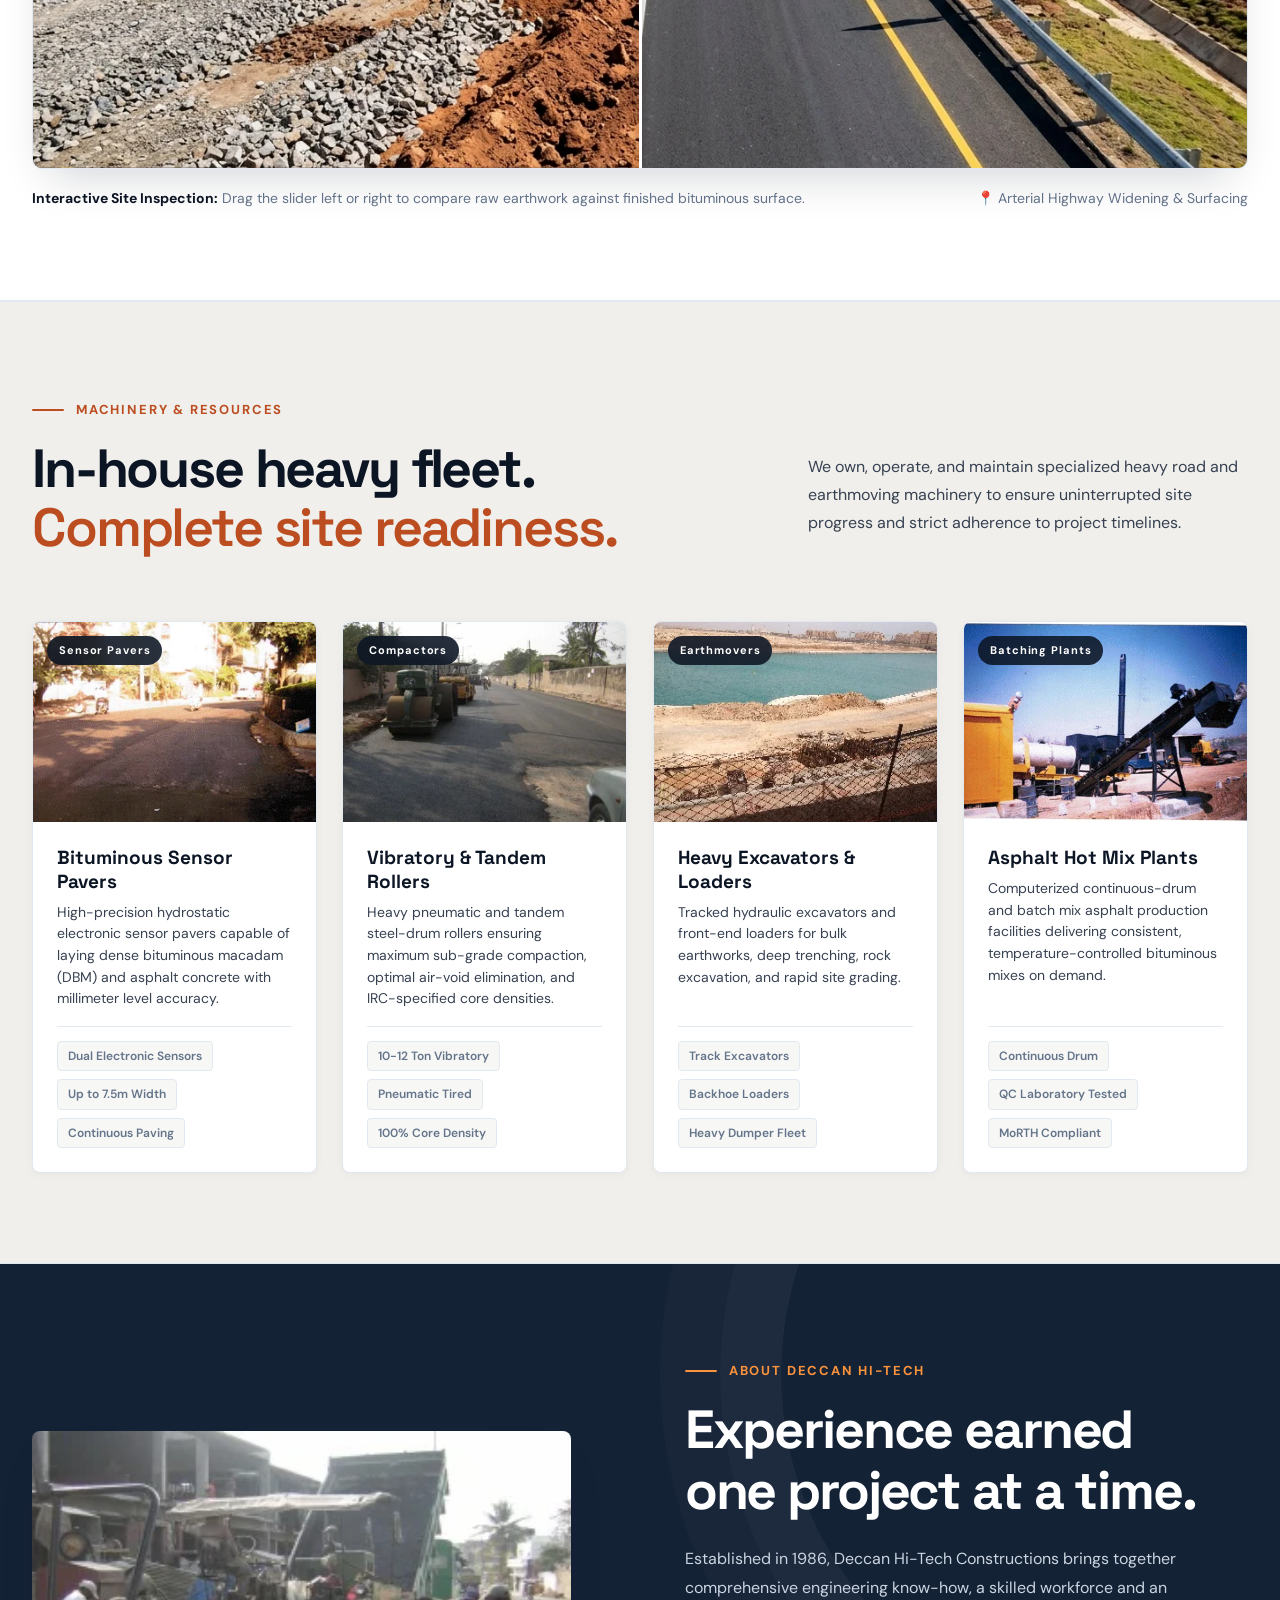
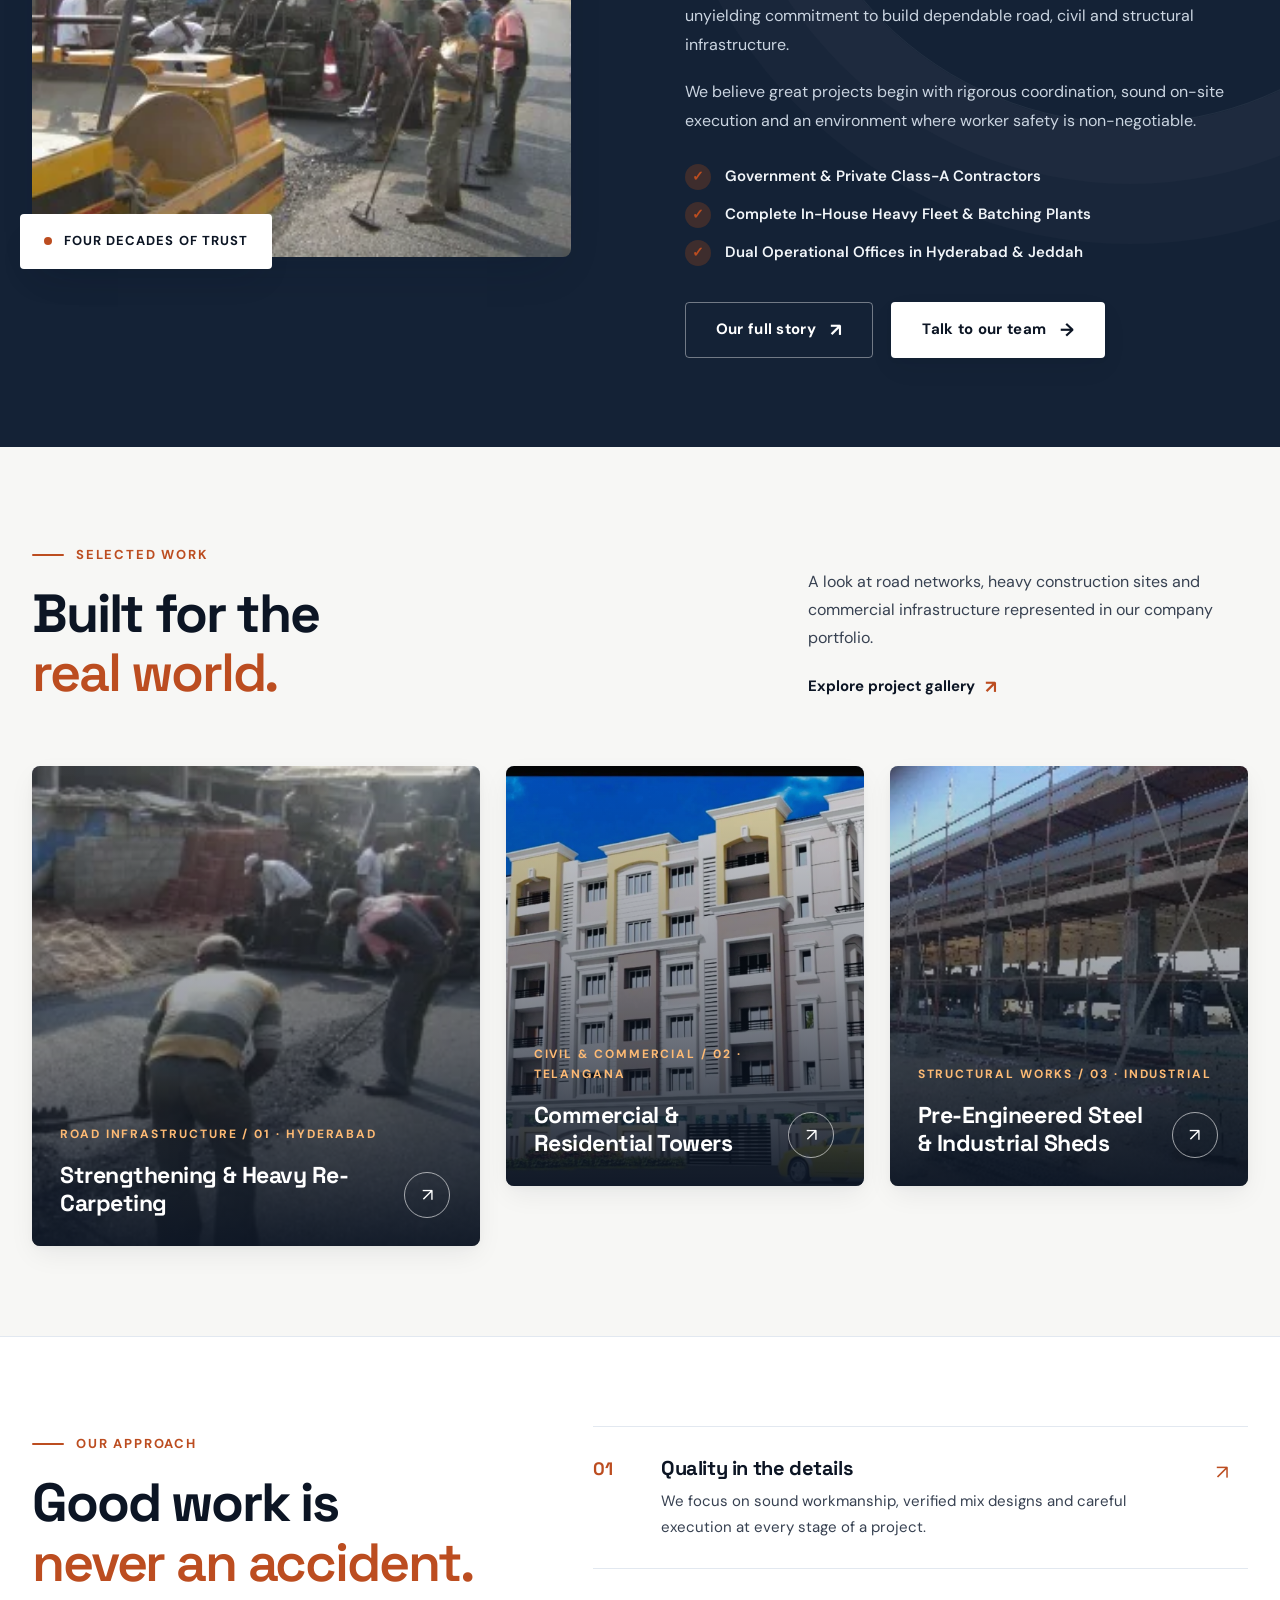
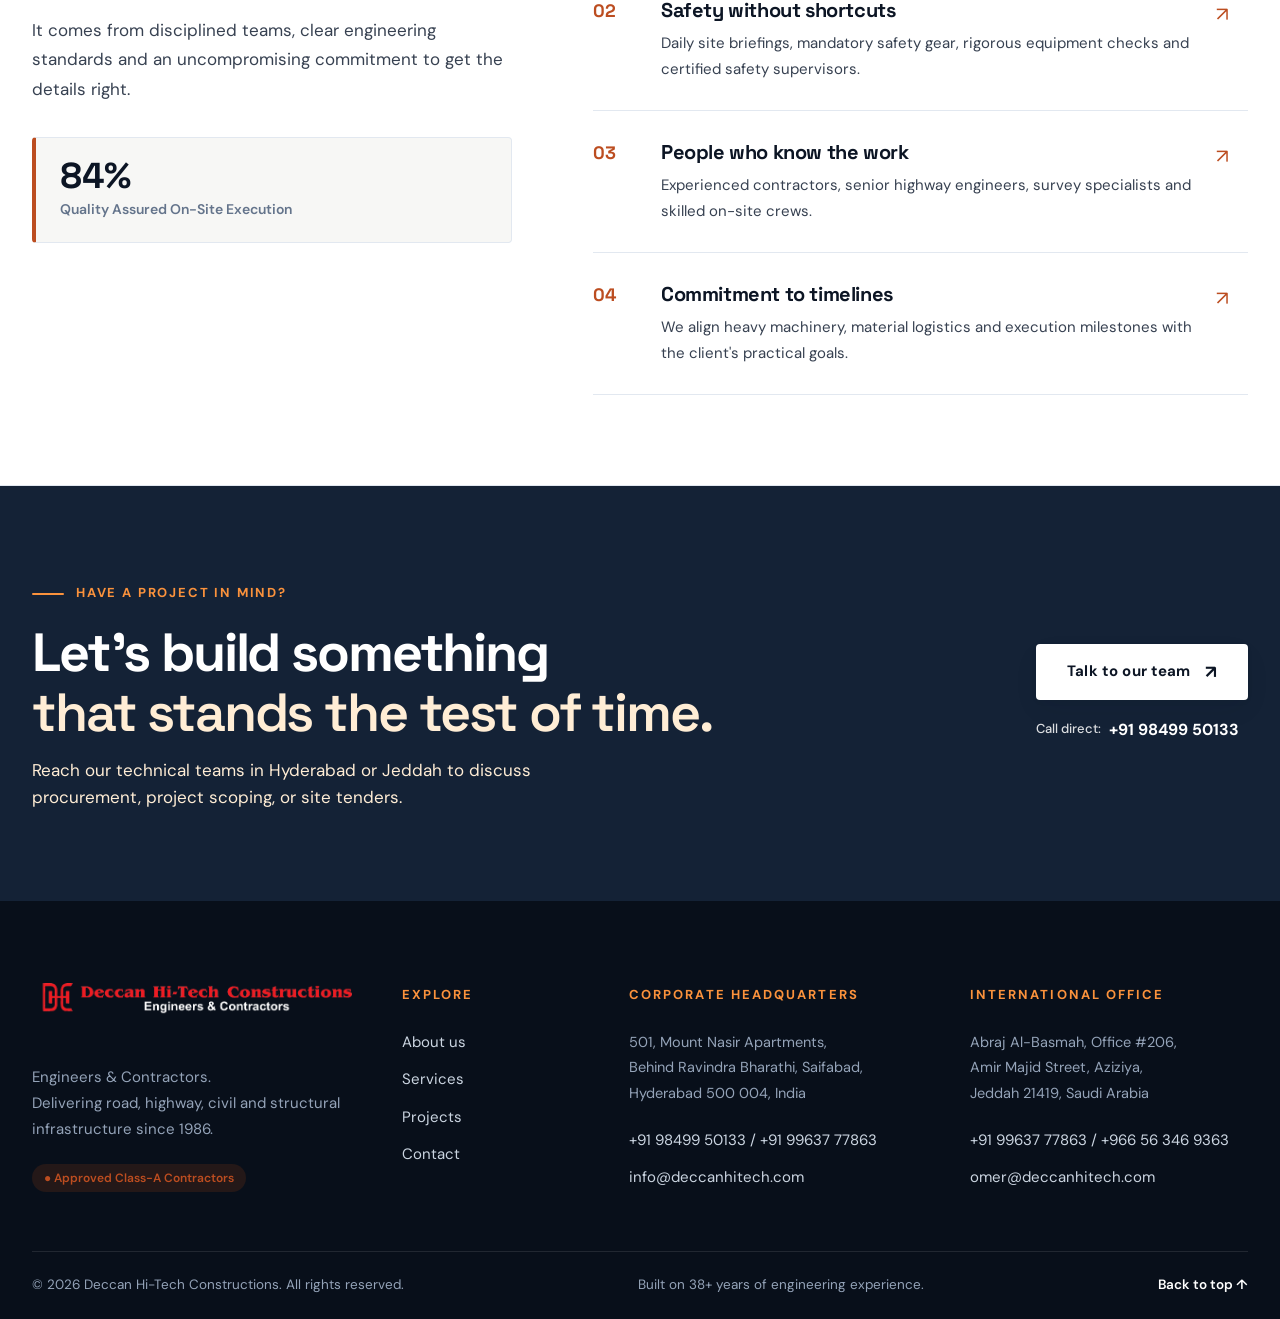
==== commit 9dd4dc10: "Add official DHT logo favicon and touch icons across all website pages" ====
--- a/index.html
+++ b/index.html
@@ -11,6 +11,10 @@
   <link href="https://fonts.googleapis.com/css2?family=DM+Sans:ital,wght@0,400;0,500;0,600;0,700;1,400&family=Space+Grotesk:wght@500;600;700&display=swap" rel="stylesheet">
   <link rel="stylesheet" href="assets/css/style.css">
   <link rel="icon" type="image/svg+xml" href="assets/images/dht-emblem.svg">
+  <link rel="icon" type="image/png" sizes="32x32" href="assets/images/favicon-32x32.png">
+  <link rel="icon" type="image/png" sizes="16x16" href="assets/images/favicon-16x16.png">
+  <link rel="shortcut icon" href="favicon.ico">
+  <link rel="apple-touch-icon" href="assets/images/apple-touch-icon.png">
   <script defer src="assets/js/site.js"></script>
 </head>
 <body id="top">
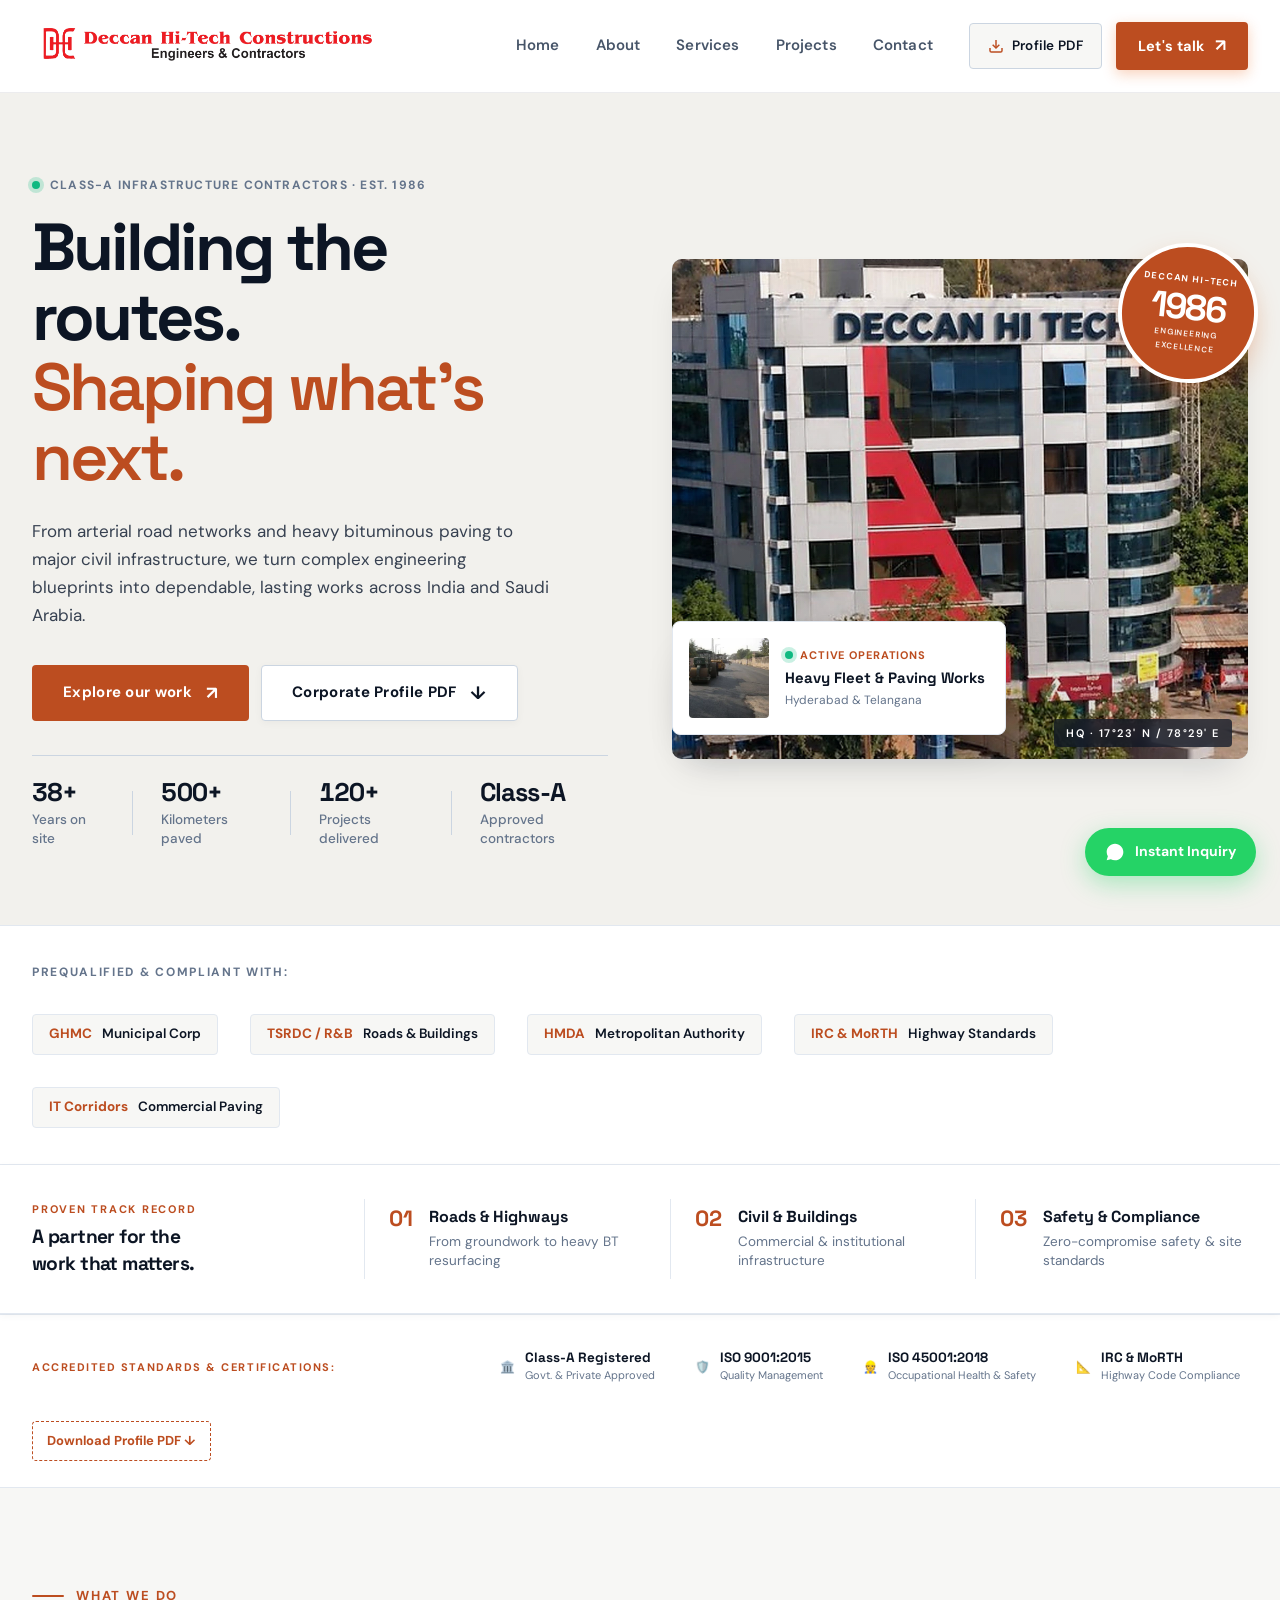
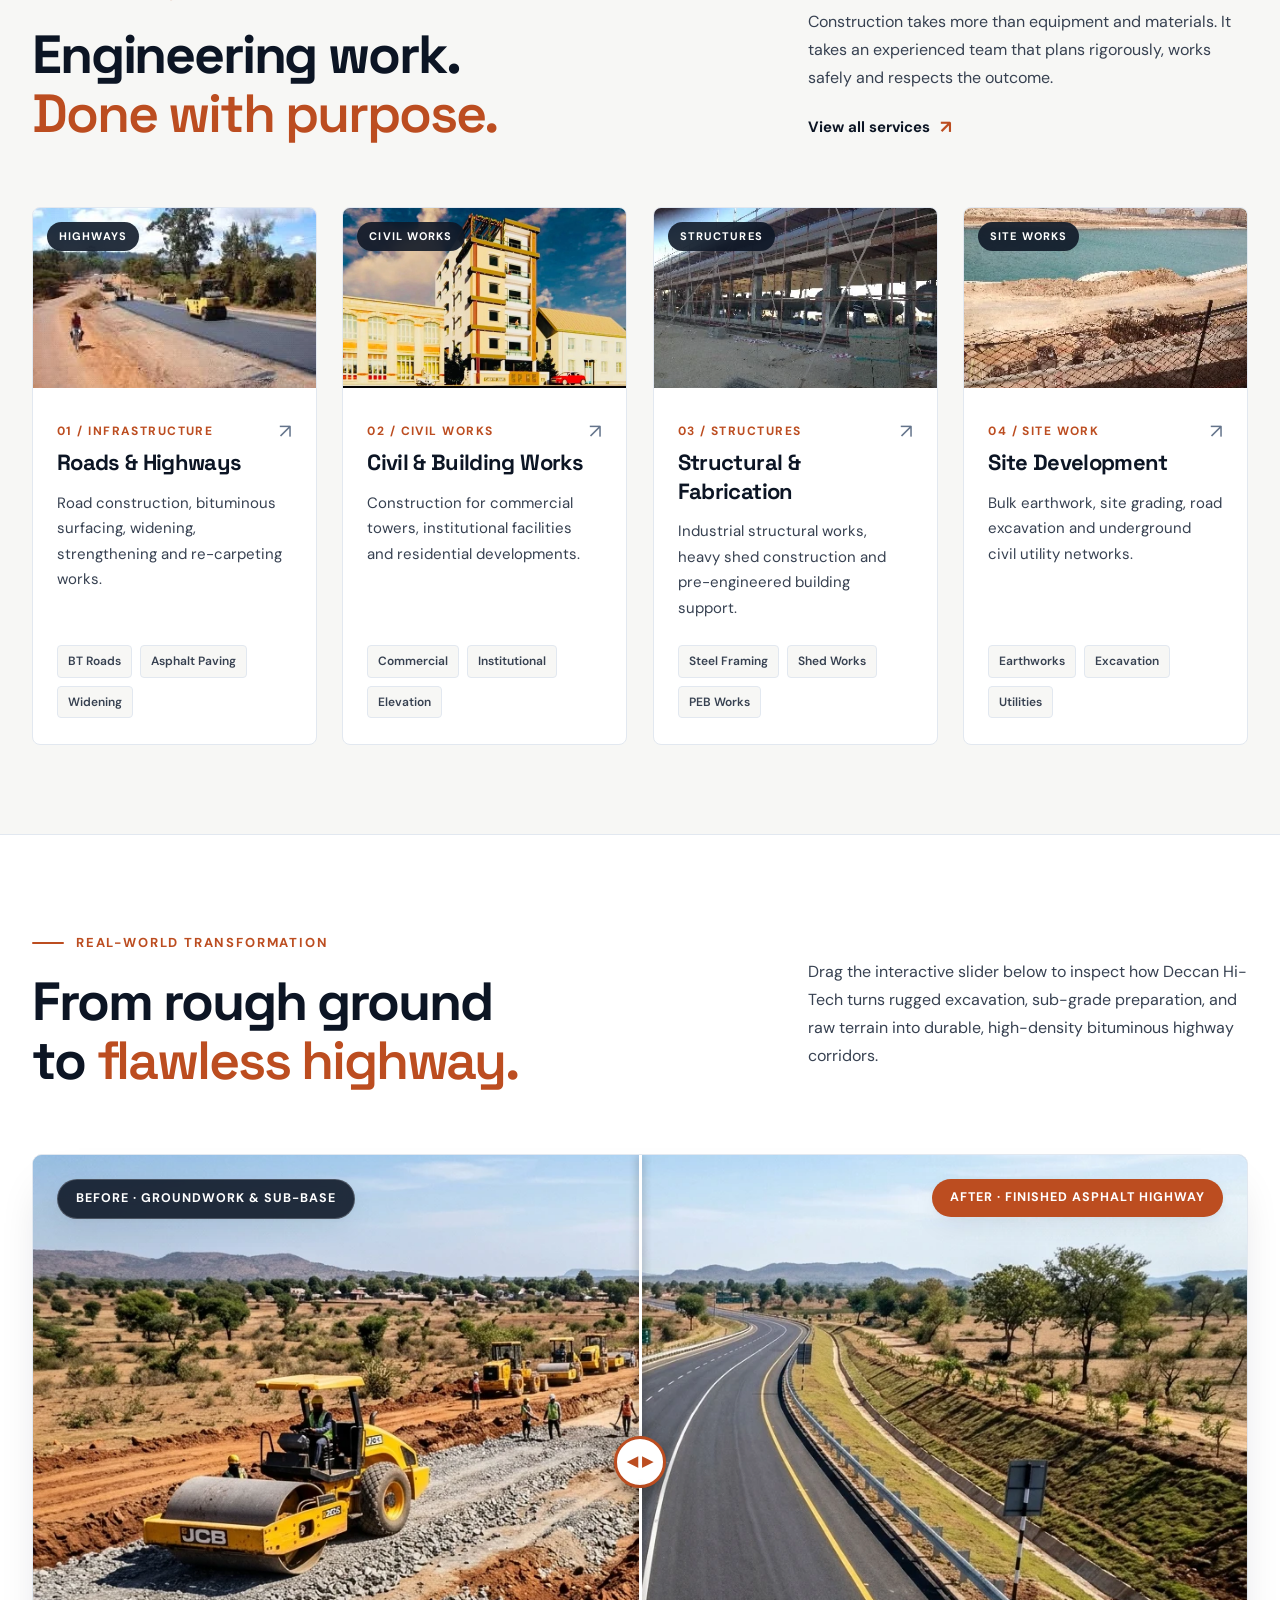
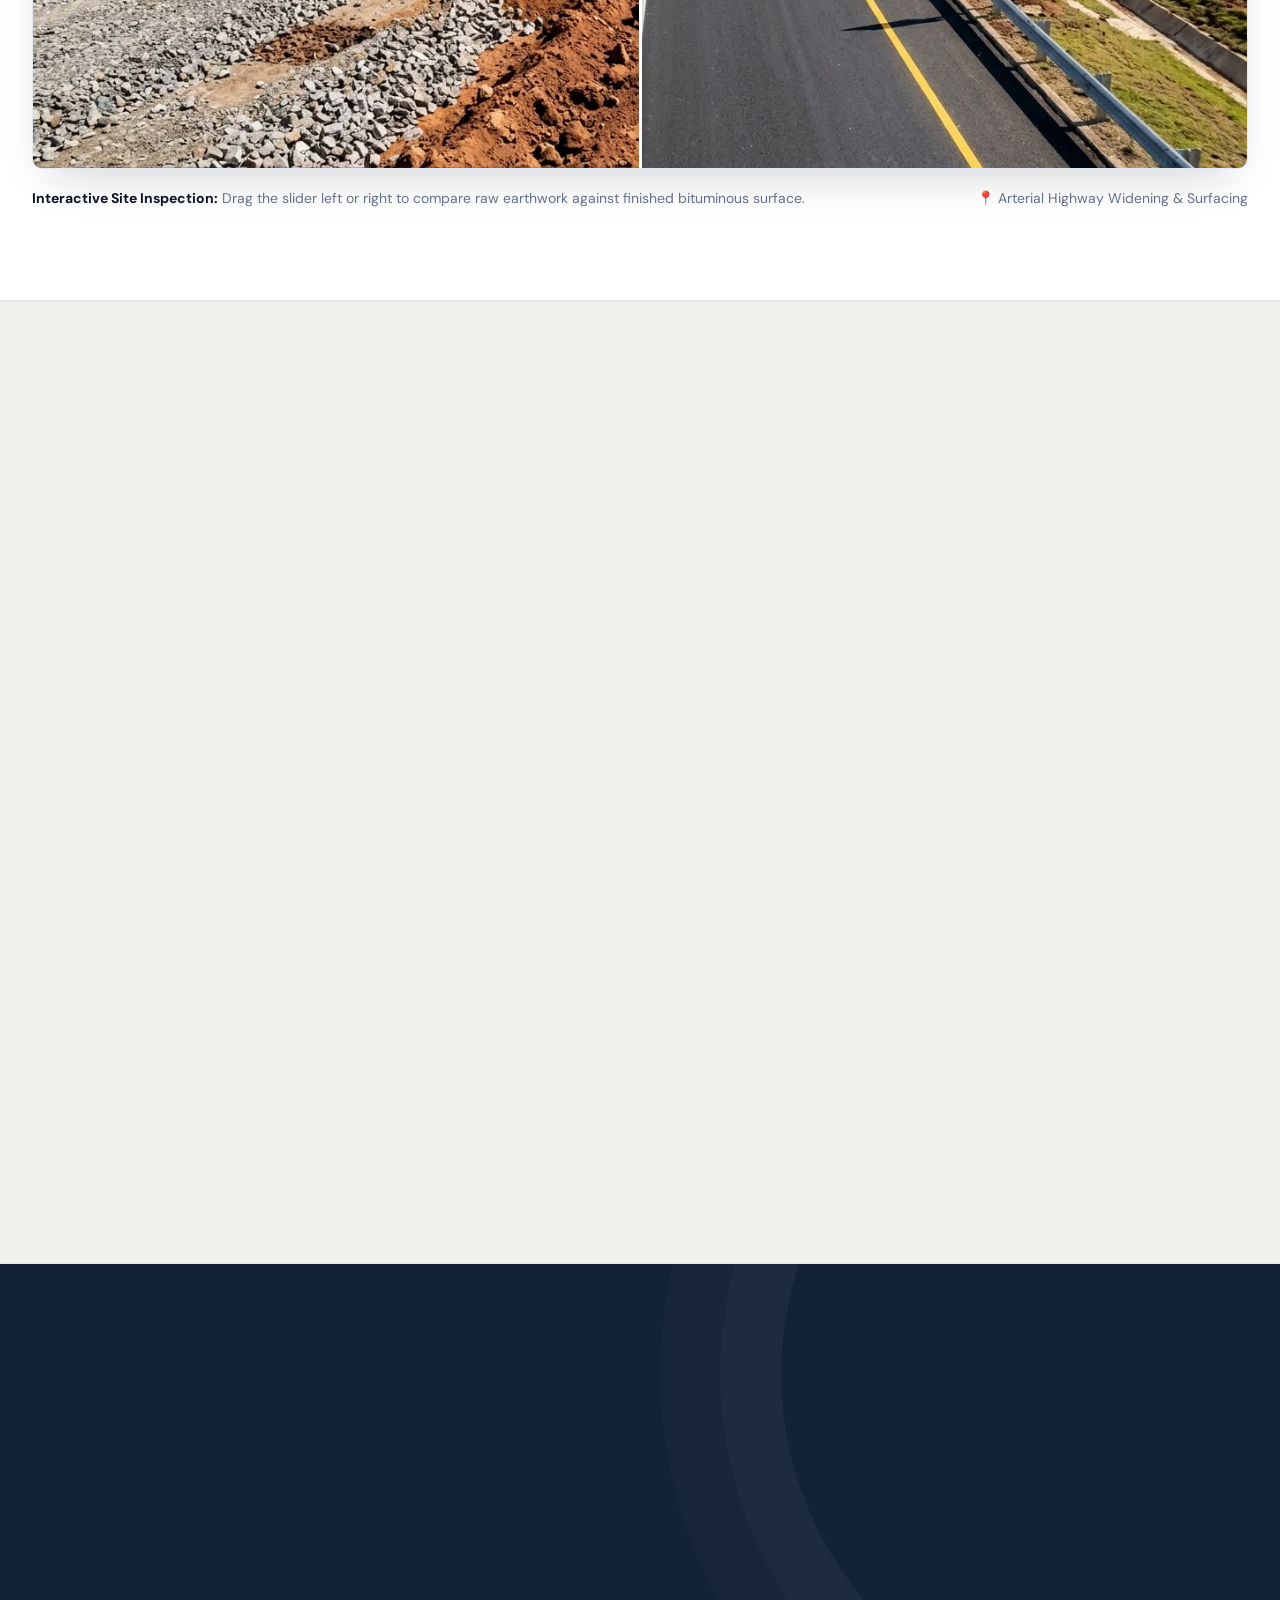
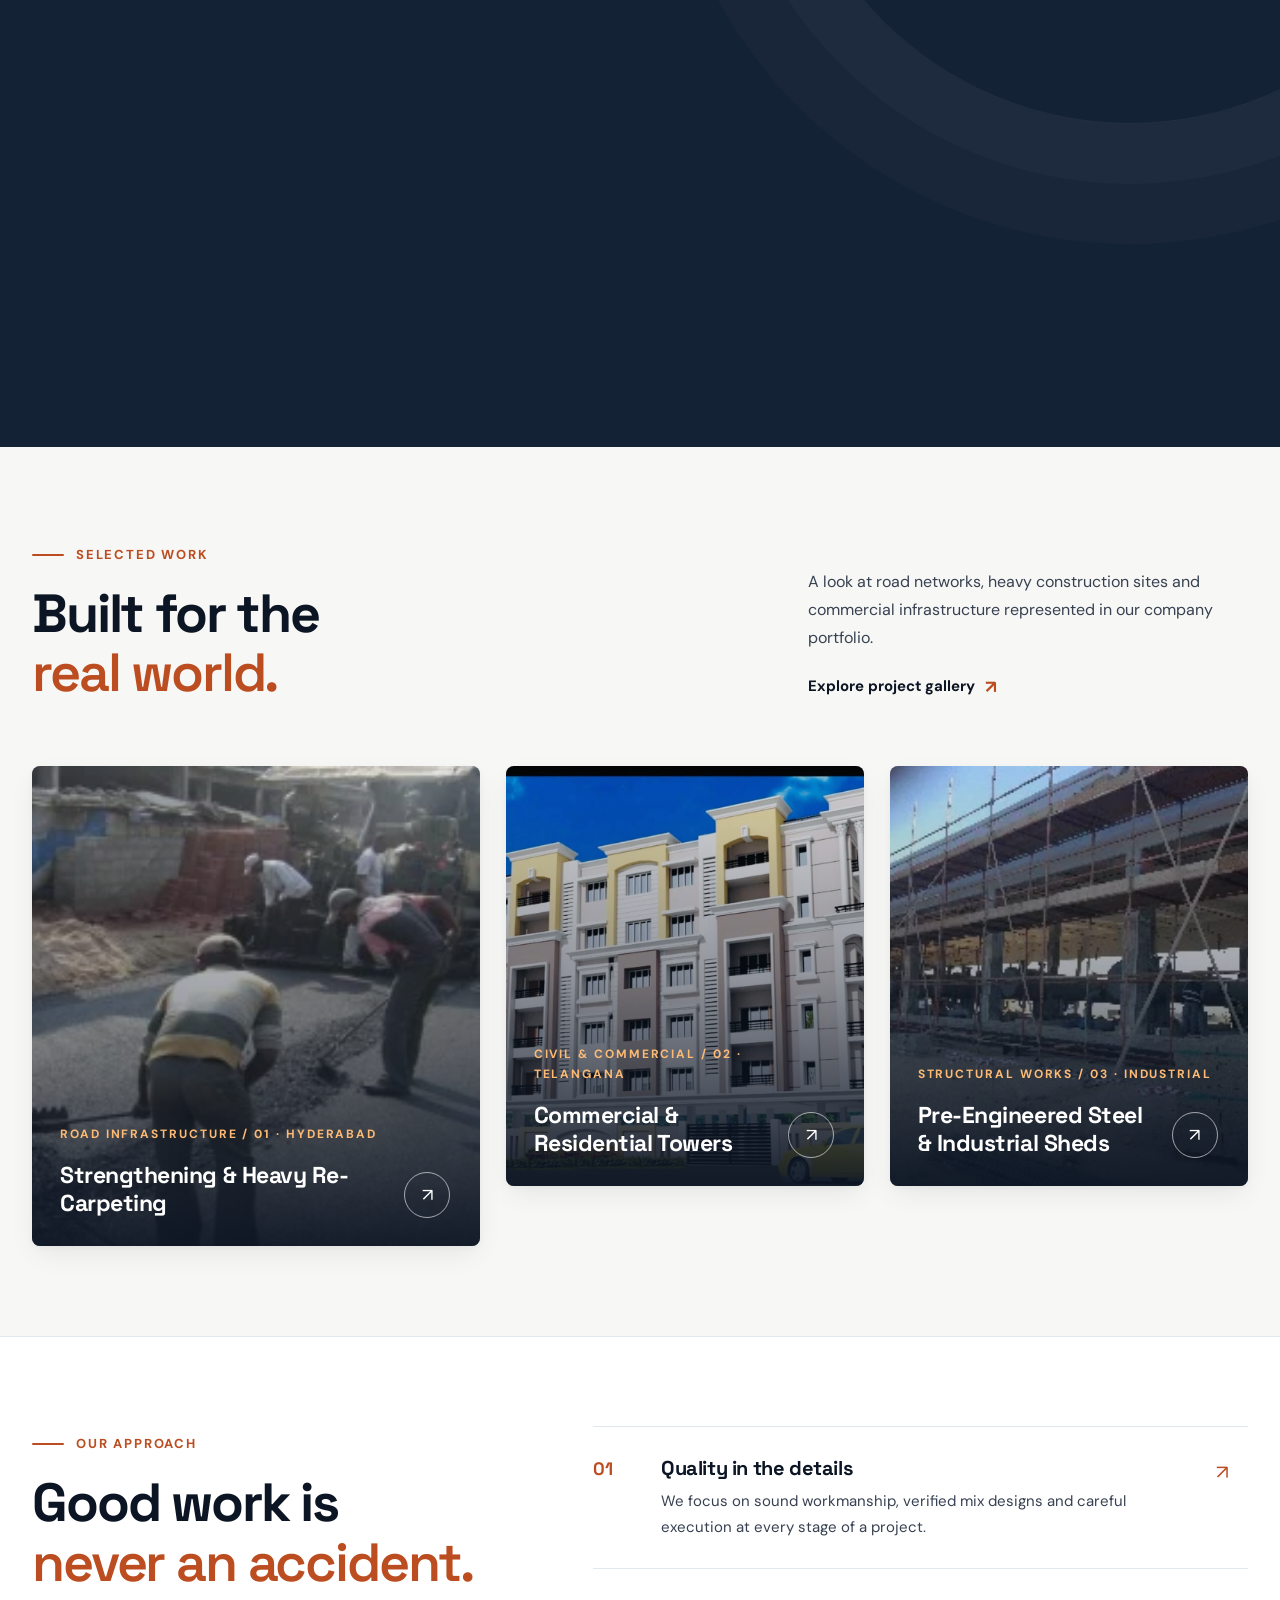
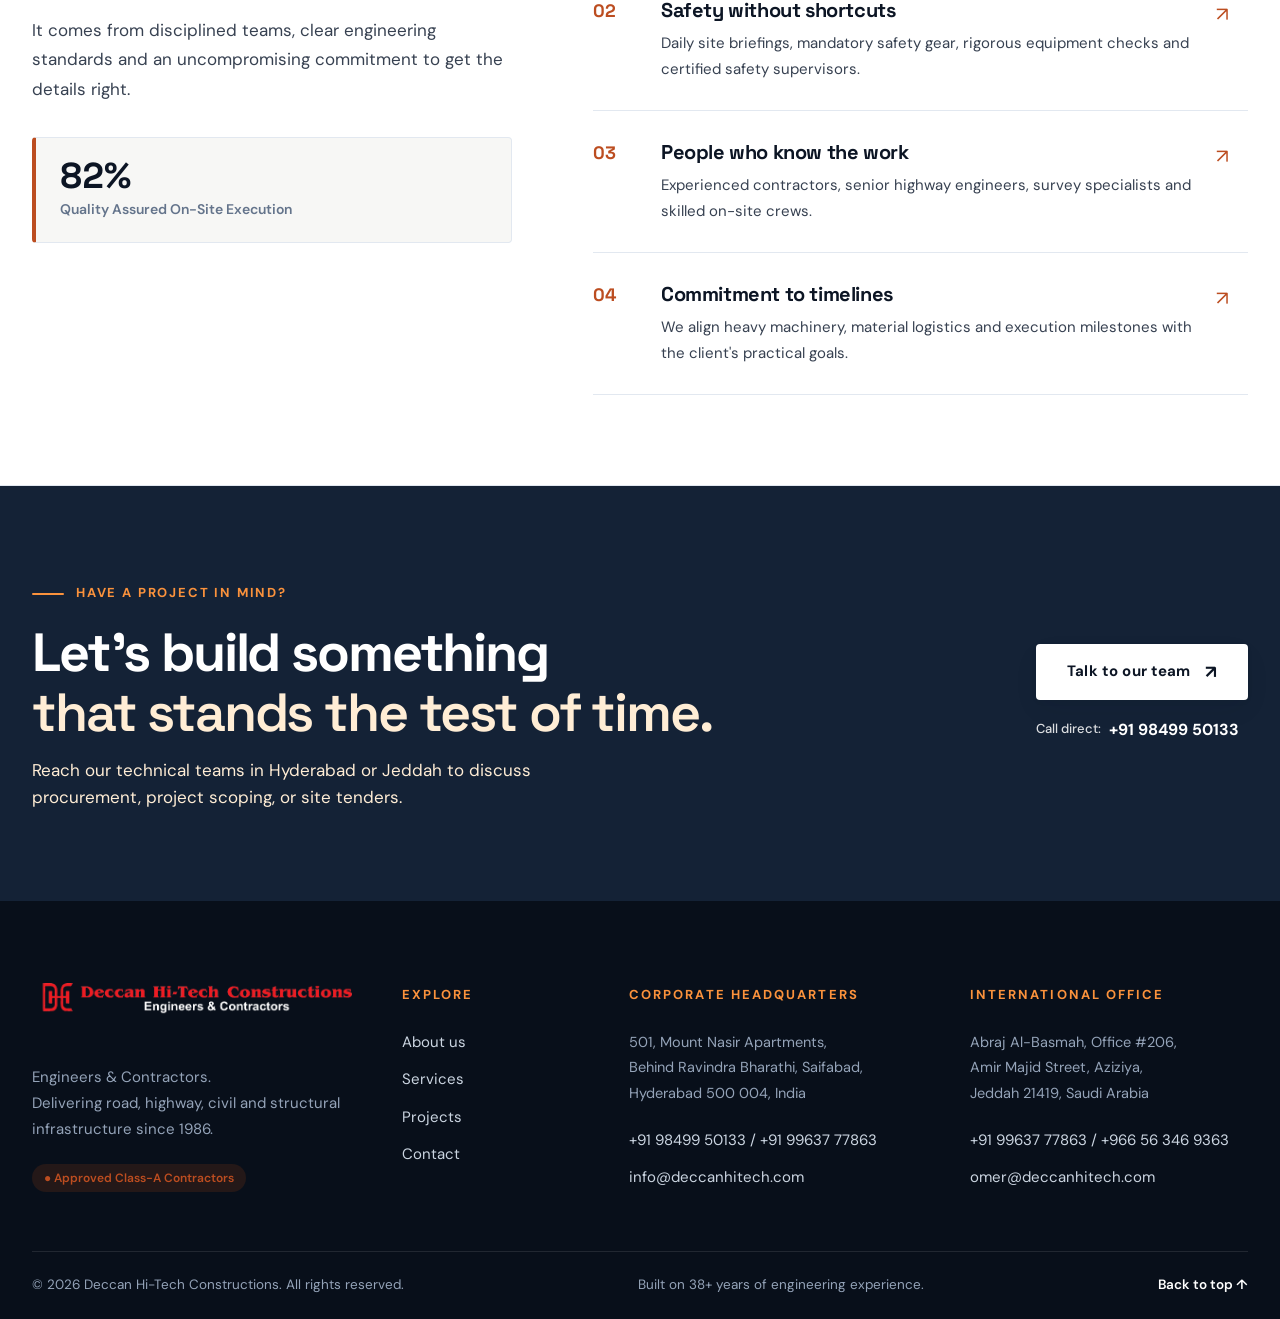
==== commit 2bad36b5: "Replace office tower with professionally cropped and enhanced Deccan Hi-Tech corporate building phot" ====
--- a/index.html
+++ b/index.html
@@ -84,7 +84,7 @@
         </div>
         <div class="hero-visual reveal">
           <div class="hero-image-main">
-            <img src="assets/images/office-tower.webp" alt="Commercial high-rise project by Deccan Hi-Tech">
+            <img src="assets/images/office-tower.webp" alt="Deccan Hi-Tech Corporate Commercial Tower">
             <div class="hero-image-overlay"></div>
           </div>
           <!-- Heritage Stamp -->
--- a/assets/css/style.css
+++ b/assets/css/style.css
@@ -638,6 +638,10 @@
 }
 
 .hero-image-main img {
+  width: 100%;
+  height: 100%;
+  object-fit: cover;
+  object-position: center top;
   transition: transform var(--tr-slow);
 }
 
